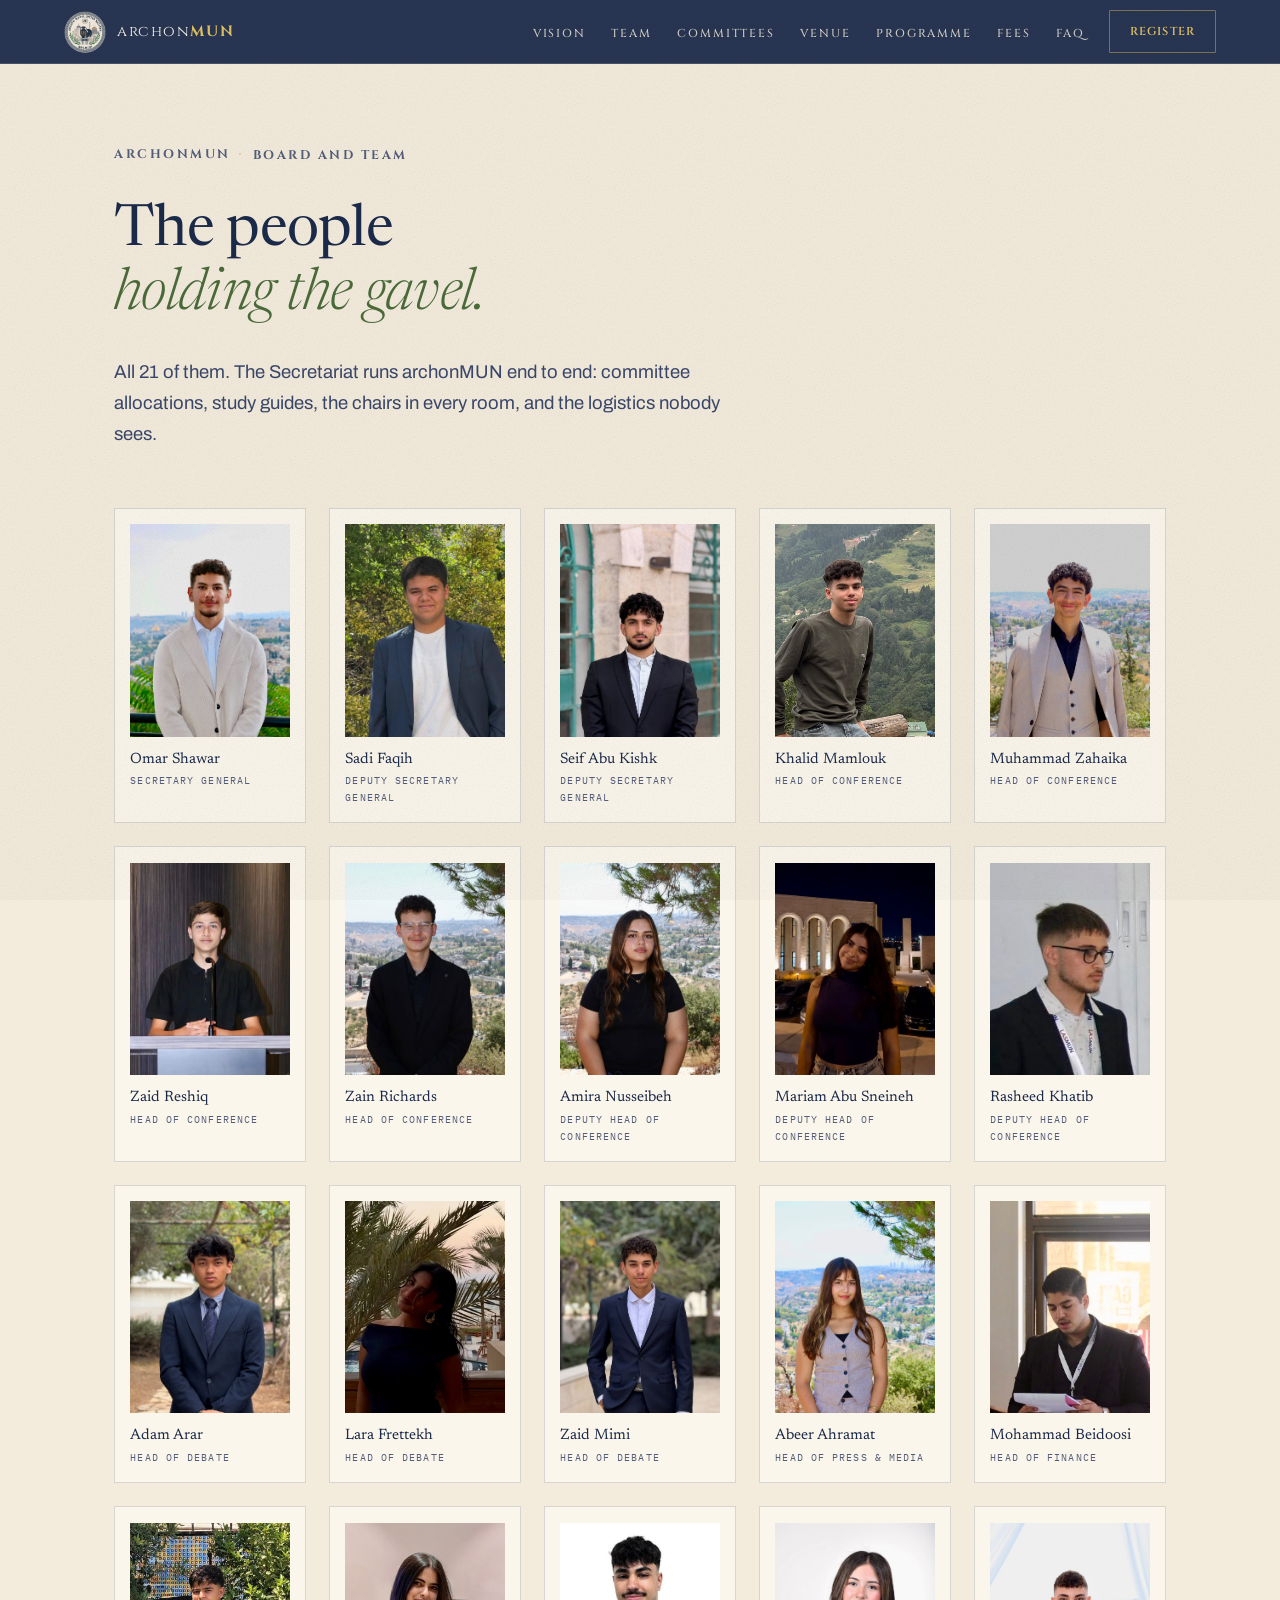
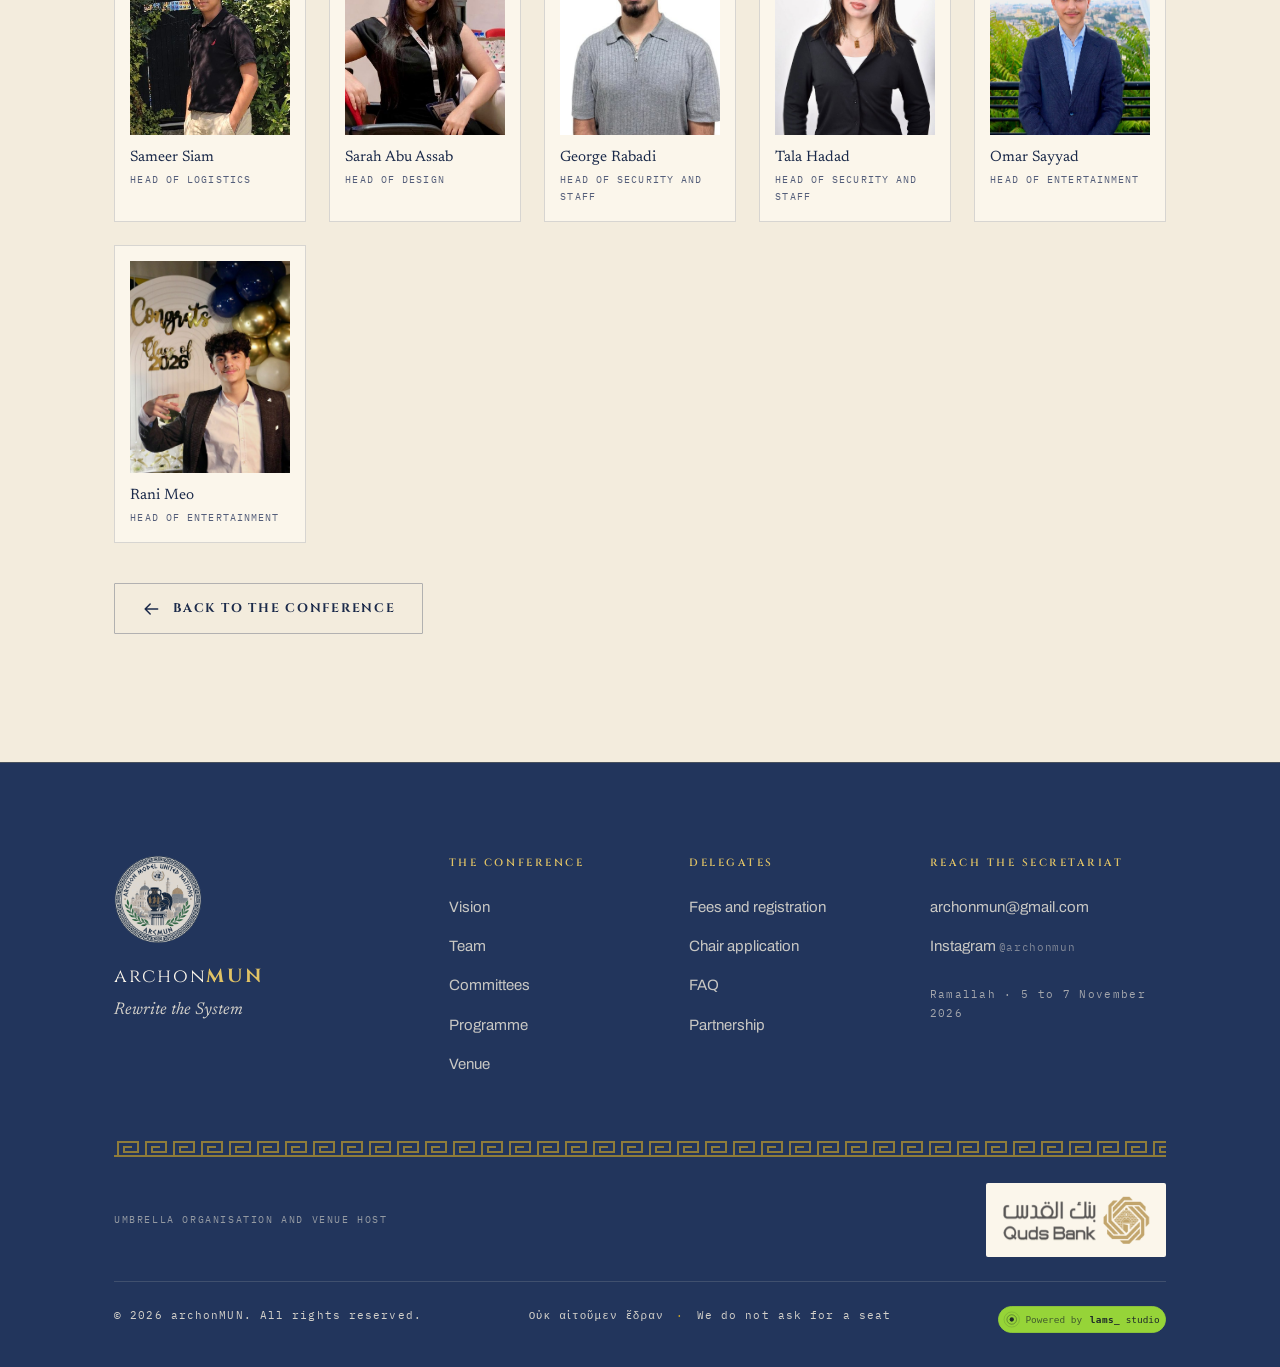
==== team.html @ ab3acf36 "Move the conference to 5 to 7 November and add the full running order Dates shift from 8 to 10 Octob" ====
<!DOCTYPE html>
<html lang="en">
<head>
<meta charset="UTF-8">
<meta name="viewport" content="width=device-width, initial-scale=1">
<title>The Team · archonMUN 2026</title>
<meta name="description" content="The full archonMUN Secretariat: every board and team member running the conference in Ramallah, 5 to 7 November 2026.">
<meta name="theme-color" content="#1B2A4A">
<link rel="icon" href="assets/favicon.png" type="image/png" sizes="180x180">
<link rel="apple-touch-icon" href="assets/favicon.png">

<link rel="preconnect" href="https://fonts.googleapis.com">
<link rel="preconnect" href="https://fonts.gstatic.com" crossorigin>
<link href="https://fonts.googleapis.com/css2?family=Archivo:wght@400;500;600;700&family=Cinzel:wght@400;500;600;700;800&family=IBM+Plex+Mono:wght@400;500;600&family=Newsreader:ital,opsz,wght@0,6..72,300;0,6..72,400;0,6..72,500;0,6..72,600;1,6..72,300;1,6..72,400;1,6..72,500&display=swap" rel="stylesheet">
<link rel="stylesheet" href="css/style.css?v=25">
</head>
<body>

<svg xmlns="http://www.w3.org/2000/svg" class="crest-sprite" aria-hidden="true" style="position:absolute;width:0;height:0;overflow:hidden">
<defs>
  <path id="arcTop" d="M 250 250 m -186 0 a 186 186 0 0 1 372 0" fill="none"/>
  <path id="arcBot" d="M 250 250 m -170 0 a 170 170 0 0 0 340 0" fill="none"/>
  <symbol id="crest" viewBox="0 0 500 500">
    <circle class="cr-ring" cx="250" cy="250" r="247"/>
    <circle class="cr-ring" cx="250" cy="250" r="240"/>
    <circle class="cr-ring" cx="250" cy="250" r="212"/>
    <circle class="cr-ring cr-hair" cx="250" cy="250" r="205"/>
    <g class="cr-key"><polyline points="250,35.2 283.99,37.91 287.54,15.79 260.52,13.03 259.82,28.7 275.33,29.93 276.35,21.03 269.14,20.32"/><polyline points="289.47,38.86 322.39,47.76 329.94,26.67 303.88,19 300.32,34.27 315.33,38.33 317.97,29.77 311.02,27.75"/><polyline points="327.59,49.7 358.32,64.51 369.61,45.17 345.41,32.83 339.1,47.19 353.11,53.94 357.28,46.01 350.82,42.74"/><polyline points="363.08,67.37 390.55,87.57 405.21,70.63 383.69,54.06 374.85,67.02 387.38,76.23 392.94,69.2 387.19,64.8"/><polyline points="394.71,91.26 418.01,116.16 435.53,102.21 417.42,81.96 406.35,93.07 416.97,104.43 423.73,98.54 418.88,93.16"/><polyline points="421.41,120.55 439.74,149.31 459.53,138.81 445.44,115.59 432.52,124.47 440.88,137.59 448.6,133.04 444.83,126.86"/><polyline points="442.28,154.26 455.01,185.89 476.39,179.21 466.81,153.79 452.48,160.15 458.28,174.58 466.71,171.53 464.14,164.76"/><polyline points="456.6,191.22 463.3,224.65 485.54,222.01 480.8,195.27 465.54,198.88 468.6,214.13 477.44,212.68 476.15,205.56"/><polyline points="463.88,230.18 464.32,264.28 486.68,265.77 486.93,238.61 471.26,239.36 471.47,254.91 480.42,255.11 480.47,247.87"/><polyline points="463.88,269.82 458.05,303.42 479.75,308.99 484.99,282.34 469.45,280.2 466.79,295.52 475.56,297.36 476.94,290.26"/><polyline points="456.6,308.78 444.69,340.74 465,350.2 475.04,324.96 460.17,320.01 454.74,334.58 463.02,338 465.68,331.27"/><polyline points="442.28,345.74 424.71,374.97 442.92,388 457.44,365.04 443.72,357.43 435.71,370.76 443.22,375.65 447.07,369.52"/><polyline points="421.41,379.45 398.77,404.94 414.28,421.1 432.77,401.2 420.68,391.2 410.36,402.83 416.84,409.01 421.75,403.69"/><polyline points="394.71,408.74 367.76,429.64 380.04,448.37 401.87,432.21 391.83,420.16 379.54,429.69 384.78,436.96 390.59,432.64"/><polyline points="363.08,432.63 332.75,448.22 341.38,468.89 365.81,457.01 358.15,443.33 344.32,450.44 348.13,458.54 354.64,455.36"/><polyline points="327.59,450.3 294.92,460.05 299.6,481.96 325.8,474.76 320.79,459.91 305.88,464.36 308.14,473.03 315.12,471.09"/><polyline points="289.47,461.14 255.56,464.73 256.14,487.12 283.2,484.86 281.01,469.34 265.54,470.97 266.17,479.91 273.39,479.29"/><polyline points="250,464.8 216.01,462.09 212.46,484.21 239.48,486.97 240.18,471.3 224.67,470.07 223.65,478.97 230.86,479.68"/><polyline points="210.53,461.14 177.61,452.24 170.06,473.33 196.12,481 199.68,465.73 184.67,461.67 182.03,470.23 188.98,472.25"/><polyline points="172.41,450.3 141.68,435.49 130.39,454.83 154.59,467.17 160.9,452.81 146.89,446.06 142.72,453.99 149.18,457.26"/><polyline points="136.92,432.63 109.45,412.43 94.79,429.37 116.31,445.94 125.15,432.98 112.62,423.77 107.06,430.8 112.81,435.2"/><polyline points="105.29,408.74 81.99,383.84 64.47,397.79 82.58,418.04 93.65,406.93 83.03,395.57 76.27,401.46 81.12,406.84"/><polyline points="78.59,379.45 60.26,350.69 40.47,361.19 54.56,384.41 67.48,375.53 59.12,362.41 51.4,366.96 55.17,373.14"/><polyline points="57.72,345.74 44.99,314.11 23.61,320.79 33.19,346.21 47.52,339.85 41.72,325.42 33.29,328.47 35.86,335.24"/><polyline points="43.4,308.78 36.7,275.35 14.46,277.99 19.2,304.73 34.46,301.12 31.4,285.87 22.56,287.32 23.85,294.44"/><polyline points="36.12,269.82 35.68,235.72 13.32,234.23 13.07,261.39 28.74,260.64 28.53,245.09 19.58,244.89 19.53,252.13"/><polyline points="36.12,230.18 41.95,196.58 20.25,191.01 15.01,217.66 30.55,219.8 33.21,204.48 24.44,202.64 23.06,209.74"/><polyline points="43.4,191.22 55.31,159.26 35,149.8 24.96,175.04 39.83,179.99 45.26,165.42 36.98,162 34.32,168.73"/><polyline points="57.72,154.26 75.29,125.03 57.08,112 42.56,134.96 56.28,142.57 64.29,129.24 56.78,124.35 52.93,130.48"/><polyline points="78.59,120.55 101.23,95.06 85.72,78.9 67.23,98.8 79.32,108.8 89.64,97.17 83.16,90.99 78.25,96.31"/><polyline points="105.29,91.26 132.24,70.36 119.96,51.63 98.13,67.79 108.17,79.84 120.46,70.31 115.22,63.04 109.41,67.36"/><polyline points="136.92,67.37 167.25,51.78 158.62,31.11 134.19,42.99 141.85,56.67 155.68,49.56 151.87,41.46 145.36,44.64"/><polyline points="172.41,49.7 205.08,39.95 200.4,18.04 174.2,25.24 179.21,40.09 194.12,35.64 191.86,26.97 184.88,28.91"/><polyline points="210.53,38.86 244.44,35.27 243.86,12.88 216.8,15.14 218.99,30.66 234.46,29.03 233.83,20.09 226.61,20.71"/></g>
    <g class="cr-laurel"><polyline class="cr-stem" points="146.55,392.39 141.24,388.37 136.09,384.16 131.1,379.76 126.28,375.17 121.63,370.41 117.17,365.47 112.9,360.36 108.83,355.1 104.95,349.69 101.29,344.13 97.84,338.44 94.6,332.63 91.59,326.69 88.8,320.65 86.25,314.5 83.92,308.27 81.84,301.95 80,295.55 78.4,289.09 77.04,282.58 75.93,276.01 75.07,269.42 74.47,262.79 74.11,256.14"/><path class="cr-leaf" transform="translate(136.09 384.16) rotate(-191.15)" d="M0 0 C 9.34 -7.58 17.65 -5.306 20.76 0 C 17.65 5.306 9.34 7.58 0 0 Z"/><path class="cr-leaf" transform="translate(136.09 384.16) rotate(-87.15)" d="M0 0 C 9.34 -7.58 17.65 -5.306 20.76 0 C 17.65 5.306 9.34 7.58 0 0 Z"/><path class="cr-leaf" transform="translate(126.28 375.17) rotate(-186.81)" d="M0 0 C 9.88 -8.02 18.66 -5.613999999999999 21.95 0 C 18.66 5.613999999999999 9.88 8.02 0 0 Z"/><path class="cr-leaf" transform="translate(126.28 375.17) rotate(-82.81)" d="M0 0 C 9.88 -8.02 18.66 -5.613999999999999 21.95 0 C 18.66 5.613999999999999 9.88 8.02 0 0 Z"/><path class="cr-leaf" transform="translate(117.17 365.47) rotate(-182.48)" d="M0 0 C 10.41 -8.46 19.67 -5.922000000000001 23.14 0 C 19.67 5.922000000000001 10.41 8.46 0 0 Z"/><path class="cr-leaf" transform="translate(117.17 365.47) rotate(-78.48)" d="M0 0 C 10.41 -8.46 19.67 -5.922000000000001 23.14 0 C 19.67 5.922000000000001 10.41 8.46 0 0 Z"/><path class="cr-leaf" transform="translate(108.83 355.1) rotate(-178.15)" d="M0 0 C 10.95 -8.89 20.68 -6.223 24.33 0 C 20.68 6.223 10.95 8.89 0 0 Z"/><path class="cr-leaf" transform="translate(108.83 355.1) rotate(-74.15)" d="M0 0 C 10.95 -8.89 20.68 -6.223 24.33 0 C 20.68 6.223 10.95 8.89 0 0 Z"/><path class="cr-leaf" transform="translate(101.29 344.13) rotate(-173.81)" d="M0 0 C 11.48 -9.33 21.69 -6.531 25.52 0 C 21.69 6.531 11.48 9.33 0 0 Z"/><path class="cr-leaf" transform="translate(101.29 344.13) rotate(-69.81)" d="M0 0 C 11.48 -9.33 21.69 -6.531 25.52 0 C 21.69 6.531 11.48 9.33 0 0 Z"/><path class="cr-leaf" transform="translate(94.6 332.63) rotate(-169.48)" d="M0 0 C 11.38 -9.24 21.5 -6.468 25.29 0 C 21.5 6.468 11.38 9.24 0 0 Z"/><path class="cr-leaf" transform="translate(94.6 332.63) rotate(-65.48)" d="M0 0 C 11.38 -9.24 21.5 -6.468 25.29 0 C 21.5 6.468 11.38 9.24 0 0 Z"/><path class="cr-leaf" transform="translate(88.8 320.65) rotate(-165.15)" d="M0 0 C 10.84 -8.8 20.48 -6.16 24.09 0 C 20.48 6.16 10.84 8.8 0 0 Z"/><path class="cr-leaf" transform="translate(88.8 320.65) rotate(-61.15)" d="M0 0 C 10.84 -8.8 20.48 -6.16 24.09 0 C 20.48 6.16 10.84 8.8 0 0 Z"/><path class="cr-leaf" transform="translate(83.92 308.27) rotate(-160.81)" d="M0 0 C 10.31 -8.37 19.47 -5.858999999999999 22.9 0 C 19.47 5.858999999999999 10.31 8.37 0 0 Z"/><path class="cr-leaf" transform="translate(83.92 308.27) rotate(-56.81)" d="M0 0 C 10.31 -8.37 19.47 -5.858999999999999 22.9 0 C 19.47 5.858999999999999 10.31 8.37 0 0 Z"/><path class="cr-leaf" transform="translate(80 295.55) rotate(-156.48)" d="M0 0 C 9.77 -7.93 18.45 -5.550999999999999 21.71 0 C 18.45 5.550999999999999 9.77 7.93 0 0 Z"/><path class="cr-leaf" transform="translate(80 295.55) rotate(-52.48)" d="M0 0 C 9.77 -7.93 18.45 -5.550999999999999 21.71 0 C 18.45 5.550999999999999 9.77 7.93 0 0 Z"/><path class="cr-leaf" transform="translate(77.04 282.58) rotate(-152.15)" d="M0 0 C 9.23 -7.5 17.44 -5.25 20.52 0 C 17.44 5.25 9.23 7.5 0 0 Z"/><path class="cr-leaf" transform="translate(77.04 282.58) rotate(-48.15)" d="M0 0 C 9.23 -7.5 17.44 -5.25 20.52 0 C 17.44 5.25 9.23 7.5 0 0 Z"/><path class="cr-leaf" transform="translate(75.07 269.42) rotate(-147.81)" d="M0 0 C 8.7 -7.06 16.43 -4.941999999999999 19.33 0 C 16.43 4.941999999999999 8.7 7.06 0 0 Z"/><path class="cr-leaf" transform="translate(75.07 269.42) rotate(-43.81)" d="M0 0 C 8.7 -7.06 16.43 -4.941999999999999 19.33 0 C 16.43 4.941999999999999 8.7 7.06 0 0 Z"/></g><g class="cr-laurel"><polyline class="cr-stem" points="353.45,392.39 358.76,388.37 363.91,384.16 368.9,379.76 373.72,375.17 378.37,370.41 382.83,365.47 387.1,360.36 391.17,355.1 395.05,349.69 398.71,344.13 402.16,338.44 405.4,332.63 408.41,326.69 411.2,320.65 413.75,314.5 416.08,308.27 418.16,301.95 420,295.55 421.6,289.09 422.96,282.58 424.07,276.01 424.93,269.42 425.53,262.79 425.89,256.14"/><path class="cr-leaf" transform="translate(363.91 384.16) rotate(-92.85)" d="M0 0 C 9.34 -7.58 17.65 -5.306 20.76 0 C 17.65 5.306 9.34 7.58 0 0 Z"/><path class="cr-leaf" transform="translate(363.91 384.16) rotate(11.15)" d="M0 0 C 9.34 -7.58 17.65 -5.306 20.76 0 C 17.65 5.306 9.34 7.58 0 0 Z"/><path class="cr-leaf" transform="translate(373.72 375.17) rotate(-97.19)" d="M0 0 C 9.88 -8.02 18.66 -5.613999999999999 21.95 0 C 18.66 5.613999999999999 9.88 8.02 0 0 Z"/><path class="cr-leaf" transform="translate(373.72 375.17) rotate(6.81)" d="M0 0 C 9.88 -8.02 18.66 -5.613999999999999 21.95 0 C 18.66 5.613999999999999 9.88 8.02 0 0 Z"/><path class="cr-leaf" transform="translate(382.83 365.47) rotate(-101.52)" d="M0 0 C 10.41 -8.46 19.67 -5.922000000000001 23.14 0 C 19.67 5.922000000000001 10.41 8.46 0 0 Z"/><path class="cr-leaf" transform="translate(382.83 365.47) rotate(2.48)" d="M0 0 C 10.41 -8.46 19.67 -5.922000000000001 23.14 0 C 19.67 5.922000000000001 10.41 8.46 0 0 Z"/><path class="cr-leaf" transform="translate(391.17 355.1) rotate(-105.85)" d="M0 0 C 10.95 -8.89 20.68 -6.223 24.33 0 C 20.68 6.223 10.95 8.89 0 0 Z"/><path class="cr-leaf" transform="translate(391.17 355.1) rotate(-1.85)" d="M0 0 C 10.95 -8.89 20.68 -6.223 24.33 0 C 20.68 6.223 10.95 8.89 0 0 Z"/><path class="cr-leaf" transform="translate(398.71 344.13) rotate(-110.19)" d="M0 0 C 11.48 -9.33 21.69 -6.531 25.52 0 C 21.69 6.531 11.48 9.33 0 0 Z"/><path class="cr-leaf" transform="translate(398.71 344.13) rotate(-6.19)" d="M0 0 C 11.48 -9.33 21.69 -6.531 25.52 0 C 21.69 6.531 11.48 9.33 0 0 Z"/><path class="cr-leaf" transform="translate(405.4 332.63) rotate(-114.52)" d="M0 0 C 11.38 -9.24 21.5 -6.468 25.29 0 C 21.5 6.468 11.38 9.24 0 0 Z"/><path class="cr-leaf" transform="translate(405.4 332.63) rotate(-10.52)" d="M0 0 C 11.38 -9.24 21.5 -6.468 25.29 0 C 21.5 6.468 11.38 9.24 0 0 Z"/><path class="cr-leaf" transform="translate(411.2 320.65) rotate(-118.85)" d="M0 0 C 10.84 -8.8 20.48 -6.16 24.09 0 C 20.48 6.16 10.84 8.8 0 0 Z"/><path class="cr-leaf" transform="translate(411.2 320.65) rotate(-14.85)" d="M0 0 C 10.84 -8.8 20.48 -6.16 24.09 0 C 20.48 6.16 10.84 8.8 0 0 Z"/><path class="cr-leaf" transform="translate(416.08 308.27) rotate(-123.19)" d="M0 0 C 10.31 -8.37 19.47 -5.858999999999999 22.9 0 C 19.47 5.858999999999999 10.31 8.37 0 0 Z"/><path class="cr-leaf" transform="translate(416.08 308.27) rotate(-19.19)" d="M0 0 C 10.31 -8.37 19.47 -5.858999999999999 22.9 0 C 19.47 5.858999999999999 10.31 8.37 0 0 Z"/><path class="cr-leaf" transform="translate(420 295.55) rotate(-127.52)" d="M0 0 C 9.77 -7.93 18.45 -5.550999999999999 21.71 0 C 18.45 5.550999999999999 9.77 7.93 0 0 Z"/><path class="cr-leaf" transform="translate(420 295.55) rotate(-23.52)" d="M0 0 C 9.77 -7.93 18.45 -5.550999999999999 21.71 0 C 18.45 5.550999999999999 9.77 7.93 0 0 Z"/><path class="cr-leaf" transform="translate(422.96 282.58) rotate(-131.85)" d="M0 0 C 9.23 -7.5 17.44 -5.25 20.52 0 C 17.44 5.25 9.23 7.5 0 0 Z"/><path class="cr-leaf" transform="translate(422.96 282.58) rotate(-27.85)" d="M0 0 C 9.23 -7.5 17.44 -5.25 20.52 0 C 17.44 5.25 9.23 7.5 0 0 Z"/><path class="cr-leaf" transform="translate(424.93 269.42) rotate(-136.19)" d="M0 0 C 8.7 -7.06 16.43 -4.941999999999999 19.33 0 C 16.43 4.941999999999999 8.7 7.06 0 0 Z"/><path class="cr-leaf" transform="translate(424.93 269.42) rotate(-32.19)" d="M0 0 C 8.7 -7.06 16.43 -4.941999999999999 19.33 0 C 16.43 4.941999999999999 8.7 7.06 0 0 Z"/></g>
    
<g class="cr-mark">
  <!-- amphora -->
  <path class="cr-fill" d="M250 150
    c -13 0 -22 7 -22 15 c 0 7 5 11 9 14
    c -14 9 -23 25 -23 44 c 0 26 16 45 36 45
    c 20 0 36 -19 36 -45 c 0 -19 -9 -35 -23 -44
    c 4 -3 9 -7 9 -14 c 0 -8 -9 -15 -22 -15 z"/>
  <path class="cr-handle" d="M228 172 c -16 2 -24 12 -22 26"/>
  <path class="cr-handle" d="M272 172 c 16 2 24 12 22 26"/>
  <path class="cr-band" d="M215 209 h70"/>
  <path class="cr-band" d="M219 241 h62"/>
  <!-- capital -->
  <path class="cr-line" d="M212 275 h76 v13 h-76 z"/>
  <path class="cr-line" d="M223 288 c -3 12 -3 20 0 30 M277 288 c 3 12 3 20 0 30"/>
  <!-- shaft flutes -->
  <path class="cr-line" d="M226 288 v76 M238 288 v76 M250 288 v76 M262 288 v76 M274 288 v76"/>
  <!-- base -->
  <path class="cr-line" d="M214 364 h72 v12 h-72 z"/>
  <path class="cr-line" d="M204 376 h92 v14 h-92 z"/>
</g>
    <text class="cr-type" font-size="25"><textPath href="#arcTop" startOffset="50%" text-anchor="middle">ARCHON MODEL UNITED NATIONS</textPath></text>
    <text class="cr-type" font-size="30"><textPath href="#arcBot" startOffset="50%" text-anchor="middle">ARCMUN</textPath></text>
    <circle class="cr-dot" cx="70" cy="298" r="4.5"/>
    <circle class="cr-dot" cx="430" cy="298" r="4.5"/>
  </symbol>
</defs>
</svg>

<a class="skip" href="#main">Skip to content</a>

<!-- ══ NAV ══════════════════════════════════════════════════════════ -->
<nav class="nav is-stuck" id="nav" aria-label="Main">
  <a class="nav-mark" href="index.html" aria-label="archonMUN, home">
    <svg class="nav-crest" viewBox="0 0 500 500" aria-hidden="true"><use href="#crest"/></svg>
    <img class="crest-img nav-crest" src="assets/logo.png" alt="" width="40" height="40">
    <span class="nav-word">archon<b>MUN</b></span>
  </a>
  <ul class="nav-links">
    <li><a href="index.html#vision">Vision</a></li>
    <li><a href="index.html#team">Team</a></li>
    <li><a href="index.html#committees">Committees</a></li>
    <li><a href="index.html#venue">Venue</a></li>
    <li><a href="index.html#programme">Programme</a></li>
    <li><a href="index.html#register">Fees</a></li>
    <li><a href="index.html#faq">FAQ</a></li>
  </ul>
  <a class="btn btn-sm" href="index.html#register" data-register-link>Register</a>
  <button class="nav-toggle" id="navToggle" aria-expanded="false" aria-controls="navLinks" aria-label="Open menu">
    <span></span><span></span><span></span>
  </button>
</nav>

<main id="main">
<section class="sec sec-parchment roster">
  <div class="wrap">
    <p class="kicker reveal">
      <a class="crumb" href="index.html">archonMUN</a><i>·</i>Board and Team
    </p>
    <h2 class="sec-title reveal">The people<br><em>holding the gavel.</em></h2>
    <p class="sec-lead reveal">All <span data-team-count>21</span> of them. The Secretariat runs
      archonMUN end to end: committee allocations, study guides, the chairs in every room, and
      the logistics nobody sees.</p>

    <div class="team team-full" id="teamAll"></div>

    <p class="team-more reveal">
      <a class="team-more-link" href="index.html#team">
        <svg class="tml-arrow tml-back" viewBox="0 0 24 24" aria-hidden="true">
          <path d="M20 12H5M11 6l-6 6 6 6"/>
        </svg>
        Back to the conference
      </a>
    </p>
  </div>
</section>
</main>

<!-- ══ FOOTER ═══════════════════════════════════════════════════════ -->
<footer class="foot" id="contact">
  <div class="wrap">
    <div class="foot-top">
      <div class="foot-brand">
        <svg class="foot-crest" viewBox="0 0 500 500" aria-hidden="true"><use href="#crest"/></svg>
        <img class="crest-img foot-crest" src="assets/logo.png" alt="" width="78" height="78">
        <p class="foot-word">archon<b>MUN</b></p>
        <p class="foot-tag">Rewrite the System</p>
      </div>
      <div class="foot-col">
        <p class="foot-h">The conference</p>
        <ul>
          <li><a href="index.html#vision">Vision</a></li>
    <li><a href="index.html#team">Team</a></li>
          <li><a href="index.html#committees">Committees</a></li>
          <li><a href="index.html#programme">Programme</a></li>
          <li><a href="index.html#venue">Venue</a></li>
        </ul>
      </div>
      <div class="foot-col">
        <p class="foot-h">Delegates</p>
        <ul>
          <li><a href="index.html#register" data-register-link>Fees and registration</a></li>
          <li><a href="#" data-chair-link>Chair application</a></li>
          <li><a href="index.html#faq">FAQ</a></li>
          <li><a href="index.html#partners">Partnership</a></li>
        </ul>
      </div>
      <div class="foot-col">
        <p class="foot-h">Reach the Secretariat</p>
        <ul>
          <li><a href="mailto:archonmun@gmail.com" data-contact-email>archonmun@gmail.com</a></li>
          <li><a href="#" data-social="instagram">Instagram <span class="handle">@archonmun</span></a></li>
        </ul>
        <p class="foot-loc" data-event-dates>Ramallah · 5 to 7 November 2026</p>
      </div>
    </div>
    <div class="rule-key light" aria-hidden="true"></div>
    <div class="foot-host">
      <p class="foot-host-lab">Umbrella organisation and venue host</p>
      <a class="foot-host-mark" href="https://www.qudsbank.ps" target="_blank" rel="noopener">
        <img src="assets/quds-bank.png" alt="Quds Bank" width="200" height="73">
      </a>
    </div>
    <div class="foot-bot">
      <p>© <span id="year">2026</span> archonMUN. All rights reserved.</p>
      <p class="foot-motto">Οὐκ αἰτοῦμεν ἕδραν <i>·</i> We do not ask for a seat</p>
      <p class="foot-built">
        <a class="lams-link" href="http://lams.studio" target="_blank" rel="noopener"
           aria-label="Powered by lams_studio, opens in a new tab">
          <img class="lams" src="assets/lams-studio.svg"
               alt="Powered by lams_studio" width="196" height="32" loading="lazy">
        </a>
      </p>
    </div>
  </div>
</footer>

<script src="js/team-data.js?v=4"></script>
<script src="js/main.js?v=19"></script>
</body>
</html>
---- css/style.css ----
/* ══════════════════════════════════════════════════════════════════════
   archonMUN 2026 · Rewrite the System
   Aesthetic: inscriptional / editorial antiquity, keyed to the crest.
   Cream ground, Aegean navy, oxidised gold, laurel green.
   ══════════════════════════════════════════════════════════════════ */

:root{
  /* palette lifted from the crest: Aegean navy, cream ground,
     oxidised gold, laurel green. No colour outside that set. */
  --navy:#1B2A4A;
  --navy-2:#22355C;
  --navy-3:#2D456F;
  --navy-line:rgba(243,236,221,.16);

  --parchment:#F3ECDD;
  --parchment-2:#E8DFC8;
  --cream:#FBF6EB;

  --gold:#C9A227;
  --gold-hi:#E0C265;
  --green:#4B6B3A;
  --green-hi:#6E8F58;

  --ink:#1B2A4A;
  --ink-2:#3B476A;
  --ink-3:#545E7A;

  --crest-ink:#1B2A4A;
  --crest-gold:#C9A227;
  --crest-leaf:#4B6B3A;

  /* Cinzel is Roman inscriptional capitals, used for the monumental
     moments and small labels. Newsreader carries every piece of reading
     serif. Archivo is the interface sans. Plex Mono is data. */
  --f-inscribe:'Cinzel',Georgia,serif;
  --f-display:'Newsreader',Georgia,serif;
  --f-body:'Archivo',-apple-system,'Segoe UI',sans-serif;
  --f-mono:'IBM Plex Mono',ui-monospace,monospace;

  --wrap:1180px;
  --pad:clamp(20px,5vw,64px);
  --ease:cubic-bezier(.22,.61,.36,1);
  --ease-soft:cubic-bezier(.16,.84,.44,1);
}

*,*::before,*::after{box-sizing:border-box}
html{scroll-behavior:smooth;scroll-padding-top:88px;-webkit-text-size-adjust:100%}
body{
  margin:0;
  background:var(--parchment);
  color:var(--ink);
  font-family:var(--f-body);
  font-size:clamp(16px,.4vw + 15.2px,17.5px);
  line-height:1.68;
  font-weight:400;
  overflow-x:hidden;
  -webkit-font-smoothing:antialiased;
}
/* paper grain over the whole document */
body::after{
  content:'';position:fixed;inset:0;z-index:9999;pointer-events:none;opacity:.5;
  background-image:url("data:image/svg+xml,%3Csvg xmlns='http://www.w3.org/2000/svg' width='200' height='200'%3E%3Cfilter id='n'%3E%3CfeTurbulence type='fractalNoise' baseFrequency='.85' numOctaves='3'/%3E%3CfeColorMatrix type='saturate' values='0'/%3E%3C/filter%3E%3Crect width='200' height='200' filter='url(%23n)' opacity='.32'/%3E%3C/svg%3E");
  mix-blend-mode:multiply;
}
img,svg{max-width:100%;display:block}
h1,h2,h3,h4{margin:0;font-weight:400;line-height:1.04}
p{margin:0 0 1em}
ul,ol,dl,dd{margin:0;padding:0;list-style:none}
a{color:inherit}
button{font:inherit;color:inherit;background:none;border:0;cursor:pointer}

.sr-only,.skip{
  position:absolute;width:1px;height:1px;padding:0;margin:-1px;
  overflow:hidden;clip:rect(0 0 0 0);white-space:nowrap;border:0;
}
.skip:focus{
  position:fixed;top:12px;left:12px;width:auto;height:auto;clip:auto;z-index:10000;
  background:var(--navy);color:var(--cream);padding:12px 18px;border-radius:2px;
  font-family:var(--f-inscribe);letter-spacing:.1em;text-transform:uppercase;font-size:12px;
}
:focus-visible{outline:2px solid var(--gold);outline-offset:3px}

.wrap{max-width:var(--wrap);margin-inline:auto;padding-inline:var(--pad);width:100%}
.wrap-narrow{max-width:820px}

/* ── shared type ─────────────────────────────────────────────────── */
.kicker{
  font-family:var(--f-inscribe);font-size:12.5px;font-weight:700;
  letter-spacing:.2em;text-transform:uppercase;color:var(--ink-3);
  margin:0 0 clamp(20px,3vw,34px);display:flex;align-items:center;gap:.7em;
}
.kicker i{font-style:normal;color:var(--gold);font-size:9px}
.sec-navy .kicker{color:rgba(243,236,221,.7)}

.sec-title{
  font-family:var(--f-display);font-weight:400;
  font-size:clamp(33px,4.9vw,58px);
  letter-spacing:-.012em;line-height:1.1;margin:0 0 .5em;
}
.sec-title em{font-style:italic;font-weight:300;color:var(--green)}
.sec-title.light em{color:var(--gold-hi)}
.sec-lead{
  max-width:58ch;font-size:clamp(16.5px,.4vw + 15.5px,18.5px);color:var(--ink-2);
  margin:0 0 clamp(34px,5vw,58px);
}
.sec-lead.light{color:rgba(243,236,221,.84)}

.lab{
  font-family:var(--f-mono);font-size:11.5px;letter-spacing:.1em;
  text-transform:uppercase;color:var(--ink-3);
}
.sec-navy .lab,.foot .lab{color:rgba(243,236,221,.8)}

/* Greek key rule used as a divider */
.rule-key{
  height:18px;
  background-image:url("data:image/svg+xml,%3Csvg xmlns='http://www.w3.org/2000/svg' width='28' height='18' viewBox='0 0 28 18'%3E%3Cg fill='none' stroke='%231B2A4A' stroke-width='2'%3E%3Cpath d='M0 17H28'/%3E%3Cpath d='M4 17V3H24V13H10V8H18'/%3E%3C/g%3E%3C/svg%3E");
  background-repeat:repeat-x;background-position:0 100%;
  background-size:auto 18px;opacity:.45;
}
.rule-key.light{
  background-image:url("data:image/svg+xml,%3Csvg xmlns='http://www.w3.org/2000/svg' width='28' height='18' viewBox='0 0 28 18'%3E%3Cg fill='none' stroke='%23C9A227' stroke-width='2'%3E%3Cpath d='M0 17H28'/%3E%3Cpath d='M4 17V3H24V13H10V8H18'/%3E%3C/g%3E%3C/svg%3E");
  opacity:.65;
}

/* ── buttons ─────────────────────────────────────────────────────── */
.btn{
  display:inline-flex;align-items:center;justify-content:center;gap:.6em;
  font-family:var(--f-inscribe);font-weight:600;font-size:12.5px;
  letter-spacing:.11em;text-transform:uppercase;text-decoration:none;
  padding:17px 30px;border:1.5px solid currentColor;border-radius:1px;
  position:relative;background-color:transparent;
  transition:color .32s var(--ease),background-color .32s var(--ease),
  border-color .32s var(--ease),letter-spacing .32s var(--ease);
}
.btn:hover{letter-spacing:.145em}
.btn-gold{background-color:var(--gold);border-color:var(--gold);color:var(--navy)}
.btn-gold:hover{background-color:var(--gold-hi);border-color:var(--gold-hi);color:var(--navy)}
.btn-ghost{color:var(--gold-hi);border-color:rgba(224,194,101,.5)}
.btn-ghost:hover{background-color:var(--gold-hi);border-color:var(--gold-hi);color:var(--navy)}
.sec-parchment .btn-ghost{color:var(--navy);border-color:rgba(27,42,74,.34)}
.sec-parchment .btn-ghost:hover{background-color:var(--navy);border-color:var(--navy);color:var(--cream)}
.btn.full{width:100%}
.btn-sm{padding:11px 20px;font-size:11.5px;letter-spacing:.1em}


/* ══ CREST ═════════════════════════════════════════════════════════
   One <symbol>, three sizes. Colours come from --crest-* so the mark
   can sit on parchment or on navy without a second asset.
   ══════════════════════════════════════════════════════════════════ */
.cr-ring{fill:none;stroke:var(--crest-ink);stroke-width:3}
.cr-hair{stroke-width:1.6}
.cr-key{fill:none;stroke:var(--crest-ink);stroke-width:3.4;
  stroke-linejoin:miter;stroke-linecap:square}
.cr-leaf{fill:var(--crest-leaf)}
.cr-stem{fill:none;stroke:var(--crest-leaf);stroke-width:2.6}
.cr-fill{fill:var(--crest-ink)}
.cr-line{fill:none;stroke:var(--crest-ink);stroke-width:3.2;stroke-linecap:round}
.cr-handle{fill:none;stroke:var(--crest-ink);stroke-width:5;stroke-linecap:round}
.cr-band{fill:none;stroke:var(--crest-gold);stroke-width:3}
.cr-dot{fill:var(--crest-gold)}
.cr-type{fill:var(--crest-ink);font-family:var(--f-inscribe);
  font-weight:600;letter-spacing:.14em}


/* on navy the mark inverts: cream line work, pale laurel, brighter gold */
.hero-crest,.nav-crest,.foot-crest{
  --crest-ink:#F3ECDD;--crest-leaf:#93A886;--crest-gold:#E0C265;
}
.nav-crest{width:38px;height:38px;flex:none}
.foot-crest{width:72px;height:72px;opacity:.9;margin-bottom:16px}

/* ══ NAV ═══════════════════════════════════════════════════════════ */
.nav{
  position:fixed;top:0;left:0;right:0;z-index:900;
  display:flex;align-items:center;gap:24px;
  padding:14px var(--pad);
  background:rgba(27,42,74,0);
  border-bottom:1px solid transparent;
  transition:background .4s var(--ease),border-color .4s var(--ease),padding .4s var(--ease);
}
.nav.is-stuck{
  background:rgba(27,42,74,.94);
  backdrop-filter:blur(14px);-webkit-backdrop-filter:blur(14px);
  border-bottom-color:var(--navy-line);padding-block:10px;
}
.nav-mark{display:flex;align-items:center;gap:11px;text-decoration:none;margin-right:auto}
.nav-word{
  font-family:var(--f-inscribe);font-size:15px;letter-spacing:.1em;
  color:var(--cream);text-transform:lowercase;
}
.nav-word b{font-weight:700;color:var(--gold-hi);text-transform:uppercase;letter-spacing:.12em}
.nav-links{display:flex;gap:clamp(14px,2vw,30px);align-items:center}
.nav-links a{
  font-family:var(--f-inscribe);font-size:11.5px;font-weight:500;letter-spacing:.16em;
  text-transform:uppercase;text-decoration:none;color:rgba(243,236,221,.85);
  padding:6px 0;position:relative;transition:color .28s var(--ease);
}
.nav-links a::after{
  content:'';position:absolute;left:0;right:100%;bottom:0;height:1px;
  background:var(--gold-hi);transition:right .35s var(--ease);
}
.nav-links a:hover{color:var(--cream)}
.nav-links a:hover::after,.nav-links a.is-current::after{right:0}
.nav-links a.is-current{color:var(--gold-hi)}
.nav .btn-sm{color:var(--gold-hi);border-color:rgba(224,194,101,.45)}
.nav .btn-sm:hover{background-color:var(--gold-hi);color:var(--navy);border-color:var(--gold-hi)}
.nav-toggle{display:none;width:44px;height:38px;flex-direction:column;justify-content:center;gap:5px;padding:0 8px}
.nav-toggle span{display:block;height:1.5px;background:var(--cream);transition:transform .3s var(--ease),opacity .3s}
.nav-toggle[aria-expanded="true"] span:nth-child(1){transform:translateY(6.5px) rotate(45deg)}
.nav-toggle[aria-expanded="true"] span:nth-child(2){opacity:0}
.nav-toggle[aria-expanded="true"] span:nth-child(3){transform:translateY(-6.5px) rotate(-45deg)}

/* ══ HERO ══════════════════════════════════════════════════════════
   A drawn Jerusalem sits low and half dissolved into the navy; the
   crest floats clear above the domes. No pattern, no boxes, no hard
   edges. Everything arrives on a slow settle rather than a snap.
   ══════════════════════════════════════════════════════════════════ */
.hero{
  position:relative;min-height:100svh;overflow:hidden;isolation:isolate;
  display:flex;align-items:center;justify-content:center;text-align:center;
  padding:clamp(112px,13vh,150px) var(--pad) clamp(56px,8vh,88px);
  color:var(--cream);
  background:
    linear-gradient(180deg,#223764 0%,#1B2A4A 46%,#141F38 100%);
}
/* two soft washes: cool light from above, warm light off the city */
.hero-glow{
  position:absolute;inset:0;z-index:0;pointer-events:none;
  background:
    radial-gradient(58% 42% at 50% 6%,rgba(78,106,170,.5) 0%,transparent 70%),
    radial-gradient(72% 46% at 50% 92%,rgba(201,162,39,.24) 0%,transparent 72%),
    radial-gradient(30% 26% at 50% 30%,rgba(224,194,101,.14) 0%,transparent 70%);
}

/* ── the city ─────────────────────────────────────────────────────── */
.hero-city{
  position:absolute;left:-7%;width:114%;bottom:0;z-index:0;
  height:auto;pointer-events:none;
  color:var(--gold-hi);opacity:.42;
  /* dissolve upward so the skyline never ends on a hard line */
  -webkit-mask-image:linear-gradient(to top,#000 0%,#000 34%,rgba(0,0,0,.5) 64%,transparent 97%);
  mask-image:linear-gradient(to top,#000 0%,#000 34%,rgba(0,0,0,.5) 64%,transparent 97%);
  animation:cityIn 2.4s var(--ease-soft) both;
}
.hero-city .city{width:100%;height:auto;display:block}
.city-far{fill:currentColor;stroke:none;opacity:.34}
.city-mid,.city-wall{
  fill:none;stroke:currentColor;stroke-width:2.1;
  stroke-linejoin:round;stroke-linecap:round;vector-effect:non-scaling-stroke;
}
.city-mid{opacity:.9}
.city-wall{opacity:.62}
@keyframes cityIn{
  from{opacity:0;transform:translateY(34px)}
  to{opacity:.42;transform:none}
}

/* scrim between the city and the copy, so text never fights the line art */
.hero::after{
  content:'';position:absolute;inset:0;z-index:1;pointer-events:none;
  background:linear-gradient(180deg,
    transparent 0%,transparent 44%,
    rgba(20,31,56,.38) 66%,rgba(20,31,56,.72) 86%,rgba(20,31,56,.86) 100%);
}

/* ── content ──────────────────────────────────────────────────────── */
.hero-inner{
  position:relative;z-index:2;width:100%;
  max-width:940px;margin-inline:auto;
  display:flex;flex-direction:column;align-items:center;
}

/* the crest, floating clear of the skyline */
.hero-mark{position:relative;margin-bottom:clamp(18px,2.4vw,30px);
  animation:rise 1.5s .05s var(--ease-soft) both}
.hero-mark::before{                       /* soft warm light, not a dark disc */
  content:'';position:absolute;left:50%;top:50%;translate:-50% -50%;
  width:250%;height:250%;border-radius:50%;pointer-events:none;
  background:radial-gradient(circle,rgba(224,194,101,.15) 0%,rgba(224,194,101,.05) 42%,transparent 68%);
}
.hero-mark .hero-crest{
  position:relative;
  width:clamp(132px,15.5vw,206px);height:auto;aspect-ratio:1;
}
.hero-mark img.hero-crest{
  border-radius:50%;
  box-shadow:0 22px 60px rgba(6,12,30,.6),0 0 0 1px rgba(224,194,101,.28);
}

.eyebrow{
  display:flex;flex-wrap:wrap;justify-content:center;align-items:center;gap:.9em;
  font-family:var(--f-inscribe);font-size:clamp(10.5px,.82vw,12px);font-weight:600;
  letter-spacing:.24em;text-transform:uppercase;color:var(--gold-hi);
  margin:0 0 clamp(16px,2vw,24px);
  animation:rise 1.5s .28s var(--ease-soft) both;
}
.eyebrow i{font-style:normal;font-size:6px;opacity:.65;transform:translateY(-2px)}

.hero-title{
  font-family:var(--f-inscribe);font-weight:700;
  font-size:clamp(40px,6.4vw,94px);
  line-height:1.06;letter-spacing:.012em;text-transform:uppercase;
  margin:0 0 clamp(20px,2.4vw,28px);
  text-shadow:0 16px 50px rgba(6,12,30,.5);
}
.hero-title .hl{display:block}
.hero-title .hl:nth-child(1){animation:rise 1.6s .42s var(--ease-soft) both}
.hero-title .hl:nth-child(2){animation:rise 1.6s .56s var(--ease-soft) both}

/* the rewrite motif: the last word is struck through and replaced */
.swap{position:relative;display:inline-block;vertical-align:baseline;
  color:var(--gold-hi);transition:width .95s var(--ease-soft)}
.swap-sizer{visibility:hidden;white-space:nowrap}
.swap-word{
  position:absolute;left:0;top:0;white-space:nowrap;
  transition:opacity .9s var(--ease-soft),transform .9s var(--ease-soft),
             filter .9s var(--ease-soft);
}
.swap-word::after{
  content:'';position:absolute;left:-.05em;right:-.05em;top:.5em;height:.045em;
  background:var(--cream);border-radius:2px;opacity:.92;
  transform:scaleX(0);transform-origin:left;
  box-shadow:0 0 14px rgba(252,248,240,.5);
}
/* the line is drawn right to left across the word over a slow beat, and
   only once it has landed does the word give way */
.swap-word.is-out::after{
  transform:scaleX(1);
  transition:transform 1.5s cubic-bezier(.33,.02,.28,1);
}
.swap-word.is-out{
  opacity:0;transform:translateY(-.05em);filter:blur(7px);
  transition:opacity .75s 1.35s var(--ease-soft),transform 1s 1.3s var(--ease-soft),
             filter .75s 1.35s var(--ease-soft);
}
.swap-word.is-in{opacity:0;transform:translateY(.16em);filter:blur(8px)}
.swap-word.is-on{opacity:1;transform:none;filter:blur(0)}

.hero-lead{
  max-width:50ch;margin:0 0 clamp(24px,3vw,34px);
  color:rgba(243,236,221,.85);
  font-family:var(--f-display);font-weight:300;
  font-size:clamp(17px,1.35vw,21px);line-height:1.62;
  animation:rise 1.5s .74s var(--ease-soft) both;
}
.hero-cta{
  display:flex;flex-wrap:wrap;gap:14px;justify-content:center;
  animation:rise 1.5s .88s var(--ease-soft) both;
}

/* ── the details, as a light ribbon rather than a panel ───────────── */
.hero-facts{
  display:flex;flex-wrap:wrap;justify-content:center;align-items:center;
  gap:clamp(20px,3.4vw,50px);
  margin:clamp(34px,4.4vw,56px) 0 0;
  animation:rise 1.5s 1.02s var(--ease-soft) both;
}
.hero-facts li{position:relative;display:flex;flex-direction:column;gap:5px}
.hero-facts li + li::before{
  content:'';position:absolute;left:clamp(-10px,-1.7vw,-25px);top:12%;bottom:12%;
  width:1px;background:linear-gradient(transparent,rgba(224,194,101,.45),transparent);
}
.hero-facts span{
  font-family:var(--f-mono);font-size:10px;letter-spacing:.18em;
  text-transform:uppercase;color:rgba(224,194,101,.78);
}
.hero-facts b{
  font-family:var(--f-display);font-weight:400;
  font-size:clamp(15px,1.15vw,17.5px);color:var(--cream);white-space:nowrap;
}

.hero-count{
  display:flex;flex-wrap:wrap;justify-content:center;align-items:baseline;
  gap:clamp(14px,1.7vw,26px);margin:clamp(22px,2.8vw,34px) 0 0;
  animation:rise 1.5s 1.16s var(--ease-soft) both;
}
.hc-lab{
  width:100%;font-family:var(--f-mono);font-size:10.5px;letter-spacing:.2em;
  text-transform:uppercase;color:rgba(243,236,221,.6);margin:0 0 4px;
}
.hc-t{
  font-family:var(--f-mono);font-size:12px;letter-spacing:.08em;
  color:rgba(224,194,101,.72);
}
.hc-t b{
  font-family:var(--f-inscribe);font-weight:600;
  font-size:clamp(30px,3.2vw,46px);line-height:1;
  color:var(--cream);margin-right:.1em;font-variant-numeric:tabular-nums;
  text-shadow:0 8px 26px rgba(6,12,30,.5);
}
.countdown-live{
  font-family:var(--f-display);font-style:italic;font-size:clamp(19px,1.8vw,24px);
  color:var(--gold-hi);margin:0;
}

@keyframes rise{
  from{opacity:0;transform:translateY(26px);filter:blur(7px)}
  to{opacity:1;transform:none;filter:blur(0)}
}

@media (max-height:780px) and (min-width:900px){
  .hero{padding-top:96px;padding-bottom:44px}
  .hero-mark{margin-bottom:18px}
  .hero-mark .hero-crest{width:clamp(96px,9.6vw,126px)}
  .hero-title{font-size:clamp(34px,4.6vw,62px);margin-bottom:20px}
  .hero-lead{font-size:clamp(15.5px,1.1vw,17px);margin-bottom:20px}
  .hero-facts{margin-top:26px;gap:clamp(16px,2.4vw,34px)}
  .hero-count{margin-top:16px}
  .hc-t b{font-size:clamp(24px,2.4vw,32px)}
  .eyebrow{margin-bottom:14px}
}
@media (max-height:900px) and (min-width:900px){
  .hero-mark .hero-crest{width:clamp(112px,12vw,158px)}
  .hero-title{font-size:clamp(38px,5.4vw,76px)}
  .hero-lead{font-size:clamp(16px,1.2vw,18.5px);margin-bottom:24px}
  .hero-facts{margin-top:32px;gap:clamp(18px,2.8vw,40px)}
  .hero-count{margin-top:22px}
  .hc-t b{font-size:clamp(26px,2.7vw,38px)}
}
@media (max-width:720px){
  /* zoom the panorama in so the domes still read at phone width */
  .hero-city{left:-32%;width:164%;opacity:.36}
  .hero-facts{gap:18px 26px}
  .hero-facts li + li::before{display:none}
  .hero-facts li{
    flex-direction:row;align-items:baseline;gap:9px;
    width:100%;justify-content:center;
  }
}
@media (max-width:560px){
  .hero-title{font-size:clamp(36px,10.5vw,56px)}
  .hero-cta{flex-direction:column;align-items:stretch;width:100%}
  .hero-cta .btn{width:100%}
}

/* ══ SECTIONS ══════════════════════════════════════════════════════ */
.sec{padding:clamp(72px,10vw,132px) 0;position:relative}
.sec.tight{padding-block:clamp(56px,7vw,84px)}
.pad-top-0{padding-top:0}
.sec-parchment{background:var(--parchment);color:var(--ink)}
.sec-navy{background:var(--navy);color:var(--cream)}
.sec-navy::before{
  content:'';position:absolute;inset:0;pointer-events:none;opacity:.018;
  background-image:url("data:image/svg+xml,%3Csvg xmlns='http://www.w3.org/2000/svg' width='90' height='90'%3E%3Cpath d='M8 82h74V8H24v58h50V24H40v34h18V40' fill='none' stroke='%23F3ECDD' stroke-width='3'/%3E%3C/svg%3E");
  background-size:150px 150px;
}
.sec-navy > .wrap{position:relative;z-index:1}

/* reveal on scroll */
/* content is visible by default; only the JS path opts into the animation,
   so a script failure can never hide the page */
.js .reveal{opacity:0;transform:translateY(26px);
  transition:opacity .8s var(--ease),transform .8s var(--ease)}
.js .reveal.is-in{opacity:1;transform:none}

/* ══ VISION ════════════════════════════════════════════════════════ */
.vision-grid{display:grid;grid-template-columns:1.55fr .95fr;gap:clamp(32px,6vw,84px);align-items:start}
.vision-quote{margin:0;font-family:var(--f-display);font-size:clamp(21px,2.3vw,31px);
  line-height:1.42;letter-spacing:-.012em}
.vision-quote p{margin-bottom:.85em}
.vision-quote strong{font-weight:700;font-style:italic}
.vision-quote::first-letter{
  float:left;font-size:3.05em;line-height:.78;padding:.06em .12em 0 0;
  color:var(--green);font-weight:700;
}
.vision-kick{
  font-style:italic;color:var(--green);font-size:1.08em;
  border-left:2px solid var(--gold);padding-left:.7em;margin-top:1.1em!important;
}
.vision-side{padding-top:8px}
.vision-side .rule-key{margin-bottom:24px}
.vision-note{font-size:15.5px;color:var(--ink-2);max-width:38ch}
.vision-sign{
  font-family:var(--f-inscribe);font-size:11px;letter-spacing:.24em;text-transform:uppercase;
  color:var(--ink-3);margin-top:26px;
}

/* ══ AT A GLANCE ═══════════════════════════════════════════════════ */
.glance{
  display:grid;grid-template-columns:repeat(4,1fr);
  gap:1px;background:var(--navy-line);border:1px solid var(--navy-line);
}
.glance li{background:var(--navy);padding:clamp(22px,3vw,34px)}
.g-num{
  display:block;font-family:var(--f-display);font-size:clamp(40px,5vw,62px);
  line-height:1;color:var(--gold-hi);margin-bottom:12px;
}
.g-lab{display:block;font-family:var(--f-inscribe);font-size:12.5px;letter-spacing:.16em;
  text-transform:uppercase;color:var(--cream);margin-bottom:5px}
.g-sub{display:block;font-size:14px;color:rgba(243,236,221,.8)}

.glance-strip{
  display:grid;grid-template-columns:repeat(4,1fr);gap:24px;
  margin-top:clamp(24px,3vw,34px);padding-top:clamp(24px,3vw,32px);
  border-top:1px solid var(--navy-line);
}
.glance-strip .lab{display:block;margin-bottom:6px}
.glance-strip .val{font-family:var(--f-display);font-size:clamp(17px,1.5vw,21px);color:var(--cream)}

/* ══ COMMITTEES ════════════════════════════════════════════════════ */
.filters{display:flex;flex-wrap:wrap;gap:9px;margin-bottom:clamp(28px,4vw,40px)}
.chip{
  font-family:var(--f-inscribe);font-size:11px;font-weight:600;letter-spacing:.15em;
  text-transform:uppercase;padding:9px 18px;border:1px solid rgba(27,42,74,.26);
  border-radius:100px;color:var(--ink-2);transition:all .3s var(--ease);
}
.chip:hover{border-color:var(--navy);color:var(--navy)}
.chip.is-on{background:var(--navy);border-color:var(--navy);color:var(--cream)}

.committees{border-top:1px solid rgba(27,42,74,.2)}
.cm{border-bottom:1px solid rgba(27,42,74,.2);transition:opacity .4s var(--ease)}
.cm[hidden]{display:none}
.cm-head{
  display:grid;grid-template-columns:auto 1fr auto auto;align-items:center;
  gap:clamp(14px,2.4vw,30px);width:100%;text-align:left;
  padding:clamp(22px,3vw,32px) 4px;position:relative;
}
.cm-head::before{
  content:'';position:absolute;inset:0 -14px;background:rgba(27,42,74,.045);
  opacity:0;transition:opacity .32s var(--ease);
}
.cm-head:hover::before{opacity:1}
.cm-head > *{position:relative}
.cm-num{
  font-family:var(--f-display);font-size:clamp(15px,1.3vw,18px);color:var(--gold);
  width:2.2em;letter-spacing:.02em;
}
.cm-name{display:flex;flex-direction:column;gap:4px}
.cm-abbr{font-family:var(--f-display);font-size:clamp(24px,3.4vw,40px);line-height:1.02;
  letter-spacing:-.02em;transition:color .3s var(--ease)}
.cm-head:hover .cm-abbr{color:var(--green)}
.cm-full{font-family:var(--f-mono);font-size:11px;letter-spacing:.13em;
  text-transform:uppercase;color:var(--ink-3)}
.cm-level{
  font-family:var(--f-inscribe);font-size:10px;font-weight:600;letter-spacing:.16em;
  text-transform:uppercase;padding:6px 13px;border-radius:100px;white-space:nowrap;
  border:1px solid;
}
.cm-level[data-lv="beginner"]{color:var(--green);border-color:rgba(75,107,58,.45);background:rgba(75,107,58,.08)}
.cm-level[data-lv="intermediate"]{color:#8A6A1F;border-color:rgba(201,162,39,.5);background:rgba(201,162,39,.1)}
.cm-level[data-lv="advanced"]{color:var(--navy);border-color:rgba(27,42,74,.4);background:rgba(27,42,74,.06)}
.cm-plus{
  width:34px;height:34px;border:1px solid rgba(27,42,74,.3);border-radius:50%;
  display:grid;place-items:center;flex:none;transition:all .35s var(--ease);
}
.cm-plus::before,.cm-plus::after{
  content:'';position:absolute;background:currentColor;transition:transform .35s var(--ease);
}
.cm-plus::before{width:11px;height:1.4px}
.cm-plus::after{width:1.4px;height:11px}
.cm-head[aria-expanded="true"] .cm-plus{background:var(--navy);border-color:var(--navy);color:var(--cream);transform:rotate(135deg)}
.cm-head[aria-expanded="true"] .cm-plus::after{transform:scaleY(0)}

.cm-panel{display:grid;grid-template-rows:0fr;transition:grid-template-rows .5s var(--ease)}
.cm-panel.is-open{grid-template-rows:1fr}
.cm-panel > div{overflow:hidden}
.cm-body{padding:2px 0 clamp(30px,4vw,44px);padding-left:clamp(0px,3.6vw,52px)}
.cm-blurb{max-width:62ch;color:var(--ink-2);margin-bottom:26px;font-size:16px}
.topics{display:grid;gap:18px}
.topic{
  background:var(--cream);border:1px solid rgba(27,42,74,.14);
  border-left:3px solid var(--gold);padding:clamp(20px,2.6vw,28px);
  position:relative;transition:transform .4s var(--ease),box-shadow .4s var(--ease);
}
.topic:hover{transform:translateX(4px);box-shadow:-4px 8px 28px rgba(27,42,74,.08)}
.topic-i{
  font-family:var(--f-mono);font-size:10px;letter-spacing:.2em;text-transform:uppercase;
  color:var(--gold);display:block;margin-bottom:10px;
}
.topic h4{
  font-family:var(--f-display);font-size:clamp(19px,2vw,25px);line-height:1.2;
  letter-spacing:-.014em;margin-bottom:.5em;
}
.topic p{margin:0;font-size:15.5px;color:var(--ink-2)}
.topic .event{
  display:block;margin-top:14px;padding-top:14px;font-size:14.5px;
  border-top:1px dashed rgba(27,42,74,.2);color:var(--ink-2);
}
.topic .event b{
  font-family:var(--f-inscribe);font-size:10px;letter-spacing:.18em;text-transform:uppercase;
  color:var(--green);display:block;margin-bottom:5px;font-weight:600;
}

/* ══ VENUE ═════════════════════════════════════════════════════════ */
.venue-grid{display:grid;grid-template-columns:1.15fr .85fr;gap:clamp(36px,6vw,80px);align-items:center}
.venue-copy p{color:rgba(243,236,221,.84);max-width:54ch}
.venue-facts{margin:clamp(28px,4vw,38px) 0;border-top:1px solid var(--navy-line)}
.venue-facts li{
  display:grid;grid-template-columns:minmax(140px,.42fr) 1fr;gap:18px;
  padding:15px 0;border-bottom:1px solid var(--navy-line);align-items:baseline;
}
.venue-facts .val{color:var(--cream);font-size:15.5px}
.venue-note{font-size:14.5px!important;color:rgba(243,236,221,.8)!important;
  border-left:2px solid var(--gold);padding-left:14px}
.venue-art{text-align:center}
.skyline{color:var(--gold-hi);opacity:.85;margin-bottom:18px}
.venue-art .rule-key{margin-bottom:14px}
.skyline-cap{font-family:var(--f-mono);font-size:11px;letter-spacing:.2em;
  color:rgba(243,236,221,.64);margin:0}

/* ══ PROGRAMME ═════════════════════════════════════════════════════
   A running order, so it reads as a timetable: a fixed time column on
   the left, the item on the right, and a marker whose colour says what
   kind of block it is.
   ══════════════════════════════════════════════════════════════════ */
.sc-key{
  display:flex;flex-wrap:wrap;gap:8px 18px;
  margin:0 0 clamp(22px,2.8vw,32px);
}
.sc-key span{
  display:inline-flex;align-items:center;gap:8px;
  font-family:var(--f-mono);font-size:10.5px;letter-spacing:.12em;
  text-transform:uppercase;color:var(--ink-3);
}
.sc-key span::before{
  content:'';width:9px;height:9px;flex:none;transform:rotate(45deg);
  background:var(--ink-3);
}
.schedule{display:grid;gap:1px;background:rgba(27,42,74,.18);
  border:1px solid rgba(27,42,74,.18)}
.schedule > li{
  background:var(--parchment);padding:clamp(22px,3vw,34px);
  display:grid;grid-template-columns:minmax(190px,.32fr) 1fr;
  gap:clamp(18px,3vw,40px);
}
.sc-head{align-self:start;position:sticky;top:96px}
.p-day{
  font-family:var(--f-display);font-size:clamp(28px,3.6vw,44px);line-height:1;
  color:var(--green);display:block;
}
.p-date{
  font-family:var(--f-mono);font-size:11px;letter-spacing:.14em;
  text-transform:uppercase;color:var(--ink-3);display:block;margin-top:10px;
}

.sc-rows{display:grid;gap:0}
.sc-row{
  display:grid;grid-template-columns:minmax(104px,auto) 1fr;
  gap:clamp(14px,2vw,26px);align-items:baseline;
  padding:11px 0 11px 20px;position:relative;
  border-bottom:1px dotted rgba(27,42,74,.2);
}
.sc-row:last-child{border-bottom:0}
.sc-row::before{                       /* the kind marker */
  content:'';position:absolute;left:0;top:1.05em;
  width:9px;height:9px;transform:rotate(45deg);
  background:transparent;border:1.5px solid rgba(27,42,74,.3);
}
.sc-t{
  font-family:var(--f-mono);font-size:12.5px;letter-spacing:.04em;
  color:var(--ink-2);font-variant-numeric:tabular-nums;white-space:nowrap;
}
.sc-w{font-size:15.5px;color:var(--ink-2)}

/* the blocks that carry weight get a filled marker and darker type */
.sc-row.is-session::before,.sc-key .is-session::before{background:var(--navy);border-color:var(--navy)}
.sc-row.is-ceremony::before,.sc-key .is-ceremony::before{background:var(--gold);border-color:var(--gold)}
.sc-row.is-social::before,.sc-key .is-social::before{background:var(--green);border-color:var(--green)}
.sc-row.is-travel::before,.sc-key .is-travel::before{
  background:transparent;border-color:var(--ink-3);border-radius:50%;transform:none}
.sc-row.is-break::before,.sc-key .is-break::before{background:transparent;border-color:rgba(27,42,74,.28)}

.sc-row.is-session .sc-w,.sc-row.is-ceremony .sc-w{
  font-family:var(--f-display);font-size:clamp(17px,1.5vw,21px);color:var(--ink);
}
.sc-row.is-social .sc-w{font-family:var(--f-display);font-size:clamp(16px,1.4vw,19px);color:var(--green)}
.sc-row.is-break .sc-w,.sc-row.is-travel .sc-w{color:var(--ink-3);font-size:14.5px}
.sc-row.is-travel .sc-t{color:var(--ink-3)}

@media (max-width:900px){
  .schedule > li{grid-template-columns:1fr;row-gap:20px}
  .sc-head{position:static}
}
@media (max-width:560px){
  .sc-row{grid-template-columns:1fr;gap:2px;padding-left:18px}
  .sc-row::before{top:.55em}
}

/* ══ FEES ══════════════════════════════════════════════════════════ */
.fees{display:grid;grid-template-columns:1fr 1fr;gap:clamp(18px,2.6vw,30px)}
.fee{
  border:1px solid var(--navy-line);padding:clamp(28px,3.6vw,44px);
  background:linear-gradient(180deg,rgba(243,236,221,.045),rgba(243,236,221,0));
  display:flex;flex-direction:column;position:relative;
}
.fee-feature{
  border-color:rgba(224,194,101,.5);
  background:linear-gradient(180deg,rgba(201,162,39,.13),rgba(201,162,39,.02));
}
.fee-feature::before{
  content:'';position:absolute;inset:-1px;border:1px solid rgba(224,194,101,.22);
  transform:translate(8px,8px);pointer-events:none;
}
.fee-tag{
  font-family:var(--f-inscribe);font-size:10.5px;font-weight:600;letter-spacing:.24em;
  text-transform:uppercase;color:var(--gold-hi);margin-bottom:14px;
  display:flex;flex-wrap:wrap;align-items:center;gap:10px;
}
.fee-tag i{
  font-style:normal;font-family:var(--f-mono);font-size:9.5px;letter-spacing:.14em;
  padding:4px 10px;background:var(--gold);color:var(--navy);border-radius:100px;
}
.fee h3{font-family:var(--f-display);font-size:clamp(22px,2.4vw,30px);letter-spacing:-.015em}
.fee-price{
  font-family:var(--f-display);font-size:clamp(52px,6.6vw,80px);line-height:1;
  color:var(--cream);margin:18px 0 26px;display:flex;align-items:flex-start;gap:10px;
}
.fee-price .cur{
  font-family:var(--f-mono);font-size:13px;letter-spacing:.14em;
  color:var(--gold-hi);padding-top:.9em;
}
.fee-list{display:grid;gap:11px;margin-bottom:24px;padding-top:22px;
  border-top:1px solid var(--navy-line)}
.fee-list li{
  position:relative;padding-left:26px;font-size:15.5px;color:rgba(243,236,221,.87);
}
.fee-list li::before{
  content:'';position:absolute;left:2px;top:.52em;width:11px;height:6px;
  border-left:1.6px solid var(--gold-hi);border-bottom:1.6px solid var(--gold-hi);
  transform:rotate(-45deg);
}
.fee-fine{font-size:14px;color:rgba(243,236,221,.8);margin-top:auto;margin-bottom:22px}

.fee-steps{margin-top:clamp(34px,4.5vw,52px);padding-top:clamp(28px,4vw,40px);
  border-top:1px solid var(--navy-line)}
.fee-steps-h{
  font-family:var(--f-inscribe);font-size:11px;font-weight:600;letter-spacing:.26em;
  text-transform:uppercase;color:var(--gold-hi);margin-bottom:22px;
}
.fee-steps ol{display:grid;grid-template-columns:repeat(3,1fr);gap:clamp(20px,3vw,40px)}
.fee-steps li{display:flex;gap:14px;font-size:15.5px;color:rgba(243,236,221,.85);align-items:flex-start}
.fee-steps li span{
  flex:none;width:30px;height:30px;border:1px solid rgba(224,194,101,.45);border-radius:50%;
  display:grid;place-items:center;font-family:var(--f-display);font-size:14px;color:var(--gold-hi);
}

/* ══ PARTNERS ══════════════════════════════════════════════════════ */
.tier{margin-bottom:clamp(28px,4vw,44px)}
.tier-head{display:flex;flex-wrap:wrap;align-items:baseline;gap:8px 22px;margin-bottom:20px}
.tier-head h3{
  font-family:var(--f-display);font-size:clamp(21px,2.2vw,28px);
  display:flex;align-items:center;gap:12px;letter-spacing:-.015em;
}
.tier-head p{margin:0;font-size:14.5px;color:var(--ink-3);max-width:52ch}
.tier-dot{width:11px;height:11px;transform:rotate(45deg);flex:none}
.tier[data-tier="gold"] .tier-dot{background:var(--gold);box-shadow:0 0 0 4px rgba(201,162,39,.18)}
.tier[data-tier="silver"] .tier-dot{background:#9BA3AE;box-shadow:0 0 0 4px rgba(155,163,174,.18)}
.tier-slots{display:grid;gap:14px}
.tier[data-tier="gold"] .tier-slots{grid-template-columns:repeat(3,1fr)}
.tier[data-tier="silver"] .tier-slots{grid-template-columns:repeat(4,1fr)}
.slot{
  aspect-ratio:16/8;display:grid;place-items:center;
  border:1px dashed rgba(27,42,74,.28);background:rgba(252,248,240,.5);
  transition:border-color .35s var(--ease),background .35s var(--ease);
}
.slot:hover{border-color:var(--gold);background:var(--cream)}
.slot span{
  font-family:var(--f-inscribe);font-size:10.5px;font-weight:600;letter-spacing:.24em;
  text-transform:uppercase;color:var(--ink-3);
}
.tier[data-tier="gold"] .slot{aspect-ratio:16/7}
.tier-cta{
  font-family:var(--f-display);font-size:clamp(18px,2vw,23px);margin-top:8px;
  padding-top:clamp(22px,3vw,30px);border-top:1px solid rgba(27,42,74,.2);
}
.tier-cta a{color:var(--green);text-decoration:none;
  background-image:linear-gradient(currentColor,currentColor);
  background-size:100% 1px;background-repeat:no-repeat;background-position:0 92%;
  transition:background-size .35s var(--ease)}
.tier-cta a:hover{background-size:0 1px}

/* ══ FAQ ═══════════════════════════════════════════════════════════ */
.faq{border-top:1px solid rgba(27,42,74,.2)}
.fq{border-bottom:1px solid rgba(27,42,74,.2)}
.fq-head{
  display:flex;align-items:center;justify-content:space-between;gap:22px;width:100%;
  text-align:left;padding:22px 2px;font-family:var(--f-display);
  font-size:clamp(17px,1.8vw,21px);letter-spacing:-.01em;transition:color .3s var(--ease);
}
.fq-head:hover{color:var(--green)}
.fq-sign{flex:none;width:15px;height:15px;position:relative}
.fq-sign::before,.fq-sign::after{
  content:'';position:absolute;left:0;top:7px;width:15px;height:1.5px;background:currentColor;
  transition:transform .35s var(--ease);
}
.fq-sign::after{transform:rotate(90deg)}
.fq-head[aria-expanded="true"] .fq-sign::after{transform:rotate(0)}
.fq-panel{display:grid;grid-template-rows:0fr;transition:grid-template-rows .45s var(--ease)}
.fq-panel.is-open{grid-template-rows:1fr}
.fq-panel > div{overflow:hidden}
.fq-panel p{padding:0 0 24px;max-width:64ch;color:var(--ink-2);margin:0}

/* ══ FOOTER ════════════════════════════════════════════════════════ */
.foot{background:var(--navy-2);color:var(--cream);padding:clamp(60px,8vw,92px) 0 34px;
  border-top:1px solid rgba(224,194,101,.2)}
.foot-top{
  display:grid;grid-template-columns:1.5fr 1fr 1fr 1.25fr;
  gap:clamp(28px,4vw,52px);margin-bottom:clamp(38px,5vw,56px);
}
.foot-word{font-family:var(--f-inscribe);font-size:19px;letter-spacing:.1em;margin:0 0 4px}
.foot-word b{color:var(--gold-hi);letter-spacing:.12em}
.foot-tag{font-family:var(--f-display);font-style:italic;font-size:17px;
  color:rgba(243,236,221,.85);margin:0}
.foot-h{
  font-family:var(--f-inscribe);font-size:10.5px;font-weight:600;letter-spacing:.24em;
  text-transform:uppercase;color:var(--gold-hi);margin-bottom:16px;
}
.foot-col ul{display:grid;gap:2px}
.foot-col a{
  text-decoration:none;font-size:15px;color:rgba(243,236,221,.8);
  display:inline-block;padding:6px 0;transition:color .28s var(--ease);
}
.foot-col a:hover{color:var(--gold-hi)}
.foot-loc{font-family:var(--f-mono);font-size:11px;letter-spacing:.12em;
  color:rgba(243,236,221,.62);margin:20px 0 0}
.foot .rule-key{margin-bottom:26px}
.foot-bot{
  display:flex;flex-wrap:wrap;gap:12px 26px;justify-content:space-between;
  font-family:var(--f-mono);font-size:11px;letter-spacing:.1em;
  color:rgba(243,236,221,.85);
}
.foot-bot p{margin:0}
.foot-motto i{font-style:normal;color:var(--gold);padding-inline:.4em}

/* ══ RESPONSIVE ════════════════════════════════════════════════════ */
@media (max-width:1080px){
  .vision-grid,.venue-grid{grid-template-columns:1fr}
  .venue-art{order:-1;max-width:420px;margin-inline:auto}
  .glance{grid-template-columns:repeat(2,1fr)}
  .foot-top{grid-template-columns:1fr 1fr}
  .foot-brand{grid-column:1 / -1}
}
@media (max-width:900px){
  .nav-links{
    position:fixed;inset:0 0 auto;top:0;padding:96px var(--pad) 40px;
    background:rgba(27,42,74,.985);backdrop-filter:blur(18px);
    flex-direction:column;align-items:flex-start;gap:4px;
    transform:translateY(-100%);transition:transform .5s var(--ease);
    border-bottom:1px solid var(--navy-line);
  }
  .nav-links.is-open{transform:none}
  .nav-links li{width:100%;border-bottom:1px solid var(--navy-line)}
  .nav-links a{display:block;padding:17px 0;font-size:14px;letter-spacing:.2em}
  .nav-links a::after{display:none}
  .nav-toggle{display:flex}
  .nav .btn-sm{margin-left:auto}
  .fees{grid-template-columns:1fr}
  .fee-feature::before{display:none}
  .fee-steps ol{grid-template-columns:1fr}
  .programme > li{grid-template-columns:1fr}
  .cm-head{grid-template-columns:auto 1fr auto;row-gap:10px}
  .cm-level{grid-column:2;justify-self:start}
  .cm-plus{grid-row:1;grid-column:3}
  .tier[data-tier="gold"] .tier-slots,.tier[data-tier="silver"] .tier-slots{grid-template-columns:repeat(2,1fr)}
  .glance-strip{grid-template-columns:repeat(2,1fr);gap:20px}
}
@media (max-width:620px){
  .nav .btn-sm{display:none}
  .glance{grid-template-columns:1fr}
  .hero-title{font-size:clamp(46px,14.5vw,80px)}
  .countdown{gap:14px}
  .countdown div + div::before{display:none}
  .foot-top{grid-template-columns:1fr}
  .venue-facts li{grid-template-columns:1fr;gap:4px}
  .cm-body{padding-left:0}
  .vision-quote::first-letter{font-size:2.6em}
}

@media (prefers-reduced-motion:reduce){
  html{scroll-behavior:auto}
  *,*::before,*::after{animation-duration:.001ms!important;animation-iteration-count:1!important;
    transition-duration:.001ms!important}
  .js .reveal{opacity:1;transform:none}
}
@media print{
  .nav,.hero-spine,body::after{display:none!important}
  .reveal{opacity:1;transform:none}
  .cm-panel,.fq-panel{grid-template-rows:1fr!important}
  .sec-navy,.hero,.foot{background:#fff!important;color:#000!important}
}

.countdown-live{
  font-family:var(--f-display);font-style:italic;font-size:clamp(24px,3vw,36px);
  color:var(--gold-hi);margin:0;
}

/* ══ REAL LOGO ═════════════════════════════════════════════════════
   Drop the artwork in at assets/logo.png and main.js adds .has-logo
   to <html>, which swaps the drawn crest for the real mark everywhere.
   ══════════════════════════════════════════════════════════════════ */
.crest-img{display:none}
.has-logo .crest-img{display:block}
/* hide only the drawn crest, never the <img> that shares its size class */
.has-logo svg.nav-crest,
.has-logo svg.hero-crest,
.has-logo svg.foot-crest{display:none}
img.hero-crest,img.nav-crest,img.foot-crest{object-fit:contain}
img.hero-crest{
  width:clamp(124px,14vw,196px);height:auto;aspect-ratio:1;
  margin:0 auto clamp(16px,2vw,24px);
  filter:drop-shadow(0 12px 40px rgba(8,16,38,.55));
  border-radius:50%;
  animation:crestIn 1.3s var(--ease) both;
}
img.nav-crest{width:42px;height:42px;flex:none;border-radius:50%}
img.foot-crest{width:88px;height:88px;border-radius:50%;margin-bottom:18px}

/* ══ BOARD AND TEAM ════════════════════════════════════════════════
   Flat cards: portrait, name, role. No flip, since members carry no
   quote. The home page shows the first eight and links to the rest.
   ══════════════════════════════════════════════════════════════════ */
.team{
  display:grid;grid-template-columns:repeat(4,1fr);
  gap:clamp(14px,1.8vw,26px);
}
.tm{
  display:flex;flex-direction:column;
  border:1px solid rgba(27,42,74,.16);background:var(--cream);
  padding:clamp(12px,1.2vw,16px);
  transition:border-color .4s var(--ease),transform .4s var(--ease-soft),
             box-shadow .4s var(--ease);
}
.tm:hover{
  border-color:rgba(201,162,39,.65);transform:translateY(-3px);
  box-shadow:0 14px 34px rgba(27,42,74,.1);
}
.tm-photo{
  display:block;position:relative;overflow:hidden;
  aspect-ratio:3/4;margin-bottom:14px;background:var(--parchment-2);
}
.tm-photo img{
  width:100%;height:100%;display:block;
  object-fit:cover;object-position:center 24%;   /* faces sit high in portraits */
  transition:transform .6s var(--ease-soft);
}
.tm:hover .tm-photo img{transform:scale(1.035)}
.tm-mono{
  position:absolute;inset:0;display:grid;place-items:center;
  font-family:var(--f-inscribe);font-weight:700;
  font-size:clamp(26px,3vw,40px);letter-spacing:.06em;
  color:rgba(27,42,74,.28);
}
.tm-name{
  font-family:var(--f-display);font-size:clamp(15px,1.15vw,18px);
  line-height:1.25;margin:0 0 4px;
}
.tm-role{
  margin:0;font-family:var(--f-mono);font-size:10px;letter-spacing:.11em;
  text-transform:uppercase;color:var(--ink-3);
}

/* ── through to the full roster ───────────────────────────────────── */
.team-more{margin:clamp(26px,3.2vw,40px) 0 0;display:flex}
.team-more[hidden]{display:none}
.team-more-link{
  display:inline-flex;align-items:center;gap:12px;text-decoration:none;
  font-family:var(--f-inscribe);font-size:12.5px;font-weight:700;
  letter-spacing:.14em;text-transform:uppercase;color:var(--navy);
  padding:14px 26px;border:1.5px solid rgba(27,42,74,.3);border-radius:1px;
  transition:color .32s var(--ease),background-color .32s var(--ease),
             border-color .32s var(--ease);
}
.team-more-link:hover{
  background-color:var(--navy);border-color:var(--navy);color:var(--cream);
}
.tml-count{
  font-family:var(--f-mono);font-size:10.5px;font-weight:400;
  letter-spacing:.08em;text-transform:none;color:var(--ink-3);
  padding-left:12px;border-left:1px solid rgba(27,42,74,.24);
  transition:color .32s var(--ease),border-color .32s var(--ease);
}
.team-more-link:hover .tml-count{
  color:rgba(243,236,221,.72);border-left-color:rgba(243,236,221,.3);
}
.tml-arrow{
  width:20px;height:20px;flex:none;fill:none;stroke:currentColor;
  stroke-width:1.8;stroke-linecap:round;stroke-linejoin:round;
  transition:transform .35s var(--ease-soft);
}
.team-more-link:hover .tml-arrow{transform:translateX(4px)}
.team-more-link:hover .tml-back{transform:translateX(-4px)}

/* ── the roster page ──────────────────────────────────────────────── */
.roster{padding-top:clamp(128px,16vh,168px)}
.crumb{
  color:var(--ink-3);text-decoration:none;
  border-bottom:1px solid transparent;transition:border-color .3s var(--ease);
}
.crumb:hover{border-bottom-color:var(--gold)}
.team-full{grid-template-columns:repeat(5,1fr)}

@media (max-width:1180px){.team-full{grid-template-columns:repeat(4,1fr)}}
@media (max-width:1080px){
  .team{grid-template-columns:repeat(3,1fr)}
}
@media (max-width:900px){
  .team-full{grid-template-columns:repeat(3,1fr)}
}
@media (max-width:640px){
  .team,.team-full{grid-template-columns:repeat(2,1fr)}
  .team-more-link{width:100%;justify-content:center}
}
@media (max-width:380px){
  .tml-count{display:none}
}

/* ══ VENUE: THE FOUR PLACES ════════════════════════════════════════ */
.places{display:grid;gap:1px;background:var(--navy-line);
  border:1px solid var(--navy-line);margin-bottom:clamp(30px,4vw,48px)}
.places > li{
  background:var(--navy);padding:clamp(22px,2.6vw,32px);
  display:grid;grid-template-columns:auto 1fr minmax(150px,.3fr);
  gap:clamp(16px,2.4vw,34px);align-items:center;
  transition:background .4s var(--ease);
}
.places > li:hover{background:var(--navy-2)}
.pl-n{
  font-family:var(--f-inscribe);font-weight:700;font-size:clamp(15px,1.3vw,19px);
  color:var(--gold);align-self:start;padding-top:.35em;
}
.pl-what{
  font-family:var(--f-mono);font-size:10.5px;letter-spacing:.16em;
  text-transform:uppercase;color:rgba(224,194,101,.85);margin:0 0 6px;
}
.pl-body h3{
  font-family:var(--f-display);font-size:clamp(21px,2.2vw,29px);
  letter-spacing:-.012em;margin-bottom:.35em;color:var(--cream);
}
.pl-note{margin:0;font-size:15px;color:rgba(243,236,221,.78);max-width:52ch}
.pl-meta{display:flex;gap:10px;align-items:baseline;margin:12px 0 0;font-size:14px;
  color:rgba(243,236,221,.62)}
.pl-shot{
  aspect-ratio:4/3;display:grid;place-items:center;text-align:center;
  border:1px dashed rgba(224,194,101,.32);background:rgba(243,236,221,.04);
  padding:10px;
}
.pl-shot span{
  font-family:var(--f-mono);font-size:10px;letter-spacing:.12em;
  text-transform:uppercase;color:rgba(243,236,221,.5);
}

.transit{
  display:grid;grid-template-columns:1.05fr .95fr;gap:clamp(26px,4vw,56px);
  padding-top:clamp(26px,3.4vw,40px);border-top:1px solid var(--navy-line);
}
.transit-copy p{color:rgba(243,236,221,.8);max-width:48ch}
.transit-pts{display:grid;gap:10px;margin:16px 0 18px}
.transit-pts li{
  display:flex;align-items:center;gap:12px;
  font-family:var(--f-display);font-size:clamp(17px,1.5vw,21px);color:var(--cream);
}
.tp-dot{width:9px;height:9px;flex:none;transform:rotate(45deg);
  background:var(--gold);box-shadow:0 0 0 4px rgba(201,162,39,.16)}
.transit-facts{display:grid;gap:0;align-content:start}
.transit-facts > div{
  display:flex;justify-content:space-between;align-items:baseline;gap:18px;
  padding:13px 0;border-bottom:1px dotted rgba(243,236,221,.2);
}
.transit-facts .val{color:var(--cream);font-family:var(--f-display);
  font-size:clamp(14.5px,1.1vw,16.5px);text-align:right}

/* ══ FEES: THREE TIERS ═════════════════════════════════════════════ */
.fee-deadline{
  display:flex;flex-wrap:wrap;align-items:baseline;justify-content:center;gap:12px;
  margin:clamp(26px,3.2vw,38px) 0 0;padding:16px;
  border:1px solid rgba(224,194,101,.34);background:rgba(201,162,39,.08);
}
.fee-deadline b{
  font-family:var(--f-display);font-size:clamp(18px,1.7vw,23px);
  color:var(--gold-hi);font-weight:400;
}

/* ══ BANK AL QUDS: HOST, NOT A SPONSOR TILE ════════════════════════ */
.umbrella{
  display:grid;grid-template-columns:minmax(180px,.34fr) 1fr;
  gap:clamp(22px,3.4vw,46px);align-items:center;
  margin-top:clamp(30px,4vw,46px);padding:clamp(24px,3vw,36px);
  border:1px solid rgba(201,162,39,.4);
  background:linear-gradient(140deg,rgba(201,162,39,.1),rgba(201,162,39,.02));
}
/* the bank's wordmark is dark grey, so it gets its own light ground
   rather than being recoloured */
.umbrella-mark,.foot-host-mark{
  display:grid;place-items:center;background:var(--cream);
  padding:clamp(14px,1.6vw,20px);border-radius:2px;
}
.umbrella-mark img{width:100%;max-width:190px;height:auto}
.umbrella-copy h3{
  font-family:var(--f-display);font-size:clamp(22px,2.3vw,30px);
  letter-spacing:-.012em;margin-bottom:.4em;
}
.umbrella-copy p{margin:0;color:var(--ink-2);max-width:60ch}
.umbrella .panel-h{color:var(--ink-3);border-bottom-color:rgba(27,42,74,.2)}

.foot-host{
  display:flex;flex-wrap:wrap;align-items:center;gap:14px 22px;
  padding-bottom:24px;margin-bottom:24px;
  border-bottom:1px solid rgba(243,236,221,.14);
}
.foot-host-lab{
  margin:0;font-family:var(--f-mono);font-size:10px;letter-spacing:.16em;
  text-transform:uppercase;color:rgba(243,236,221,.55);
}
.foot-host-mark{padding:10px 16px;margin-left:auto}
.foot-host-mark img{width:148px;height:auto;display:block}

@media (max-width:1080px){
  .team{grid-template-columns:repeat(3,1fr)}
  .transit{grid-template-columns:1fr}
}
@media (max-width:900px){
  .fees{grid-template-columns:1fr}
  .places > li{grid-template-columns:auto 1fr;row-gap:18px}
  .pl-shot{grid-column:1 / -1;aspect-ratio:16/7}
  .umbrella{grid-template-columns:1fr}
  .umbrella-mark{max-width:260px}
  .foot-host-mark{margin-left:0}
}
@media (max-width:640px){
  .team{grid-template-columns:repeat(2,1fr)}
  .transit-facts > div{flex-direction:column;gap:3px}
  .transit-facts .val{text-align:left}
}


/* ══ TOPIC MOTIFS ══════════════════════════════════════════════════
   One drawn accent per debate topic, per the conference guide. The card
   and border stay identical across committees; only this changes.
   ══════════════════════════════════════════════════════════════════ */
.topic-head{display:flex;align-items:center;gap:12px;margin-bottom:12px}
.topic-head .topic-i{margin:0}
.topic-motif{
  width:38px;height:38px;flex:none;
  fill:none;stroke:var(--gold);stroke-width:2;
  stroke-linecap:round;stroke-linejoin:round;
  transition:stroke .35s var(--ease),transform .5s var(--ease-soft);
}
.topic:hover .topic-motif{stroke:var(--green);transform:scale(1.08) rotate(-3deg)}

/* ══ BUILD CREDIT ══════════════════════════════════════════════════
   lams_studio badge. Referenced as an <img> on purpose: the file
   carries its own <style> block, and inlining it would leak a
   `text{font-family:...}` rule onto the crest's own <text> elements.
   ══════════════════════════════════════════════════════════════════ */
.foot-built{margin:0;display:flex}
.lams{
  width:168px;height:auto;display:block;
  opacity:.9;transition:opacity .3s var(--ease),transform .3s var(--ease);
}
.lams:hover{opacity:1;transform:translateY(-1px)}
@media (max-width:640px){
  .foot-bot{flex-direction:column;align-items:flex-start;gap:16px}
  .lams{width:156px}
}
.lams-link{display:block;border-radius:16px}
.lams-link:focus-visible{outline:2px solid var(--gold);outline-offset:3px}

/* ══ VENUE PHOTOGRAPHY ═════════════════════════════════════════════ */
figure.pl-shot{
  margin:0;padding:0;border:1px solid rgba(224,194,101,.28);
  background:rgba(243,236,221,.04);overflow:hidden;aspect-ratio:4/3;
}
figure.pl-shot img{
  width:100%;height:100%;object-fit:cover;display:block;
  transition:transform .6s var(--ease-soft);
}
.places > li:hover figure.pl-shot img{transform:scale(1.04)}
/* the unannounced venue carries no frame, so its text spans the row */
.places > li:not(:has(.pl-shot)) .pl-body{grid-column:2 / -1}

/* ── transport: two tiers of pickup ───────────────────────────────── */
.transit-pts li{align-items:flex-start;gap:14px}
.tp-body{display:flex;flex-direction:column;gap:3px}
.tp-body b{
  font-family:var(--f-inscribe);font-size:11px;font-weight:700;
  letter-spacing:.16em;text-transform:uppercase;color:var(--gold-hi);
}
.tp-where{font-family:var(--f-display);font-size:clamp(16px,1.4vw,20px);color:var(--cream)}
.tp-where i{font-style:italic;color:rgba(243,236,221,.6);padding-inline:.15em}
.tp-when{font-size:13.5px;color:rgba(243,236,221,.6)}
.transit-pts .tp-dot{margin-top:7px}

/* ── chairs apply separately ──────────────────────────────────────── */
.chair-cta{
  margin:clamp(22px,2.6vw,30px) 0 0;padding-top:clamp(20px,2.4vw,26px);
  border-top:1px solid var(--navy-line);
  font-family:var(--f-display);font-size:clamp(16px,1.35vw,19px);
  color:rgba(243,236,221,.78);
}
.chair-cta a{
  color:var(--gold-hi);text-decoration:none;
  background-image:linear-gradient(currentColor,currentColor);
  background-size:100% 1px;background-repeat:no-repeat;background-position:0 100%;
  transition:background-size .35s var(--ease);
}
.chair-cta a:hover{background-size:0 1px}
.handle{
  font-family:var(--f-mono);font-size:11px;letter-spacing:.06em;
  color:rgba(243,236,221,.45);
}
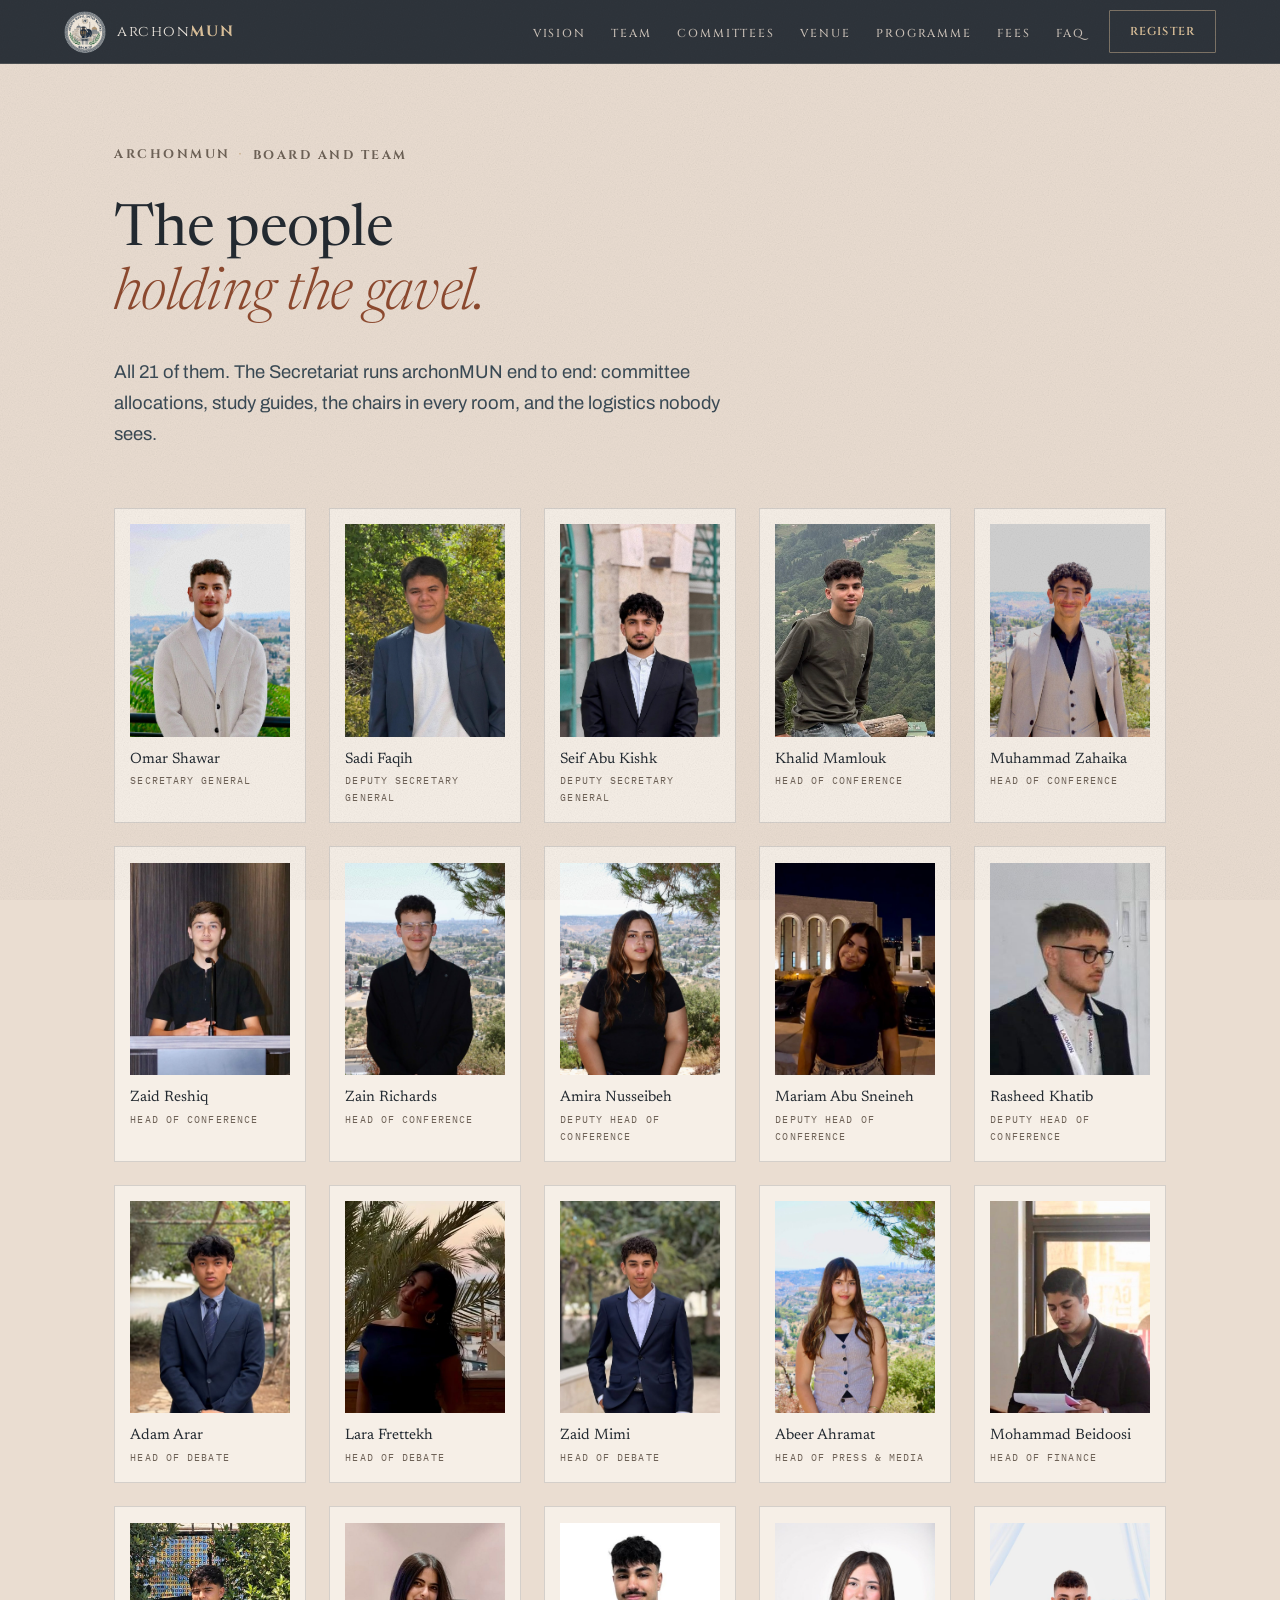
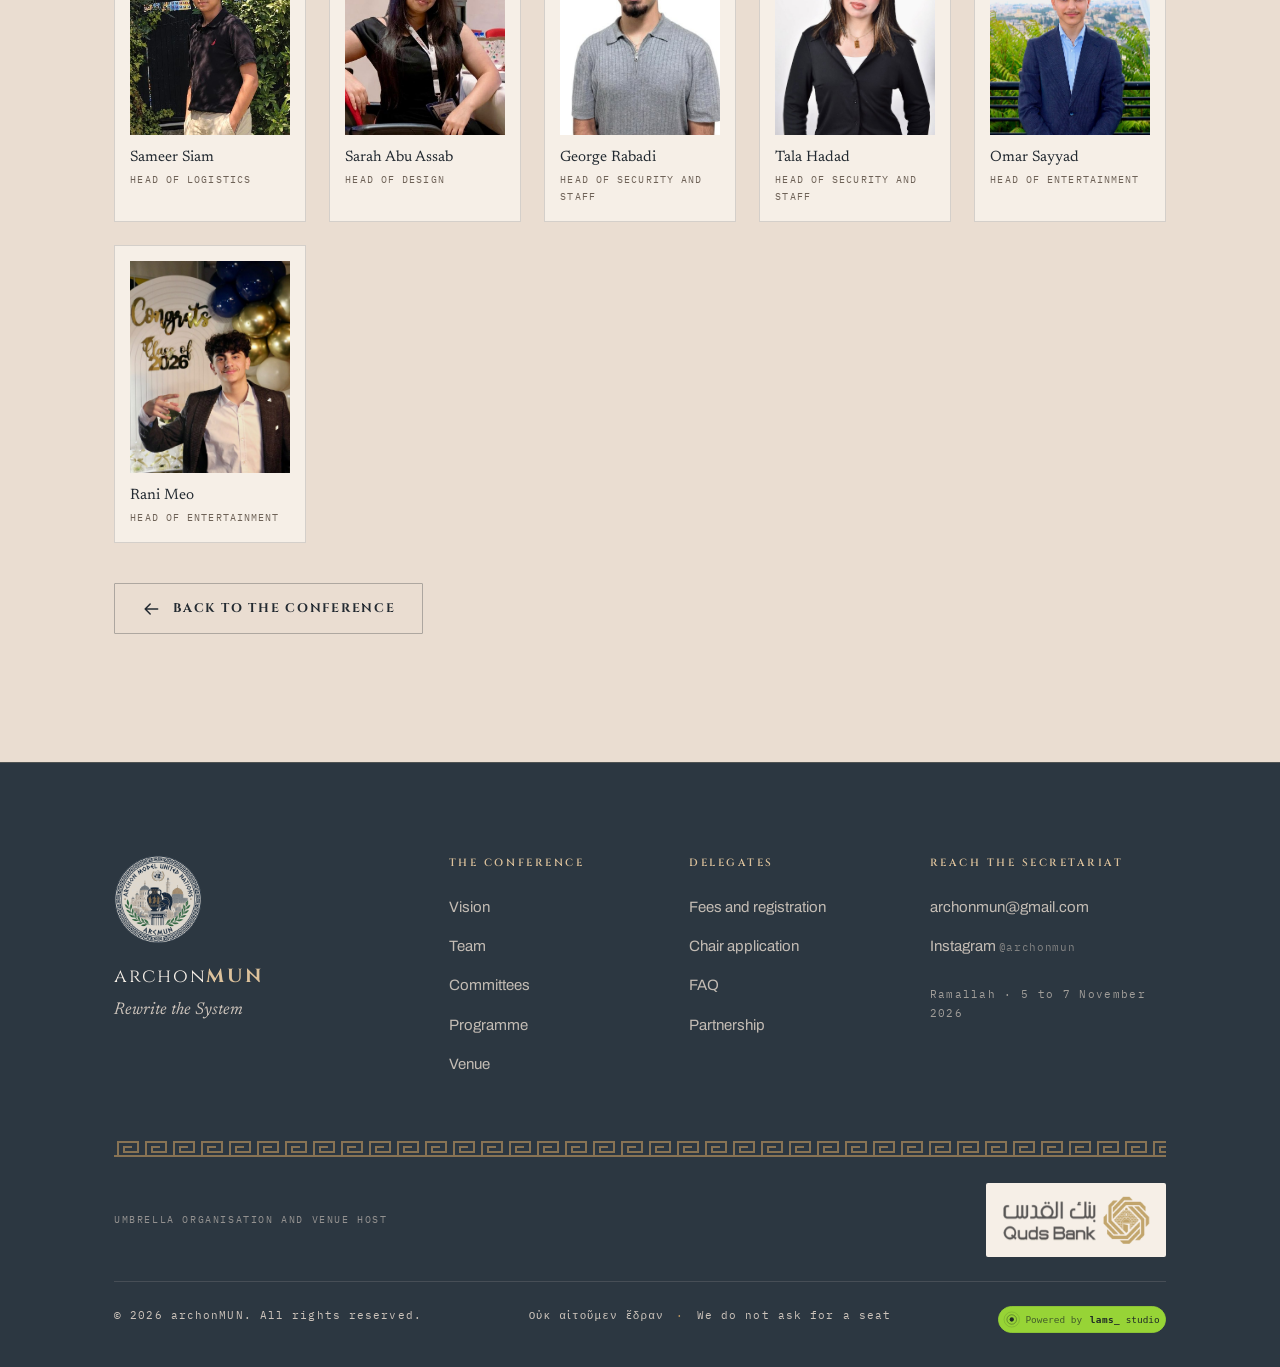
==== commit c30bfde5: "Repaint from the fan photograph and add two three.js scenes Palette is sampled, not eyeballed: each " ====
--- a/team.html
+++ b/team.html
@@ -12,7 +12,7 @@
 <link rel="preconnect" href="https://fonts.googleapis.com">
 <link rel="preconnect" href="https://fonts.gstatic.com" crossorigin>
 <link href="https://fonts.googleapis.com/css2?family=Archivo:wght@400;500;600;700&family=Cinzel:wght@400;500;600;700;800&family=IBM+Plex+Mono:wght@400;500;600&family=Newsreader:ital,opsz,wght@0,6..72,300;0,6..72,400;0,6..72,500;0,6..72,600;1,6..72,300;1,6..72,400;1,6..72,500&display=swap" rel="stylesheet">
-<link rel="stylesheet" href="css/style.css?v=25">
+<link rel="stylesheet" href="css/style.css?v=29">
 </head>
 <body>
 
@@ -165,6 +165,6 @@
 </footer>
 
 <script src="js/team-data.js?v=4"></script>
-<script src="js/main.js?v=19"></script>
+<script src="js/main.js?v=21"></script>
 </body>
 </html>
--- a/css/style.css
+++ b/css/style.css
@@ -5,33 +5,37 @@
    ══════════════════════════════════════════════════════════════════ */
 
 :root{
-  /* palette lifted from the crest: Aegean navy, cream ground,
-     oxidised gold, laurel green. No colour outside that set. */
-  --navy:#1B2A4A;
-  --navy-2:#22355C;
-  --navy-3:#2D456F;
-  --navy-line:rgba(243,236,221,.16);
-
-  --parchment:#F3ECDD;
-  --parchment-2:#E8DFC8;
-  --cream:#FBF6EB;
-
-  --gold:#C9A227;
-  --gold-hi:#E0C265;
-  --green:#4B6B3A;
-  --green-hi:#6E8F58;
-
-  --ink:#1B2A4A;
-  --ink-2:#3B476A;
-  --ink-3:#545E7A;
-
-  --crest-ink:#1B2A4A;
-  --crest-gold:#C9A227;
-  --crest-leaf:#4B6B3A;
-
-  /* Cinzel is Roman inscriptional capitals, used for the monumental
-     moments and small labels. Newsreader carries every piece of reading
-     serif. Archivo is the interface sans. Plex Mono is data. */
+  /* Palette sampled from the two fans: Radial Meander and Terracotta
+     Medallion. Deep blue-black and slate from the first, terracotta and
+     rust from the second, tan gold from the meander bands on both, on
+     their warm paper ground. */
+  --navy:#232A31;              /* deep blue-black, the dark ground */
+  --navy-2:#2C3741;
+  --navy-3:#3A4A55;            /* slate blue */
+  --navy-line:rgba(234,221,209,.16);
+
+  --parchment:#EADDD1;         /* the paper the fans sit on */
+  --parchment-2:#DBC9B8;
+  --cream:#F6EFE7;
+
+  --gold:#B9935F;              /* the meander bands */
+  --gold-hi:#DCC19B;
+
+  --accent:#8E4A2F;            /* terracotta, the warm editorial accent */
+  --accent-hi:#B0603C;
+  --olive:#5E4D30;             /* bronze olive from the first fan */
+  --slate:#3A4A55;
+  --rust:#653621;
+  --wood:#4D3721;
+
+  --ink:#232A31;
+  --ink-2:#3A4A55;
+  --ink-3:#6E6257;
+
+  --crest-ink:#232A31;
+  --crest-gold:#B9935F;
+  --crest-leaf:#5E4D30;
+
   --f-inscribe:'Cinzel',Georgia,serif;
   --f-display:'Newsreader',Georgia,serif;
   --f-body:'Archivo',-apple-system,'Segoe UI',sans-serif;
@@ -90,36 +94,36 @@
   margin:0 0 clamp(20px,3vw,34px);display:flex;align-items:center;gap:.7em;
 }
 .kicker i{font-style:normal;color:var(--gold);font-size:9px}
-.sec-navy .kicker{color:rgba(243,236,221,.7)}
+.sec-navy .kicker{color:rgba(234,221,209,.7)}
 
 .sec-title{
   font-family:var(--f-display);font-weight:400;
   font-size:clamp(33px,4.9vw,58px);
   letter-spacing:-.012em;line-height:1.1;margin:0 0 .5em;
 }
-.sec-title em{font-style:italic;font-weight:300;color:var(--green)}
+.sec-title em{font-style:italic;font-weight:300;color:var(--accent)}
 .sec-title.light em{color:var(--gold-hi)}
 .sec-lead{
   max-width:58ch;font-size:clamp(16.5px,.4vw + 15.5px,18.5px);color:var(--ink-2);
   margin:0 0 clamp(34px,5vw,58px);
 }
-.sec-lead.light{color:rgba(243,236,221,.84)}
+.sec-lead.light{color:rgba(234,221,209,.84)}
 
 .lab{
   font-family:var(--f-mono);font-size:11.5px;letter-spacing:.1em;
   text-transform:uppercase;color:var(--ink-3);
 }
-.sec-navy .lab,.foot .lab{color:rgba(243,236,221,.8)}
+.sec-navy .lab,.foot .lab{color:rgba(234,221,209,.8)}
 
 /* Greek key rule used as a divider */
 .rule-key{
   height:18px;
-  background-image:url("data:image/svg+xml,%3Csvg xmlns='http://www.w3.org/2000/svg' width='28' height='18' viewBox='0 0 28 18'%3E%3Cg fill='none' stroke='%231B2A4A' stroke-width='2'%3E%3Cpath d='M0 17H28'/%3E%3Cpath d='M4 17V3H24V13H10V8H18'/%3E%3C/g%3E%3C/svg%3E");
+  background-image:url("data:image/svg+xml,%3Csvg xmlns='http://www.w3.org/2000/svg' width='28' height='18' viewBox='0 0 28 18'%3E%3Cg fill='none' stroke='%23232A31' stroke-width='2'%3E%3Cpath d='M0 17H28'/%3E%3Cpath d='M4 17V3H24V13H10V8H18'/%3E%3C/g%3E%3C/svg%3E");
   background-repeat:repeat-x;background-position:0 100%;
   background-size:auto 18px;opacity:.45;
 }
 .rule-key.light{
-  background-image:url("data:image/svg+xml,%3Csvg xmlns='http://www.w3.org/2000/svg' width='28' height='18' viewBox='0 0 28 18'%3E%3Cg fill='none' stroke='%23C9A227' stroke-width='2'%3E%3Cpath d='M0 17H28'/%3E%3Cpath d='M4 17V3H24V13H10V8H18'/%3E%3C/g%3E%3C/svg%3E");
+  background-image:url("data:image/svg+xml,%3Csvg xmlns='http://www.w3.org/2000/svg' width='28' height='18' viewBox='0 0 28 18'%3E%3Cg fill='none' stroke='%23B9935F' stroke-width='2'%3E%3Cpath d='M0 17H28'/%3E%3Cpath d='M4 17V3H24V13H10V8H18'/%3E%3C/g%3E%3C/svg%3E");
   opacity:.65;
 }
 
@@ -136,13 +140,12 @@
 .btn:hover{letter-spacing:.145em}
 .btn-gold{background-color:var(--gold);border-color:var(--gold);color:var(--navy)}
 .btn-gold:hover{background-color:var(--gold-hi);border-color:var(--gold-hi);color:var(--navy)}
-.btn-ghost{color:var(--gold-hi);border-color:rgba(224,194,101,.5)}
+.btn-ghost{color:var(--gold-hi);border-color:rgba(220,193,155,.5)}
 .btn-ghost:hover{background-color:var(--gold-hi);border-color:var(--gold-hi);color:var(--navy)}
-.sec-parchment .btn-ghost{color:var(--navy);border-color:rgba(27,42,74,.34)}
+.sec-parchment .btn-ghost{color:var(--navy);border-color:rgba(35,42,49,.34)}
 .sec-parchment .btn-ghost:hover{background-color:var(--navy);border-color:var(--navy);color:var(--cream)}
 .btn.full{width:100%}
 .btn-sm{padding:11px 20px;font-size:11.5px;letter-spacing:.1em}
-
 
 /* ══ CREST ═════════════════════════════════════════════════════════
    One <symbol>, three sizes. Colours come from --crest-* so the mark
@@ -162,10 +165,9 @@
 .cr-type{fill:var(--crest-ink);font-family:var(--f-inscribe);
   font-weight:600;letter-spacing:.14em}
 
-
 /* on navy the mark inverts: cream line work, pale laurel, brighter gold */
 .hero-crest,.nav-crest,.foot-crest{
-  --crest-ink:#F3ECDD;--crest-leaf:#93A886;--crest-gold:#E0C265;
+  --crest-ink:#EADDD1;--crest-leaf:#9A8E6E;--crest-gold:#DCC19B;
 }
 .nav-crest{width:38px;height:38px;flex:none}
 .foot-crest{width:72px;height:72px;opacity:.9;margin-bottom:16px}
@@ -175,12 +177,12 @@
   position:fixed;top:0;left:0;right:0;z-index:900;
   display:flex;align-items:center;gap:24px;
   padding:14px var(--pad);
-  background:rgba(27,42,74,0);
+  background:rgba(35,42,49,0);
   border-bottom:1px solid transparent;
   transition:background .4s var(--ease),border-color .4s var(--ease),padding .4s var(--ease);
 }
 .nav.is-stuck{
-  background:rgba(27,42,74,.94);
+  background:rgba(35,42,49,.94);
   backdrop-filter:blur(14px);-webkit-backdrop-filter:blur(14px);
   border-bottom-color:var(--navy-line);padding-block:10px;
 }
@@ -193,7 +195,7 @@
 .nav-links{display:flex;gap:clamp(14px,2vw,30px);align-items:center}
 .nav-links a{
   font-family:var(--f-inscribe);font-size:11.5px;font-weight:500;letter-spacing:.16em;
-  text-transform:uppercase;text-decoration:none;color:rgba(243,236,221,.85);
+  text-transform:uppercase;text-decoration:none;color:rgba(234,221,209,.85);
   padding:6px 0;position:relative;transition:color .28s var(--ease);
 }
 .nav-links a::after{
@@ -203,7 +205,7 @@
 .nav-links a:hover{color:var(--cream)}
 .nav-links a:hover::after,.nav-links a.is-current::after{right:0}
 .nav-links a.is-current{color:var(--gold-hi)}
-.nav .btn-sm{color:var(--gold-hi);border-color:rgba(224,194,101,.45)}
+.nav .btn-sm{color:var(--gold-hi);border-color:rgba(220,193,155,.45)}
 .nav .btn-sm:hover{background-color:var(--gold-hi);color:var(--navy);border-color:var(--gold-hi)}
 .nav-toggle{display:none;width:44px;height:38px;flex-direction:column;justify-content:center;gap:5px;padding:0 8px}
 .nav-toggle span{display:block;height:1.5px;background:var(--cream);transition:transform .3s var(--ease),opacity .3s}
@@ -222,15 +224,15 @@
   padding:clamp(112px,13vh,150px) var(--pad) clamp(56px,8vh,88px);
   color:var(--cream);
   background:
-    linear-gradient(180deg,#223764 0%,#1B2A4A 46%,#141F38 100%);
+    linear-gradient(180deg,#2E3B47 0%,#232A31 48%,#171C22 100%);
 }
 /* two soft washes: cool light from above, warm light off the city */
 .hero-glow{
   position:absolute;inset:0;z-index:0;pointer-events:none;
   background:
-    radial-gradient(58% 42% at 50% 6%,rgba(78,106,170,.5) 0%,transparent 70%),
-    radial-gradient(72% 46% at 50% 92%,rgba(201,162,39,.24) 0%,transparent 72%),
-    radial-gradient(30% 26% at 50% 30%,rgba(224,194,101,.14) 0%,transparent 70%);
+    radial-gradient(58% 42% at 50% 6%,rgba(74,97,120,.5) 0%,transparent 70%),
+    radial-gradient(72% 46% at 50% 92%,rgba(185,147,95,.24) 0%,transparent 72%),
+    radial-gradient(30% 26% at 50% 30%,rgba(220,193,155,.14) 0%,transparent 70%);
 }
 
 /* ── the city ─────────────────────────────────────────────────────── */
@@ -261,7 +263,7 @@
   content:'';position:absolute;inset:0;z-index:1;pointer-events:none;
   background:linear-gradient(180deg,
     transparent 0%,transparent 44%,
-    rgba(20,31,56,.38) 66%,rgba(20,31,56,.72) 86%,rgba(20,31,56,.86) 100%);
+    rgba(18,23,28,.38) 66%,rgba(18,23,28,.72) 86%,rgba(18,23,28,.86) 100%);
 }
 
 /* ── content ──────────────────────────────────────────────────────── */
@@ -277,7 +279,7 @@
 .hero-mark::before{                       /* soft warm light, not a dark disc */
   content:'';position:absolute;left:50%;top:50%;translate:-50% -50%;
   width:250%;height:250%;border-radius:50%;pointer-events:none;
-  background:radial-gradient(circle,rgba(224,194,101,.15) 0%,rgba(224,194,101,.05) 42%,transparent 68%);
+  background:radial-gradient(circle,rgba(220,193,155,.15) 0%,rgba(220,193,155,.05) 42%,transparent 68%);
 }
 .hero-mark .hero-crest{
   position:relative;
@@ -285,7 +287,7 @@
 }
 .hero-mark img.hero-crest{
   border-radius:50%;
-  box-shadow:0 22px 60px rgba(6,12,30,.6),0 0 0 1px rgba(224,194,101,.28);
+  box-shadow:0 22px 60px rgba(6,12,30,.6),0 0 0 1px rgba(220,193,155,.28);
 }
 
 .eyebrow{
@@ -339,7 +341,7 @@
 
 .hero-lead{
   max-width:50ch;margin:0 0 clamp(24px,3vw,34px);
-  color:rgba(243,236,221,.85);
+  color:rgba(234,221,209,.85);
   font-family:var(--f-display);font-weight:300;
   font-size:clamp(17px,1.35vw,21px);line-height:1.62;
   animation:rise 1.5s .74s var(--ease-soft) both;
@@ -359,11 +361,11 @@
 .hero-facts li{position:relative;display:flex;flex-direction:column;gap:5px}
 .hero-facts li + li::before{
   content:'';position:absolute;left:clamp(-10px,-1.7vw,-25px);top:12%;bottom:12%;
-  width:1px;background:linear-gradient(transparent,rgba(224,194,101,.45),transparent);
+  width:1px;background:linear-gradient(transparent,rgba(220,193,155,.45),transparent);
 }
 .hero-facts span{
   font-family:var(--f-mono);font-size:10px;letter-spacing:.18em;
-  text-transform:uppercase;color:rgba(224,194,101,.78);
+  text-transform:uppercase;color:rgba(220,193,155,.78);
 }
 .hero-facts b{
   font-family:var(--f-display);font-weight:400;
@@ -377,11 +379,11 @@
 }
 .hc-lab{
   width:100%;font-family:var(--f-mono);font-size:10.5px;letter-spacing:.2em;
-  text-transform:uppercase;color:rgba(243,236,221,.6);margin:0 0 4px;
+  text-transform:uppercase;color:rgba(234,221,209,.6);margin:0 0 4px;
 }
 .hc-t{
   font-family:var(--f-mono);font-size:12px;letter-spacing:.08em;
-  color:rgba(224,194,101,.72);
+  color:rgba(220,193,155,.72);
 }
 .hc-t b{
   font-family:var(--f-inscribe);font-weight:600;
@@ -442,7 +444,7 @@
 .sec-navy{background:var(--navy);color:var(--cream)}
 .sec-navy::before{
   content:'';position:absolute;inset:0;pointer-events:none;opacity:.018;
-  background-image:url("data:image/svg+xml,%3Csvg xmlns='http://www.w3.org/2000/svg' width='90' height='90'%3E%3Cpath d='M8 82h74V8H24v58h50V24H40v34h18V40' fill='none' stroke='%23F3ECDD' stroke-width='3'/%3E%3C/svg%3E");
+  background-image:url("data:image/svg+xml,%3Csvg xmlns='http://www.w3.org/2000/svg' width='90' height='90'%3E%3Cpath d='M8 82h74V8H24v58h50V24H40v34h18V40' fill='none' stroke='%23EADDD1' stroke-width='3'/%3E%3C/svg%3E");
   background-size:150px 150px;
 }
 .sec-navy > .wrap{position:relative;z-index:1}
@@ -462,10 +464,10 @@
 .vision-quote strong{font-weight:700;font-style:italic}
 .vision-quote::first-letter{
   float:left;font-size:3.05em;line-height:.78;padding:.06em .12em 0 0;
-  color:var(--green);font-weight:700;
+  color:var(--accent);font-weight:700;
 }
 .vision-kick{
-  font-style:italic;color:var(--green);font-size:1.08em;
+  font-style:italic;color:var(--accent);font-size:1.08em;
   border-left:2px solid var(--gold);padding-left:.7em;margin-top:1.1em!important;
 }
 .vision-side{padding-top:8px}
@@ -488,7 +490,7 @@
 }
 .g-lab{display:block;font-family:var(--f-inscribe);font-size:12.5px;letter-spacing:.16em;
   text-transform:uppercase;color:var(--cream);margin-bottom:5px}
-.g-sub{display:block;font-size:14px;color:rgba(243,236,221,.8)}
+.g-sub{display:block;font-size:14px;color:rgba(234,221,209,.8)}
 
 .glance-strip{
   display:grid;grid-template-columns:repeat(4,1fr);gap:24px;
@@ -502,14 +504,14 @@
 .filters{display:flex;flex-wrap:wrap;gap:9px;margin-bottom:clamp(28px,4vw,40px)}
 .chip{
   font-family:var(--f-inscribe);font-size:11px;font-weight:600;letter-spacing:.15em;
-  text-transform:uppercase;padding:9px 18px;border:1px solid rgba(27,42,74,.26);
+  text-transform:uppercase;padding:9px 18px;border:1px solid rgba(35,42,49,.26);
   border-radius:100px;color:var(--ink-2);transition:all .3s var(--ease);
 }
 .chip:hover{border-color:var(--navy);color:var(--navy)}
 .chip.is-on{background:var(--navy);border-color:var(--navy);color:var(--cream)}
 
-.committees{border-top:1px solid rgba(27,42,74,.2)}
-.cm{border-bottom:1px solid rgba(27,42,74,.2);transition:opacity .4s var(--ease)}
+.committees{border-top:1px solid rgba(35,42,49,.2)}
+.cm{border-bottom:1px solid rgba(35,42,49,.2);transition:opacity .4s var(--ease)}
 .cm[hidden]{display:none}
 .cm-head{
   display:grid;grid-template-columns:auto 1fr auto auto;align-items:center;
@@ -517,19 +519,23 @@
   padding:clamp(22px,3vw,32px) 4px;position:relative;
 }
 .cm-head::before{
-  content:'';position:absolute;inset:0 -14px;background:rgba(27,42,74,.045);
+  content:'';position:absolute;inset:0 -14px;background:rgba(35,42,49,.045);
   opacity:0;transition:opacity .32s var(--ease);
 }
 .cm-head:hover::before{opacity:1}
 .cm-head > *{position:relative}
-.cm-num{
-  font-family:var(--f-display);font-size:clamp(15px,1.3vw,18px);color:var(--gold);
-  width:2.2em;letter-spacing:.02em;
-}
+/* each committee carries its own seal in place of a numeral */
+.cm-seal{
+  display:block;width:clamp(54px,5.6vw,78px);flex:none;
+  transition:transform .5s var(--ease-soft);
+}
+.cm-seal img{width:100%;height:auto;display:block}
+.cm-head:hover .cm-seal{transform:scale(1.06) rotate(-2deg)}
+.cm-head[aria-expanded="true"] .cm-seal{transform:scale(1.04)}
 .cm-name{display:flex;flex-direction:column;gap:4px}
 .cm-abbr{font-family:var(--f-display);font-size:clamp(24px,3.4vw,40px);line-height:1.02;
   letter-spacing:-.02em;transition:color .3s var(--ease)}
-.cm-head:hover .cm-abbr{color:var(--green)}
+.cm-head:hover .cm-abbr{color:var(--accent)}
 .cm-full{font-family:var(--f-mono);font-size:11px;letter-spacing:.13em;
   text-transform:uppercase;color:var(--ink-3)}
 .cm-level{
@@ -537,11 +543,11 @@
   text-transform:uppercase;padding:6px 13px;border-radius:100px;white-space:nowrap;
   border:1px solid;
 }
-.cm-level[data-lv="beginner"]{color:var(--green);border-color:rgba(75,107,58,.45);background:rgba(75,107,58,.08)}
-.cm-level[data-lv="intermediate"]{color:#8A6A1F;border-color:rgba(201,162,39,.5);background:rgba(201,162,39,.1)}
-.cm-level[data-lv="advanced"]{color:var(--navy);border-color:rgba(27,42,74,.4);background:rgba(27,42,74,.06)}
+.cm-level[data-lv="beginner"]{color:var(--olive);border-color:rgba(94,77,48,.45);background:rgba(94,77,48,.08)}
+.cm-level[data-lv="intermediate"]{color:#8A6A1F;border-color:rgba(185,147,95,.5);background:rgba(185,147,95,.1)}
+.cm-level[data-lv="advanced"]{color:var(--accent);border-color:rgba(35,42,49,.4);background:rgba(35,42,49,.06)}
 .cm-plus{
-  width:34px;height:34px;border:1px solid rgba(27,42,74,.3);border-radius:50%;
+  width:34px;height:34px;border:1px solid rgba(35,42,49,.3);border-radius:50%;
   display:grid;place-items:center;flex:none;transition:all .35s var(--ease);
 }
 .cm-plus::before,.cm-plus::after{
@@ -559,11 +565,11 @@
 .cm-blurb{max-width:62ch;color:var(--ink-2);margin-bottom:26px;font-size:16px}
 .topics{display:grid;gap:18px}
 .topic{
-  background:var(--cream);border:1px solid rgba(27,42,74,.14);
+  background:var(--cream);border:1px solid rgba(35,42,49,.14);
   border-left:3px solid var(--gold);padding:clamp(20px,2.6vw,28px);
   position:relative;transition:transform .4s var(--ease),box-shadow .4s var(--ease);
 }
-.topic:hover{transform:translateX(4px);box-shadow:-4px 8px 28px rgba(27,42,74,.08)}
+.topic:hover{transform:translateX(4px);box-shadow:-4px 8px 28px rgba(35,42,49,.08)}
 .topic-i{
   font-family:var(--f-mono);font-size:10px;letter-spacing:.2em;text-transform:uppercase;
   color:var(--gold);display:block;margin-bottom:10px;
@@ -575,29 +581,29 @@
 .topic p{margin:0;font-size:15.5px;color:var(--ink-2)}
 .topic .event{
   display:block;margin-top:14px;padding-top:14px;font-size:14.5px;
-  border-top:1px dashed rgba(27,42,74,.2);color:var(--ink-2);
+  border-top:1px dashed rgba(35,42,49,.2);color:var(--ink-2);
 }
 .topic .event b{
   font-family:var(--f-inscribe);font-size:10px;letter-spacing:.18em;text-transform:uppercase;
-  color:var(--green);display:block;margin-bottom:5px;font-weight:600;
+  color:var(--accent);display:block;margin-bottom:5px;font-weight:600;
 }
 
 /* ══ VENUE ═════════════════════════════════════════════════════════ */
 .venue-grid{display:grid;grid-template-columns:1.15fr .85fr;gap:clamp(36px,6vw,80px);align-items:center}
-.venue-copy p{color:rgba(243,236,221,.84);max-width:54ch}
+.venue-copy p{color:rgba(234,221,209,.84);max-width:54ch}
 .venue-facts{margin:clamp(28px,4vw,38px) 0;border-top:1px solid var(--navy-line)}
 .venue-facts li{
   display:grid;grid-template-columns:minmax(140px,.42fr) 1fr;gap:18px;
   padding:15px 0;border-bottom:1px solid var(--navy-line);align-items:baseline;
 }
 .venue-facts .val{color:var(--cream);font-size:15.5px}
-.venue-note{font-size:14.5px!important;color:rgba(243,236,221,.8)!important;
+.venue-note{font-size:14.5px!important;color:rgba(234,221,209,.8)!important;
   border-left:2px solid var(--gold);padding-left:14px}
 .venue-art{text-align:center}
 .skyline{color:var(--gold-hi);opacity:.85;margin-bottom:18px}
 .venue-art .rule-key{margin-bottom:14px}
 .skyline-cap{font-family:var(--f-mono);font-size:11px;letter-spacing:.2em;
-  color:rgba(243,236,221,.64);margin:0}
+  color:rgba(234,221,209,.64);margin:0}
 
 /* ══ PROGRAMME ═════════════════════════════════════════════════════
    A running order, so it reads as a timetable: a fixed time column on
@@ -617,8 +623,8 @@
   content:'';width:9px;height:9px;flex:none;transform:rotate(45deg);
   background:var(--ink-3);
 }
-.schedule{display:grid;gap:1px;background:rgba(27,42,74,.18);
-  border:1px solid rgba(27,42,74,.18)}
+.schedule{display:grid;gap:1px;background:rgba(35,42,49,.18);
+  border:1px solid rgba(35,42,49,.18)}
 .schedule > li{
   background:var(--parchment);padding:clamp(22px,3vw,34px);
   display:grid;grid-template-columns:minmax(190px,.32fr) 1fr;
@@ -627,7 +633,7 @@
 .sc-head{align-self:start;position:sticky;top:96px}
 .p-day{
   font-family:var(--f-display);font-size:clamp(28px,3.6vw,44px);line-height:1;
-  color:var(--green);display:block;
+  color:var(--accent);display:block;
 }
 .p-date{
   font-family:var(--f-mono);font-size:11px;letter-spacing:.14em;
@@ -639,13 +645,13 @@
   display:grid;grid-template-columns:minmax(104px,auto) 1fr;
   gap:clamp(14px,2vw,26px);align-items:baseline;
   padding:11px 0 11px 20px;position:relative;
-  border-bottom:1px dotted rgba(27,42,74,.2);
+  border-bottom:1px dotted rgba(35,42,49,.2);
 }
 .sc-row:last-child{border-bottom:0}
 .sc-row::before{                       /* the kind marker */
   content:'';position:absolute;left:0;top:1.05em;
   width:9px;height:9px;transform:rotate(45deg);
-  background:transparent;border:1.5px solid rgba(27,42,74,.3);
+  background:transparent;border:1.5px solid rgba(35,42,49,.3);
 }
 .sc-t{
   font-family:var(--f-mono);font-size:12.5px;letter-spacing:.04em;
@@ -656,15 +662,15 @@
 /* the blocks that carry weight get a filled marker and darker type */
 .sc-row.is-session::before,.sc-key .is-session::before{background:var(--navy);border-color:var(--navy)}
 .sc-row.is-ceremony::before,.sc-key .is-ceremony::before{background:var(--gold);border-color:var(--gold)}
-.sc-row.is-social::before,.sc-key .is-social::before{background:var(--green);border-color:var(--green)}
+.sc-row.is-social::before,.sc-key .is-social::before{background:var(--accent);border-color:var(--accent)}
 .sc-row.is-travel::before,.sc-key .is-travel::before{
   background:transparent;border-color:var(--ink-3);border-radius:50%;transform:none}
-.sc-row.is-break::before,.sc-key .is-break::before{background:transparent;border-color:rgba(27,42,74,.28)}
+.sc-row.is-break::before,.sc-key .is-break::before{background:transparent;border-color:rgba(35,42,49,.28)}
 
 .sc-row.is-session .sc-w,.sc-row.is-ceremony .sc-w{
   font-family:var(--f-display);font-size:clamp(17px,1.5vw,21px);color:var(--ink);
 }
-.sc-row.is-social .sc-w{font-family:var(--f-display);font-size:clamp(16px,1.4vw,19px);color:var(--green)}
+.sc-row.is-social .sc-w{font-family:var(--f-display);font-size:clamp(16px,1.4vw,19px);color:var(--accent)}
 .sc-row.is-break .sc-w,.sc-row.is-travel .sc-w{color:var(--ink-3);font-size:14.5px}
 .sc-row.is-travel .sc-t{color:var(--ink-3)}
 
@@ -678,107 +684,18 @@
 }
 
 /* ══ FEES ══════════════════════════════════════════════════════════ */
-.fees{display:grid;grid-template-columns:1fr 1fr;gap:clamp(18px,2.6vw,30px)}
-.fee{
-  border:1px solid var(--navy-line);padding:clamp(28px,3.6vw,44px);
-  background:linear-gradient(180deg,rgba(243,236,221,.045),rgba(243,236,221,0));
-  display:flex;flex-direction:column;position:relative;
-}
-.fee-feature{
-  border-color:rgba(224,194,101,.5);
-  background:linear-gradient(180deg,rgba(201,162,39,.13),rgba(201,162,39,.02));
-}
-.fee-feature::before{
-  content:'';position:absolute;inset:-1px;border:1px solid rgba(224,194,101,.22);
-  transform:translate(8px,8px);pointer-events:none;
-}
-.fee-tag{
-  font-family:var(--f-inscribe);font-size:10.5px;font-weight:600;letter-spacing:.24em;
-  text-transform:uppercase;color:var(--gold-hi);margin-bottom:14px;
-  display:flex;flex-wrap:wrap;align-items:center;gap:10px;
-}
-.fee-tag i{
-  font-style:normal;font-family:var(--f-mono);font-size:9.5px;letter-spacing:.14em;
-  padding:4px 10px;background:var(--gold);color:var(--navy);border-radius:100px;
-}
-.fee h3{font-family:var(--f-display);font-size:clamp(22px,2.4vw,30px);letter-spacing:-.015em}
-.fee-price{
-  font-family:var(--f-display);font-size:clamp(52px,6.6vw,80px);line-height:1;
-  color:var(--cream);margin:18px 0 26px;display:flex;align-items:flex-start;gap:10px;
-}
-.fee-price .cur{
-  font-family:var(--f-mono);font-size:13px;letter-spacing:.14em;
-  color:var(--gold-hi);padding-top:.9em;
-}
-.fee-list{display:grid;gap:11px;margin-bottom:24px;padding-top:22px;
-  border-top:1px solid var(--navy-line)}
-.fee-list li{
-  position:relative;padding-left:26px;font-size:15.5px;color:rgba(243,236,221,.87);
-}
-.fee-list li::before{
-  content:'';position:absolute;left:2px;top:.52em;width:11px;height:6px;
-  border-left:1.6px solid var(--gold-hi);border-bottom:1.6px solid var(--gold-hi);
-  transform:rotate(-45deg);
-}
-.fee-fine{font-size:14px;color:rgba(243,236,221,.8);margin-top:auto;margin-bottom:22px}
-
-.fee-steps{margin-top:clamp(34px,4.5vw,52px);padding-top:clamp(28px,4vw,40px);
-  border-top:1px solid var(--navy-line)}
-.fee-steps-h{
-  font-family:var(--f-inscribe);font-size:11px;font-weight:600;letter-spacing:.26em;
-  text-transform:uppercase;color:var(--gold-hi);margin-bottom:22px;
-}
-.fee-steps ol{display:grid;grid-template-columns:repeat(3,1fr);gap:clamp(20px,3vw,40px)}
-.fee-steps li{display:flex;gap:14px;font-size:15.5px;color:rgba(243,236,221,.85);align-items:flex-start}
-.fee-steps li span{
-  flex:none;width:30px;height:30px;border:1px solid rgba(224,194,101,.45);border-radius:50%;
-  display:grid;place-items:center;font-family:var(--f-display);font-size:14px;color:var(--gold-hi);
-}
 
 /* ══ PARTNERS ══════════════════════════════════════════════════════ */
-.tier{margin-bottom:clamp(28px,4vw,44px)}
-.tier-head{display:flex;flex-wrap:wrap;align-items:baseline;gap:8px 22px;margin-bottom:20px}
-.tier-head h3{
-  font-family:var(--f-display);font-size:clamp(21px,2.2vw,28px);
-  display:flex;align-items:center;gap:12px;letter-spacing:-.015em;
-}
-.tier-head p{margin:0;font-size:14.5px;color:var(--ink-3);max-width:52ch}
-.tier-dot{width:11px;height:11px;transform:rotate(45deg);flex:none}
-.tier[data-tier="gold"] .tier-dot{background:var(--gold);box-shadow:0 0 0 4px rgba(201,162,39,.18)}
-.tier[data-tier="silver"] .tier-dot{background:#9BA3AE;box-shadow:0 0 0 4px rgba(155,163,174,.18)}
-.tier-slots{display:grid;gap:14px}
-.tier[data-tier="gold"] .tier-slots{grid-template-columns:repeat(3,1fr)}
-.tier[data-tier="silver"] .tier-slots{grid-template-columns:repeat(4,1fr)}
-.slot{
-  aspect-ratio:16/8;display:grid;place-items:center;
-  border:1px dashed rgba(27,42,74,.28);background:rgba(252,248,240,.5);
-  transition:border-color .35s var(--ease),background .35s var(--ease);
-}
-.slot:hover{border-color:var(--gold);background:var(--cream)}
-.slot span{
-  font-family:var(--f-inscribe);font-size:10.5px;font-weight:600;letter-spacing:.24em;
-  text-transform:uppercase;color:var(--ink-3);
-}
-.tier[data-tier="gold"] .slot{aspect-ratio:16/7}
-.tier-cta{
-  font-family:var(--f-display);font-size:clamp(18px,2vw,23px);margin-top:8px;
-  padding-top:clamp(22px,3vw,30px);border-top:1px solid rgba(27,42,74,.2);
-}
-.tier-cta a{color:var(--green);text-decoration:none;
-  background-image:linear-gradient(currentColor,currentColor);
-  background-size:100% 1px;background-repeat:no-repeat;background-position:0 92%;
-  transition:background-size .35s var(--ease)}
-.tier-cta a:hover{background-size:0 1px}
 
 /* ══ FAQ ═══════════════════════════════════════════════════════════ */
-.faq{border-top:1px solid rgba(27,42,74,.2)}
-.fq{border-bottom:1px solid rgba(27,42,74,.2)}
+.faq{border-top:1px solid rgba(35,42,49,.2)}
+.fq{border-bottom:1px solid rgba(35,42,49,.2)}
 .fq-head{
   display:flex;align-items:center;justify-content:space-between;gap:22px;width:100%;
   text-align:left;padding:22px 2px;font-family:var(--f-display);
   font-size:clamp(17px,1.8vw,21px);letter-spacing:-.01em;transition:color .3s var(--ease);
 }
-.fq-head:hover{color:var(--green)}
+.fq-head:hover{color:var(--accent)}
 .fq-sign{flex:none;width:15px;height:15px;position:relative}
 .fq-sign::before,.fq-sign::after{
   content:'';position:absolute;left:0;top:7px;width:15px;height:1.5px;background:currentColor;
@@ -793,7 +710,7 @@
 
 /* ══ FOOTER ════════════════════════════════════════════════════════ */
 .foot{background:var(--navy-2);color:var(--cream);padding:clamp(60px,8vw,92px) 0 34px;
-  border-top:1px solid rgba(224,194,101,.2)}
+  border-top:1px solid rgba(220,193,155,.2)}
 .foot-top{
   display:grid;grid-template-columns:1.5fr 1fr 1fr 1.25fr;
   gap:clamp(28px,4vw,52px);margin-bottom:clamp(38px,5vw,56px);
@@ -801,24 +718,24 @@
 .foot-word{font-family:var(--f-inscribe);font-size:19px;letter-spacing:.1em;margin:0 0 4px}
 .foot-word b{color:var(--gold-hi);letter-spacing:.12em}
 .foot-tag{font-family:var(--f-display);font-style:italic;font-size:17px;
-  color:rgba(243,236,221,.85);margin:0}
+  color:rgba(234,221,209,.85);margin:0}
 .foot-h{
   font-family:var(--f-inscribe);font-size:10.5px;font-weight:600;letter-spacing:.24em;
   text-transform:uppercase;color:var(--gold-hi);margin-bottom:16px;
 }
 .foot-col ul{display:grid;gap:2px}
 .foot-col a{
-  text-decoration:none;font-size:15px;color:rgba(243,236,221,.8);
+  text-decoration:none;font-size:15px;color:rgba(234,221,209,.8);
   display:inline-block;padding:6px 0;transition:color .28s var(--ease);
 }
 .foot-col a:hover{color:var(--gold-hi)}
 .foot-loc{font-family:var(--f-mono);font-size:11px;letter-spacing:.12em;
-  color:rgba(243,236,221,.62);margin:20px 0 0}
+  color:rgba(234,221,209,.62);margin:20px 0 0}
 .foot .rule-key{margin-bottom:26px}
 .foot-bot{
   display:flex;flex-wrap:wrap;gap:12px 26px;justify-content:space-between;
   font-family:var(--f-mono);font-size:11px;letter-spacing:.1em;
-  color:rgba(243,236,221,.85);
+  color:rgba(234,221,209,.85);
 }
 .foot-bot p{margin:0}
 .foot-motto i{font-style:normal;color:var(--gold);padding-inline:.4em}
@@ -834,7 +751,7 @@
 @media (max-width:900px){
   .nav-links{
     position:fixed;inset:0 0 auto;top:0;padding:96px var(--pad) 40px;
-    background:rgba(27,42,74,.985);backdrop-filter:blur(18px);
+    background:rgba(35,42,49,.985);backdrop-filter:blur(18px);
     flex-direction:column;align-items:flex-start;gap:4px;
     transform:translateY(-100%);transition:transform .5s var(--ease);
     border-bottom:1px solid var(--navy-line);
@@ -845,14 +762,13 @@
   .nav-links a::after{display:none}
   .nav-toggle{display:flex}
   .nav .btn-sm{margin-left:auto}
-  .fees{grid-template-columns:1fr}
-  .fee-feature::before{display:none}
-  .fee-steps ol{grid-template-columns:1fr}
+  
+  
+  
   .programme > li{grid-template-columns:1fr}
   .cm-head{grid-template-columns:auto 1fr auto;row-gap:10px}
   .cm-level{grid-column:2;justify-self:start}
   .cm-plus{grid-row:1;grid-column:3}
-  .tier[data-tier="gold"] .tier-slots,.tier[data-tier="silver"] .tier-slots{grid-template-columns:repeat(2,1fr)}
   .glance-strip{grid-template-columns:repeat(2,1fr);gap:20px}
 }
 @media (max-width:620px){
@@ -916,14 +832,14 @@
 }
 .tm{
   display:flex;flex-direction:column;
-  border:1px solid rgba(27,42,74,.16);background:var(--cream);
+  border:1px solid rgba(35,42,49,.16);background:var(--cream);
   padding:clamp(12px,1.2vw,16px);
   transition:border-color .4s var(--ease),transform .4s var(--ease-soft),
              box-shadow .4s var(--ease);
 }
 .tm:hover{
-  border-color:rgba(201,162,39,.65);transform:translateY(-3px);
-  box-shadow:0 14px 34px rgba(27,42,74,.1);
+  border-color:rgba(185,147,95,.65);transform:translateY(-3px);
+  box-shadow:0 14px 34px rgba(35,42,49,.1);
 }
 .tm-photo{
   display:block;position:relative;overflow:hidden;
@@ -939,7 +855,7 @@
   position:absolute;inset:0;display:grid;place-items:center;
   font-family:var(--f-inscribe);font-weight:700;
   font-size:clamp(26px,3vw,40px);letter-spacing:.06em;
-  color:rgba(27,42,74,.28);
+  color:rgba(35,42,49,.28);
 }
 .tm-name{
   font-family:var(--f-display);font-size:clamp(15px,1.15vw,18px);
@@ -957,7 +873,7 @@
   display:inline-flex;align-items:center;gap:12px;text-decoration:none;
   font-family:var(--f-inscribe);font-size:12.5px;font-weight:700;
   letter-spacing:.14em;text-transform:uppercase;color:var(--navy);
-  padding:14px 26px;border:1.5px solid rgba(27,42,74,.3);border-radius:1px;
+  padding:14px 26px;border:1.5px solid rgba(35,42,49,.3);border-radius:1px;
   transition:color .32s var(--ease),background-color .32s var(--ease),
              border-color .32s var(--ease);
 }
@@ -967,11 +883,11 @@
 .tml-count{
   font-family:var(--f-mono);font-size:10.5px;font-weight:400;
   letter-spacing:.08em;text-transform:none;color:var(--ink-3);
-  padding-left:12px;border-left:1px solid rgba(27,42,74,.24);
+  padding-left:12px;border-left:1px solid rgba(35,42,49,.24);
   transition:color .32s var(--ease),border-color .32s var(--ease);
 }
 .team-more-link:hover .tml-count{
-  color:rgba(243,236,221,.72);border-left-color:rgba(243,236,221,.3);
+  color:rgba(234,221,209,.72);border-left-color:rgba(234,221,209,.3);
 }
 .tml-arrow{
   width:20px;height:20px;flex:none;fill:none;stroke:currentColor;
@@ -1021,63 +937,52 @@
 }
 .pl-what{
   font-family:var(--f-mono);font-size:10.5px;letter-spacing:.16em;
-  text-transform:uppercase;color:rgba(224,194,101,.85);margin:0 0 6px;
+  text-transform:uppercase;color:rgba(220,193,155,.85);margin:0 0 6px;
 }
 .pl-body h3{
   font-family:var(--f-display);font-size:clamp(21px,2.2vw,29px);
   letter-spacing:-.012em;margin-bottom:.35em;color:var(--cream);
 }
-.pl-note{margin:0;font-size:15px;color:rgba(243,236,221,.78);max-width:52ch}
+.pl-note{margin:0;font-size:15px;color:rgba(234,221,209,.78);max-width:52ch}
 .pl-meta{display:flex;gap:10px;align-items:baseline;margin:12px 0 0;font-size:14px;
-  color:rgba(243,236,221,.62)}
+  color:rgba(234,221,209,.62)}
 .pl-shot{
   aspect-ratio:4/3;display:grid;place-items:center;text-align:center;
-  border:1px dashed rgba(224,194,101,.32);background:rgba(243,236,221,.04);
+  border:1px dashed rgba(220,193,155,.32);background:rgba(234,221,209,.04);
   padding:10px;
 }
 .pl-shot span{
   font-family:var(--f-mono);font-size:10px;letter-spacing:.12em;
-  text-transform:uppercase;color:rgba(243,236,221,.5);
+  text-transform:uppercase;color:rgba(234,221,209,.5);
 }
 
 .transit{
   display:grid;grid-template-columns:1.05fr .95fr;gap:clamp(26px,4vw,56px);
   padding-top:clamp(26px,3.4vw,40px);border-top:1px solid var(--navy-line);
 }
-.transit-copy p{color:rgba(243,236,221,.8);max-width:48ch}
+.transit-copy p{color:rgba(234,221,209,.8);max-width:48ch}
 .transit-pts{display:grid;gap:10px;margin:16px 0 18px}
 .transit-pts li{
   display:flex;align-items:center;gap:12px;
   font-family:var(--f-display);font-size:clamp(17px,1.5vw,21px);color:var(--cream);
 }
 .tp-dot{width:9px;height:9px;flex:none;transform:rotate(45deg);
-  background:var(--gold);box-shadow:0 0 0 4px rgba(201,162,39,.16)}
+  background:var(--gold);box-shadow:0 0 0 4px rgba(185,147,95,.16)}
 .transit-facts{display:grid;gap:0;align-content:start}
 .transit-facts > div{
   display:flex;justify-content:space-between;align-items:baseline;gap:18px;
-  padding:13px 0;border-bottom:1px dotted rgba(243,236,221,.2);
+  padding:13px 0;border-bottom:1px dotted rgba(234,221,209,.2);
 }
 .transit-facts .val{color:var(--cream);font-family:var(--f-display);
   font-size:clamp(14.5px,1.1vw,16.5px);text-align:right}
-
-/* ══ FEES: THREE TIERS ═════════════════════════════════════════════ */
-.fee-deadline{
-  display:flex;flex-wrap:wrap;align-items:baseline;justify-content:center;gap:12px;
-  margin:clamp(26px,3.2vw,38px) 0 0;padding:16px;
-  border:1px solid rgba(224,194,101,.34);background:rgba(201,162,39,.08);
-}
-.fee-deadline b{
-  font-family:var(--f-display);font-size:clamp(18px,1.7vw,23px);
-  color:var(--gold-hi);font-weight:400;
-}
 
 /* ══ BANK AL QUDS: HOST, NOT A SPONSOR TILE ════════════════════════ */
 .umbrella{
   display:grid;grid-template-columns:minmax(180px,.34fr) 1fr;
   gap:clamp(22px,3.4vw,46px);align-items:center;
   margin-top:clamp(30px,4vw,46px);padding:clamp(24px,3vw,36px);
-  border:1px solid rgba(201,162,39,.4);
-  background:linear-gradient(140deg,rgba(201,162,39,.1),rgba(201,162,39,.02));
+  border:1px solid rgba(185,147,95,.4);
+  background:linear-gradient(140deg,rgba(185,147,95,.1),rgba(185,147,95,.02));
 }
 /* the bank's wordmark is dark grey, so it gets its own light ground
    rather than being recoloured */
@@ -1091,16 +996,16 @@
   letter-spacing:-.012em;margin-bottom:.4em;
 }
 .umbrella-copy p{margin:0;color:var(--ink-2);max-width:60ch}
-.umbrella .panel-h{color:var(--ink-3);border-bottom-color:rgba(27,42,74,.2)}
+.umbrella .panel-h{color:var(--ink-3);border-bottom-color:rgba(35,42,49,.2)}
 
 .foot-host{
   display:flex;flex-wrap:wrap;align-items:center;gap:14px 22px;
   padding-bottom:24px;margin-bottom:24px;
-  border-bottom:1px solid rgba(243,236,221,.14);
+  border-bottom:1px solid rgba(234,221,209,.14);
 }
 .foot-host-lab{
   margin:0;font-family:var(--f-mono);font-size:10px;letter-spacing:.16em;
-  text-transform:uppercase;color:rgba(243,236,221,.55);
+  text-transform:uppercase;color:rgba(234,221,209,.55);
 }
 .foot-host-mark{padding:10px 16px;margin-left:auto}
 .foot-host-mark img{width:148px;height:auto;display:block}
@@ -1110,7 +1015,7 @@
   .transit{grid-template-columns:1fr}
 }
 @media (max-width:900px){
-  .fees{grid-template-columns:1fr}
+  
   .places > li{grid-template-columns:auto 1fr;row-gap:18px}
   .pl-shot{grid-column:1 / -1;aspect-ratio:16/7}
   .umbrella{grid-template-columns:1fr}
@@ -1122,7 +1027,6 @@
   .transit-facts > div{flex-direction:column;gap:3px}
   .transit-facts .val{text-align:left}
 }
-
 
 /* ══ TOPIC MOTIFS ══════════════════════════════════════════════════
    One drawn accent per debate topic, per the conference guide. The card
@@ -1136,7 +1040,7 @@
   stroke-linecap:round;stroke-linejoin:round;
   transition:stroke .35s var(--ease),transform .5s var(--ease-soft);
 }
-.topic:hover .topic-motif{stroke:var(--green);transform:scale(1.08) rotate(-3deg)}
+.topic:hover .topic-motif{stroke:var(--accent);transform:scale(1.08) rotate(-3deg)}
 
 /* ══ BUILD CREDIT ══════════════════════════════════════════════════
    lams_studio badge. Referenced as an <img> on purpose: the file
@@ -1158,8 +1062,8 @@
 
 /* ══ VENUE PHOTOGRAPHY ═════════════════════════════════════════════ */
 figure.pl-shot{
-  margin:0;padding:0;border:1px solid rgba(224,194,101,.28);
-  background:rgba(243,236,221,.04);overflow:hidden;aspect-ratio:4/3;
+  margin:0;padding:0;border:1px solid rgba(220,193,155,.28);
+  background:rgba(234,221,209,.04);overflow:hidden;aspect-ratio:4/3;
 }
 figure.pl-shot img{
   width:100%;height:100%;object-fit:cover;display:block;
@@ -1177,25 +1081,84 @@
   letter-spacing:.16em;text-transform:uppercase;color:var(--gold-hi);
 }
 .tp-where{font-family:var(--f-display);font-size:clamp(16px,1.4vw,20px);color:var(--cream)}
-.tp-where i{font-style:italic;color:rgba(243,236,221,.6);padding-inline:.15em}
-.tp-when{font-size:13.5px;color:rgba(243,236,221,.6)}
+.tp-where i{font-style:italic;color:rgba(234,221,209,.6);padding-inline:.15em}
+.tp-when{font-size:13.5px;color:rgba(234,221,209,.6)}
 .transit-pts .tp-dot{margin-top:7px}
 
 /* ── chairs apply separately ──────────────────────────────────────── */
 .chair-cta{
-  margin:clamp(22px,2.6vw,30px) 0 0;padding-top:clamp(20px,2.4vw,26px);
-  border-top:1px solid var(--navy-line);
-  font-family:var(--f-display);font-size:clamp(16px,1.35vw,19px);
-  color:rgba(243,236,221,.78);
-}
+  margin:clamp(26px,3.2vw,38px) 0 0;padding-top:clamp(22px,2.6vw,30px);
+  border-top:1px solid rgba(35,42,49,.2);
+  font-family:var(--f-display);font-size:clamp(17px,1.5vw,21px);
+  color:var(--ink-2);
+}
+.sec-navy .chair-cta{border-top-color:var(--navy-line);color:rgba(234,221,209,.78)}
 .chair-cta a{
-  color:var(--gold-hi);text-decoration:none;
+  color:var(--accent);text-decoration:none;
   background-image:linear-gradient(currentColor,currentColor);
   background-size:100% 1px;background-repeat:no-repeat;background-position:0 100%;
   transition:background-size .35s var(--ease);
 }
 .chair-cta a:hover{background-size:0 1px}
+.sec-navy .chair-cta a{color:var(--gold-hi)}
 .handle{
   font-family:var(--f-mono);font-size:11px;letter-spacing:.06em;
-  color:rgba(243,236,221,.45);
-}
+  color:rgba(234,221,209,.45);
+}
+
+/* ══ THREE.JS STAGES ═══════════════════════════════════════════════
+   Both scenes sit on top of markup that already works. Until a scene
+   reports `is-live` the flat version underneath is what you see, so a
+   missing GPU or a blocked CDN costs nothing.
+   ══════════════════════════════════════════════════════════════════ */
+.hero-stage{
+  position:absolute;inset:-18%;z-index:2;pointer-events:none;
+  opacity:0;transition:opacity 1.1s var(--ease-soft);
+}
+.hero-stage canvas{width:100%;height:100%;display:block}
+.hero-stage.is-live{opacity:1}
+/* once the medallion is turning, the flat crest steps aside */
+.hero-mark:has(.hero-stage.is-live) .crest-img,
+.hero-mark:has(.hero-stage.is-live) svg.hero-crest{opacity:0;transition:opacity .8s var(--ease-soft)}
+
+/* ── the committee rail ───────────────────────────────────────────── */
+.rail{
+  position:relative;height:clamp(340px,42vh,470px);
+  margin:0 0 clamp(26px,3.4vw,42px);padding-bottom:64px;
+  opacity:0;transition:opacity 1.1s var(--ease-soft);
+}
+.rail.is-live{opacity:1}
+.rail[hidden]{display:none}
+.rail canvas{
+  position:absolute;inset:0 0 64px;width:100%;height:calc(100% - 64px);
+  display:block;cursor:pointer;
+}
+.rail-label{
+  position:absolute;left:0;right:0;bottom:4px;margin:0;text-align:center;
+  pointer-events:none;display:flex;flex-direction:column;gap:4px;
+}
+.rail-label b{
+  font-family:var(--f-display);font-weight:400;
+  font-size:clamp(22px,2.4vw,32px);color:var(--ink);letter-spacing:-.015em;
+}
+.rail-label i{
+  font-style:normal;font-family:var(--f-mono);font-size:10.5px;
+  letter-spacing:.18em;text-transform:uppercase;color:var(--accent);
+}
+.rail-hint{
+  position:absolute;left:0;right:0;top:4px;margin:0;text-align:center;
+  font-family:var(--f-mono);font-size:10px;letter-spacing:.16em;
+  text-transform:uppercase;color:var(--ink-3);pointer-events:none;
+}
+.rail-hint i{font-style:normal;color:var(--gold);padding-inline:.5em}
+
+/* the rail is a second way in, so the list below it can start closed
+   and sit tighter once the seals are carrying the identity */
+.has-3d .committees{margin-top:0}
+
+@media (max-width:900px){
+  .rail{display:none}
+}
+@media (prefers-reduced-motion:reduce){
+  .hero-stage{transition:none}
+}
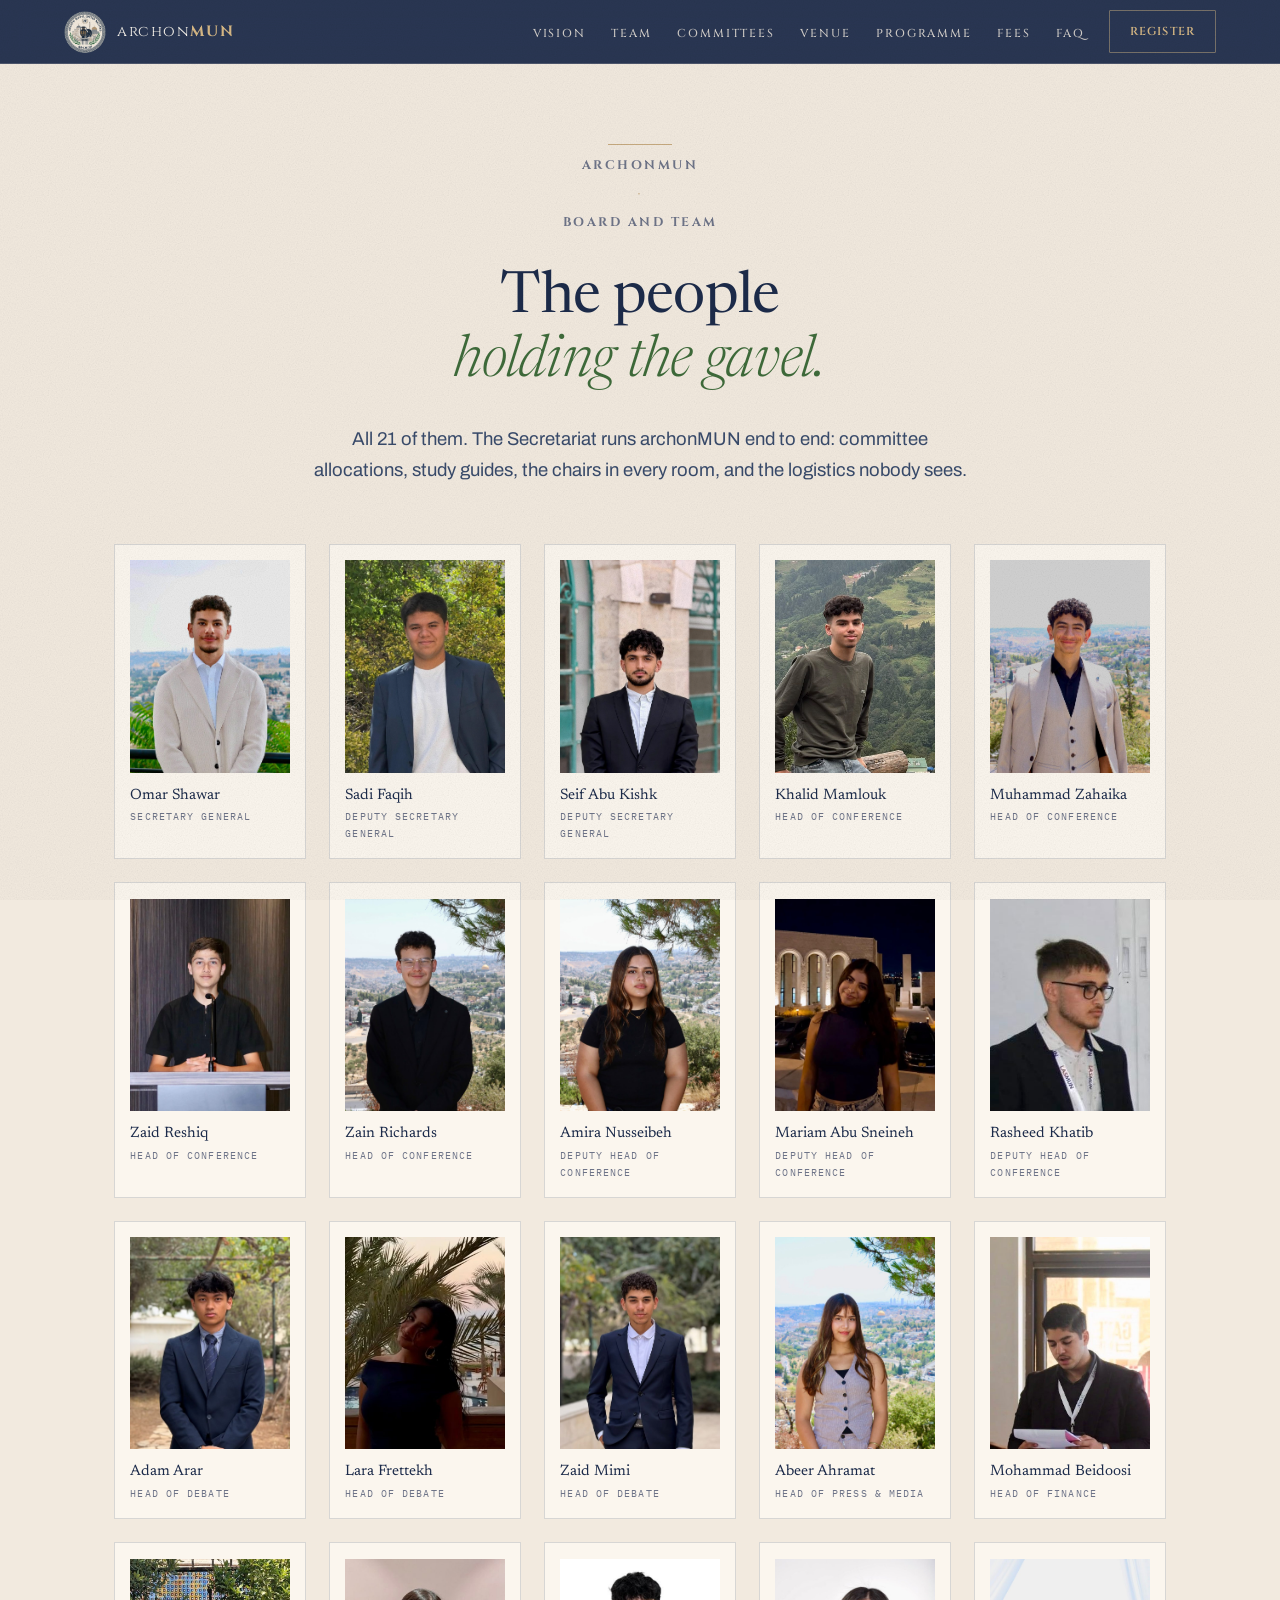
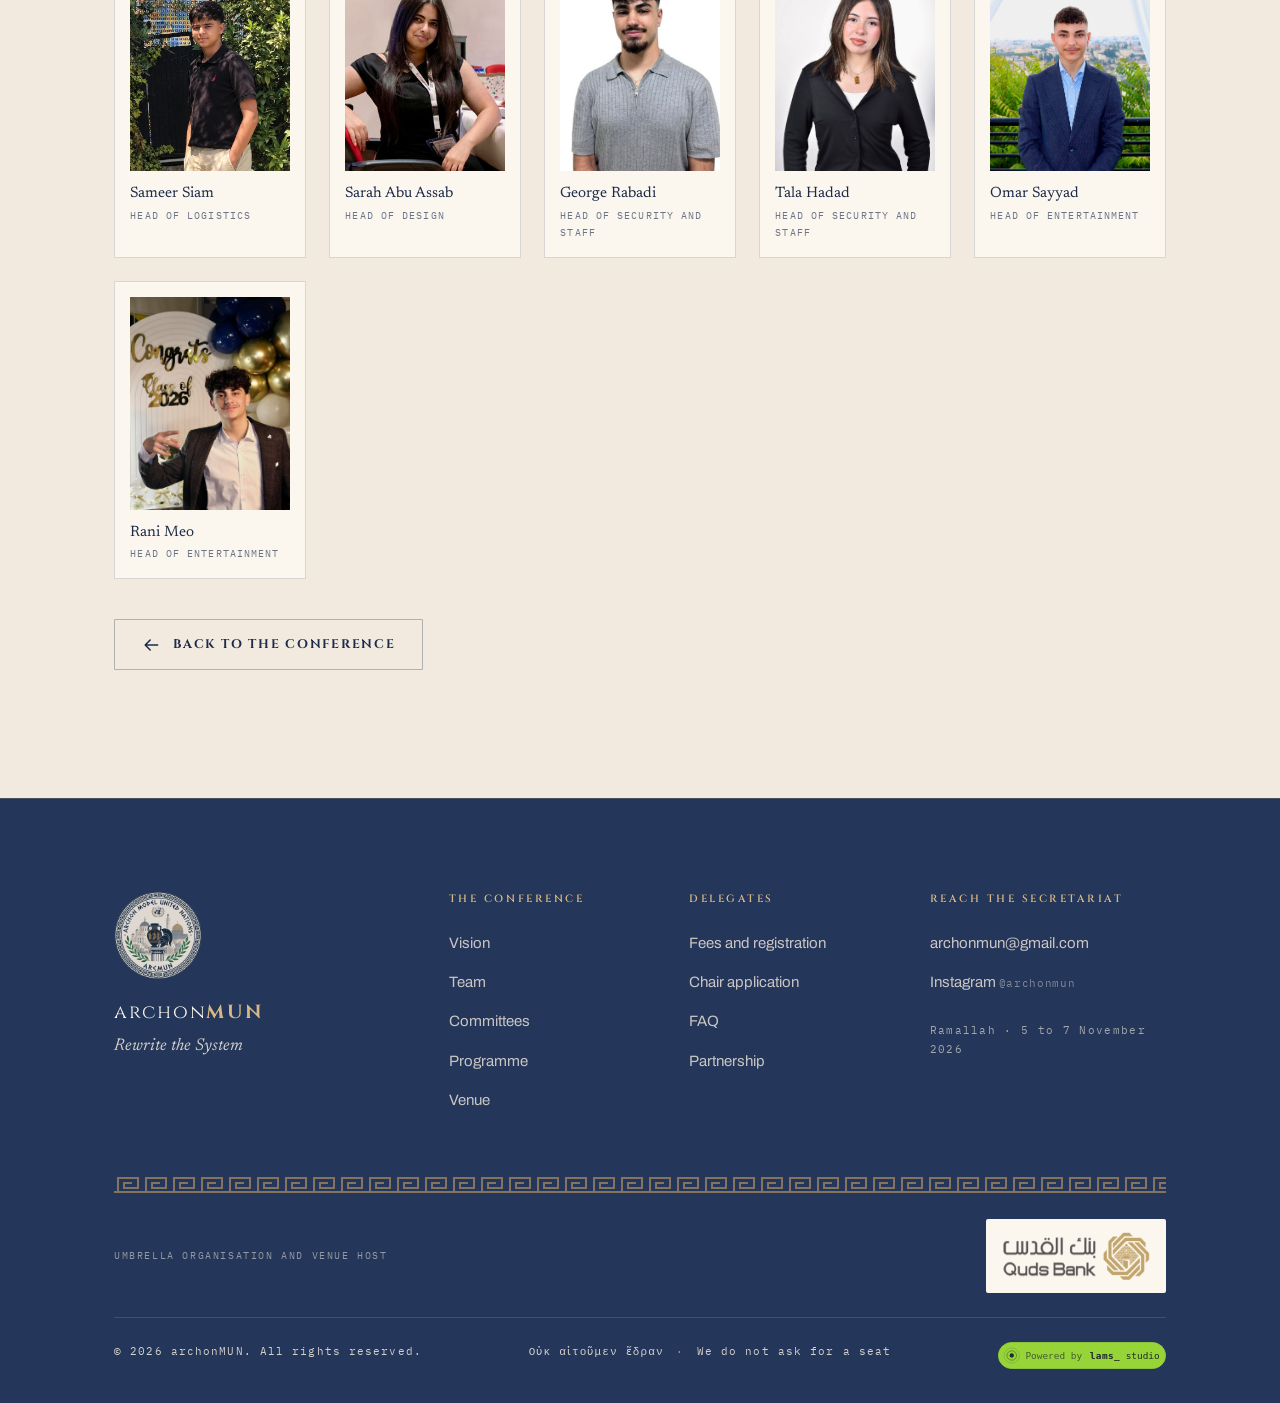
==== commit 7897166e: "Move to the published identity and drop the line art The Instagram set is the real brand, so the pal" ====
--- a/team.html
+++ b/team.html
@@ -12,7 +12,7 @@
 <link rel="preconnect" href="https://fonts.googleapis.com">
 <link rel="preconnect" href="https://fonts.gstatic.com" crossorigin>
 <link href="https://fonts.googleapis.com/css2?family=Archivo:wght@400;500;600;700&family=Cinzel:wght@400;500;600;700;800&family=IBM+Plex+Mono:wght@400;500;600&family=Newsreader:ital,opsz,wght@0,6..72,300;0,6..72,400;0,6..72,500;0,6..72,600;1,6..72,300;1,6..72,400;1,6..72,500&display=swap" rel="stylesheet">
-<link rel="stylesheet" href="css/style.css?v=29">
+<link rel="stylesheet" href="css/style.css?v=32">
 </head>
 <body>
 
@@ -165,6 +165,6 @@
 </footer>
 
 <script src="js/team-data.js?v=4"></script>
-<script src="js/main.js?v=21"></script>
+<script src="js/main.js?v=23"></script>
 </body>
 </html>
--- a/css/style.css
+++ b/css/style.css
@@ -5,36 +5,37 @@
    ══════════════════════════════════════════════════════════════════ */
 
 :root{
-  /* Palette sampled from the two fans: Radial Meander and Terracotta
-     Medallion. Deep blue-black and slate from the first, terracotta and
-     rust from the second, tan gold from the meander bands on both, on
-     their warm paper ground. */
-  --navy:#232A31;              /* deep blue-black, the dark ground */
-  --navy-2:#2C3741;
-  --navy-3:#3A4A55;            /* slate blue */
-  --navy-line:rgba(234,221,209,.16);
-
-  --parchment:#EADDD1;         /* the paper the fans sit on */
-  --parchment-2:#DBC9B8;
-  --cream:#F6EFE7;
-
-  --gold:#B9935F;              /* the meander bands */
-  --gold-hi:#DCC19B;
-
-  --accent:#8E4A2F;            /* terracotta, the warm editorial accent */
-  --accent-hi:#B0603C;
-  --olive:#5E4D30;             /* bronze olive from the first fan */
-  --slate:#3A4A55;
-  --rust:#653621;
+  /* The conference's own identity, read from the published Instagram
+     set: ivory ground, deep navy panels, tan gold display, laurel green.
+     The fan study contributed the warmth; terracotta survives only as a
+     restrained secondary, it is not in the printed material. */
+  --navy:#1C2B4A;              /* the panel navy */
+  --navy-2:#243659;
+  --navy-3:#33456B;
+  --navy-line:rgba(242,234,223,.18);
+
+  --parchment:#F2EADF;         /* ivory ground */
+  --parchment-2:#E6DACA;
+  --cream:#FBF6EE;
+
+  --gold:#B8945F;              /* display gold */
+  --gold-hi:#D7B885;
+  --gold-deep:#8F6F42;
+
+  --accent:#3E6B3A;            /* laurel green, the divider colour */
+  --accent-hi:#5A8A52;
+  --olive:#4A6B3A;
+  --terracotta:#8E4A2F;        /* secondary only */
+  --slate:#33456B;
   --wood:#4D3721;
 
-  --ink:#232A31;
-  --ink-2:#3A4A55;
-  --ink-3:#6E6257;
-
-  --crest-ink:#232A31;
-  --crest-gold:#B9935F;
-  --crest-leaf:#5E4D30;
+  --ink:#1C2B4A;
+  --ink-2:#394B6B;
+  --ink-3:#6E7488;
+
+  --crest-ink:#1C2B4A;
+  --crest-gold:#B8945F;
+  --crest-leaf:#3E6B3A;
 
   --f-inscribe:'Cinzel',Georgia,serif;
   --f-display:'Newsreader',Georgia,serif;
@@ -94,7 +95,7 @@
   margin:0 0 clamp(20px,3vw,34px);display:flex;align-items:center;gap:.7em;
 }
 .kicker i{font-style:normal;color:var(--gold);font-size:9px}
-.sec-navy .kicker{color:rgba(234,221,209,.7)}
+.sec-navy .kicker{color:rgba(242,234,223,.7)}
 
 .sec-title{
   font-family:var(--f-display);font-weight:400;
@@ -107,23 +108,23 @@
   max-width:58ch;font-size:clamp(16.5px,.4vw + 15.5px,18.5px);color:var(--ink-2);
   margin:0 0 clamp(34px,5vw,58px);
 }
-.sec-lead.light{color:rgba(234,221,209,.84)}
+.sec-lead.light{color:rgba(242,234,223,.84)}
 
 .lab{
   font-family:var(--f-mono);font-size:11.5px;letter-spacing:.1em;
   text-transform:uppercase;color:var(--ink-3);
 }
-.sec-navy .lab,.foot .lab{color:rgba(234,221,209,.8)}
+.sec-navy .lab,.foot .lab{color:rgba(242,234,223,.8)}
 
 /* Greek key rule used as a divider */
 .rule-key{
   height:18px;
-  background-image:url("data:image/svg+xml,%3Csvg xmlns='http://www.w3.org/2000/svg' width='28' height='18' viewBox='0 0 28 18'%3E%3Cg fill='none' stroke='%23232A31' stroke-width='2'%3E%3Cpath d='M0 17H28'/%3E%3Cpath d='M4 17V3H24V13H10V8H18'/%3E%3C/g%3E%3C/svg%3E");
+  background-image:url("data:image/svg+xml,%3Csvg xmlns='http://www.w3.org/2000/svg' width='28' height='18' viewBox='0 0 28 18'%3E%3Cg fill='none' stroke='%231C2B4A' stroke-width='2'%3E%3Cpath d='M0 17H28'/%3E%3Cpath d='M4 17V3H24V13H10V8H18'/%3E%3C/g%3E%3C/svg%3E");
   background-repeat:repeat-x;background-position:0 100%;
   background-size:auto 18px;opacity:.45;
 }
 .rule-key.light{
-  background-image:url("data:image/svg+xml,%3Csvg xmlns='http://www.w3.org/2000/svg' width='28' height='18' viewBox='0 0 28 18'%3E%3Cg fill='none' stroke='%23B9935F' stroke-width='2'%3E%3Cpath d='M0 17H28'/%3E%3Cpath d='M4 17V3H24V13H10V8H18'/%3E%3C/g%3E%3C/svg%3E");
+  background-image:url("data:image/svg+xml,%3Csvg xmlns='http://www.w3.org/2000/svg' width='28' height='18' viewBox='0 0 28 18'%3E%3Cg fill='none' stroke='%23B8945F' stroke-width='2'%3E%3Cpath d='M0 17H28'/%3E%3Cpath d='M4 17V3H24V13H10V8H18'/%3E%3C/g%3E%3C/svg%3E");
   opacity:.65;
 }
 
@@ -140,9 +141,9 @@
 .btn:hover{letter-spacing:.145em}
 .btn-gold{background-color:var(--gold);border-color:var(--gold);color:var(--navy)}
 .btn-gold:hover{background-color:var(--gold-hi);border-color:var(--gold-hi);color:var(--navy)}
-.btn-ghost{color:var(--gold-hi);border-color:rgba(220,193,155,.5)}
+.btn-ghost{color:var(--gold-hi);border-color:rgba(215,184,133,.5)}
 .btn-ghost:hover{background-color:var(--gold-hi);border-color:var(--gold-hi);color:var(--navy)}
-.sec-parchment .btn-ghost{color:var(--navy);border-color:rgba(35,42,49,.34)}
+.sec-parchment .btn-ghost{color:var(--navy);border-color:rgba(28,43,74,.34)}
 .sec-parchment .btn-ghost:hover{background-color:var(--navy);border-color:var(--navy);color:var(--cream)}
 .btn.full{width:100%}
 .btn-sm{padding:11px 20px;font-size:11.5px;letter-spacing:.1em}
@@ -167,7 +168,7 @@
 
 /* on navy the mark inverts: cream line work, pale laurel, brighter gold */
 .hero-crest,.nav-crest,.foot-crest{
-  --crest-ink:#EADDD1;--crest-leaf:#9A8E6E;--crest-gold:#DCC19B;
+  --crest-ink:#F2EADF;--crest-leaf:#8FB089;--crest-gold:#D7B885;
 }
 .nav-crest{width:38px;height:38px;flex:none}
 .foot-crest{width:72px;height:72px;opacity:.9;margin-bottom:16px}
@@ -177,12 +178,12 @@
   position:fixed;top:0;left:0;right:0;z-index:900;
   display:flex;align-items:center;gap:24px;
   padding:14px var(--pad);
-  background:rgba(35,42,49,0);
+  background:rgba(28,43,74,0);
   border-bottom:1px solid transparent;
   transition:background .4s var(--ease),border-color .4s var(--ease),padding .4s var(--ease);
 }
 .nav.is-stuck{
-  background:rgba(35,42,49,.94);
+  background:rgba(28,43,74,.94);
   backdrop-filter:blur(14px);-webkit-backdrop-filter:blur(14px);
   border-bottom-color:var(--navy-line);padding-block:10px;
 }
@@ -195,7 +196,7 @@
 .nav-links{display:flex;gap:clamp(14px,2vw,30px);align-items:center}
 .nav-links a{
   font-family:var(--f-inscribe);font-size:11.5px;font-weight:500;letter-spacing:.16em;
-  text-transform:uppercase;text-decoration:none;color:rgba(234,221,209,.85);
+  text-transform:uppercase;text-decoration:none;color:rgba(242,234,223,.85);
   padding:6px 0;position:relative;transition:color .28s var(--ease);
 }
 .nav-links a::after{
@@ -205,7 +206,7 @@
 .nav-links a:hover{color:var(--cream)}
 .nav-links a:hover::after,.nav-links a.is-current::after{right:0}
 .nav-links a.is-current{color:var(--gold-hi)}
-.nav .btn-sm{color:var(--gold-hi);border-color:rgba(220,193,155,.45)}
+.nav .btn-sm{color:var(--gold-hi);border-color:rgba(215,184,133,.45)}
 .nav .btn-sm:hover{background-color:var(--gold-hi);color:var(--navy);border-color:var(--gold-hi)}
 .nav-toggle{display:none;width:44px;height:38px;flex-direction:column;justify-content:center;gap:5px;padding:0 8px}
 .nav-toggle span{display:block;height:1.5px;background:var(--cream);transition:transform .3s var(--ease),opacity .3s}
@@ -224,47 +225,21 @@
   padding:clamp(112px,13vh,150px) var(--pad) clamp(56px,8vh,88px);
   color:var(--cream);
   background:
-    linear-gradient(180deg,#2E3B47 0%,#232A31 48%,#171C22 100%);
+    linear-gradient(180deg,#27395F 0%,#1C2B4A 46%,#101B31 100%);
 }
 /* two soft washes: cool light from above, warm light off the city */
 .hero-glow{
   position:absolute;inset:0;z-index:0;pointer-events:none;
   background:
-    radial-gradient(58% 42% at 50% 6%,rgba(74,97,120,.5) 0%,transparent 70%),
-    radial-gradient(72% 46% at 50% 92%,rgba(185,147,95,.24) 0%,transparent 72%),
-    radial-gradient(30% 26% at 50% 30%,rgba(220,193,155,.14) 0%,transparent 70%);
+    radial-gradient(58% 42% at 50% 6%,rgba(66,94,150,.5) 0%,transparent 70%),
+    radial-gradient(72% 46% at 50% 92%,rgba(184,148,95,.24) 0%,transparent 72%),
+    radial-gradient(30% 26% at 50% 30%,rgba(215,184,133,.14) 0%,transparent 70%);
 }
 
 /* ── the city ─────────────────────────────────────────────────────── */
-.hero-city{
-  position:absolute;left:-7%;width:114%;bottom:0;z-index:0;
-  height:auto;pointer-events:none;
-  color:var(--gold-hi);opacity:.42;
-  /* dissolve upward so the skyline never ends on a hard line */
-  -webkit-mask-image:linear-gradient(to top,#000 0%,#000 34%,rgba(0,0,0,.5) 64%,transparent 97%);
-  mask-image:linear-gradient(to top,#000 0%,#000 34%,rgba(0,0,0,.5) 64%,transparent 97%);
-  animation:cityIn 2.4s var(--ease-soft) both;
-}
-.hero-city .city{width:100%;height:auto;display:block}
-.city-far{fill:currentColor;stroke:none;opacity:.34}
-.city-mid,.city-wall{
-  fill:none;stroke:currentColor;stroke-width:2.1;
-  stroke-linejoin:round;stroke-linecap:round;vector-effect:non-scaling-stroke;
-}
-.city-mid{opacity:.9}
-.city-wall{opacity:.62}
-@keyframes cityIn{
-  from{opacity:0;transform:translateY(34px)}
-  to{opacity:.42;transform:none}
-}
 
 /* scrim between the city and the copy, so text never fights the line art */
-.hero::after{
-  content:'';position:absolute;inset:0;z-index:1;pointer-events:none;
-  background:linear-gradient(180deg,
-    transparent 0%,transparent 44%,
-    rgba(18,23,28,.38) 66%,rgba(18,23,28,.72) 86%,rgba(18,23,28,.86) 100%);
-}
+/* the skyline scrim went with the skyline */
 
 /* ── content ──────────────────────────────────────────────────────── */
 .hero-inner{
@@ -279,7 +254,7 @@
 .hero-mark::before{                       /* soft warm light, not a dark disc */
   content:'';position:absolute;left:50%;top:50%;translate:-50% -50%;
   width:250%;height:250%;border-radius:50%;pointer-events:none;
-  background:radial-gradient(circle,rgba(220,193,155,.15) 0%,rgba(220,193,155,.05) 42%,transparent 68%);
+  background:radial-gradient(circle,rgba(215,184,133,.15) 0%,rgba(215,184,133,.05) 42%,transparent 68%);
 }
 .hero-mark .hero-crest{
   position:relative;
@@ -287,7 +262,7 @@
 }
 .hero-mark img.hero-crest{
   border-radius:50%;
-  box-shadow:0 22px 60px rgba(6,12,30,.6),0 0 0 1px rgba(220,193,155,.28);
+  box-shadow:0 22px 60px rgba(6,12,30,.6),0 0 0 1px rgba(215,184,133,.28);
 }
 
 .eyebrow{
@@ -341,7 +316,7 @@
 
 .hero-lead{
   max-width:50ch;margin:0 0 clamp(24px,3vw,34px);
-  color:rgba(234,221,209,.85);
+  color:rgba(242,234,223,.85);
   font-family:var(--f-display);font-weight:300;
   font-size:clamp(17px,1.35vw,21px);line-height:1.62;
   animation:rise 1.5s .74s var(--ease-soft) both;
@@ -361,11 +336,11 @@
 .hero-facts li{position:relative;display:flex;flex-direction:column;gap:5px}
 .hero-facts li + li::before{
   content:'';position:absolute;left:clamp(-10px,-1.7vw,-25px);top:12%;bottom:12%;
-  width:1px;background:linear-gradient(transparent,rgba(220,193,155,.45),transparent);
+  width:1px;background:linear-gradient(transparent,rgba(215,184,133,.45),transparent);
 }
 .hero-facts span{
   font-family:var(--f-mono);font-size:10px;letter-spacing:.18em;
-  text-transform:uppercase;color:rgba(220,193,155,.78);
+  text-transform:uppercase;color:rgba(215,184,133,.78);
 }
 .hero-facts b{
   font-family:var(--f-display);font-weight:400;
@@ -379,11 +354,11 @@
 }
 .hc-lab{
   width:100%;font-family:var(--f-mono);font-size:10.5px;letter-spacing:.2em;
-  text-transform:uppercase;color:rgba(234,221,209,.6);margin:0 0 4px;
+  text-transform:uppercase;color:rgba(242,234,223,.6);margin:0 0 4px;
 }
 .hc-t{
   font-family:var(--f-mono);font-size:12px;letter-spacing:.08em;
-  color:rgba(220,193,155,.72);
+  color:rgba(215,184,133,.72);
 }
 .hc-t b{
   font-family:var(--f-inscribe);font-weight:600;
@@ -422,7 +397,6 @@
 }
 @media (max-width:720px){
   /* zoom the panorama in so the domes still read at phone width */
-  .hero-city{left:-32%;width:164%;opacity:.36}
   .hero-facts{gap:18px 26px}
   .hero-facts li + li::before{display:none}
   .hero-facts li{
@@ -444,7 +418,7 @@
 .sec-navy{background:var(--navy);color:var(--cream)}
 .sec-navy::before{
   content:'';position:absolute;inset:0;pointer-events:none;opacity:.018;
-  background-image:url("data:image/svg+xml,%3Csvg xmlns='http://www.w3.org/2000/svg' width='90' height='90'%3E%3Cpath d='M8 82h74V8H24v58h50V24H40v34h18V40' fill='none' stroke='%23EADDD1' stroke-width='3'/%3E%3C/svg%3E");
+  background-image:url("data:image/svg+xml,%3Csvg xmlns='http://www.w3.org/2000/svg' width='90' height='90'%3E%3Cpath d='M8 82h74V8H24v58h50V24H40v34h18V40' fill='none' stroke='%23F2EADF' stroke-width='3'/%3E%3C/svg%3E");
   background-size:150px 150px;
 }
 .sec-navy > .wrap{position:relative;z-index:1}
@@ -490,7 +464,7 @@
 }
 .g-lab{display:block;font-family:var(--f-inscribe);font-size:12.5px;letter-spacing:.16em;
   text-transform:uppercase;color:var(--cream);margin-bottom:5px}
-.g-sub{display:block;font-size:14px;color:rgba(234,221,209,.8)}
+.g-sub{display:block;font-size:14px;color:rgba(242,234,223,.8)}
 
 .glance-strip{
   display:grid;grid-template-columns:repeat(4,1fr);gap:24px;
@@ -504,14 +478,14 @@
 .filters{display:flex;flex-wrap:wrap;gap:9px;margin-bottom:clamp(28px,4vw,40px)}
 .chip{
   font-family:var(--f-inscribe);font-size:11px;font-weight:600;letter-spacing:.15em;
-  text-transform:uppercase;padding:9px 18px;border:1px solid rgba(35,42,49,.26);
+  text-transform:uppercase;padding:9px 18px;border:1px solid rgba(28,43,74,.26);
   border-radius:100px;color:var(--ink-2);transition:all .3s var(--ease);
 }
 .chip:hover{border-color:var(--navy);color:var(--navy)}
 .chip.is-on{background:var(--navy);border-color:var(--navy);color:var(--cream)}
 
-.committees{border-top:1px solid rgba(35,42,49,.2)}
-.cm{border-bottom:1px solid rgba(35,42,49,.2);transition:opacity .4s var(--ease)}
+.committees{border-top:1px solid rgba(28,43,74,.2)}
+.cm{border-bottom:1px solid rgba(28,43,74,.2);transition:opacity .4s var(--ease)}
 .cm[hidden]{display:none}
 .cm-head{
   display:grid;grid-template-columns:auto 1fr auto auto;align-items:center;
@@ -519,7 +493,7 @@
   padding:clamp(22px,3vw,32px) 4px;position:relative;
 }
 .cm-head::before{
-  content:'';position:absolute;inset:0 -14px;background:rgba(35,42,49,.045);
+  content:'';position:absolute;inset:0 -14px;background:rgba(28,43,74,.045);
   opacity:0;transition:opacity .32s var(--ease);
 }
 .cm-head:hover::before{opacity:1}
@@ -543,11 +517,11 @@
   text-transform:uppercase;padding:6px 13px;border-radius:100px;white-space:nowrap;
   border:1px solid;
 }
-.cm-level[data-lv="beginner"]{color:var(--olive);border-color:rgba(94,77,48,.45);background:rgba(94,77,48,.08)}
-.cm-level[data-lv="intermediate"]{color:#8A6A1F;border-color:rgba(185,147,95,.5);background:rgba(185,147,95,.1)}
-.cm-level[data-lv="advanced"]{color:var(--accent);border-color:rgba(35,42,49,.4);background:rgba(35,42,49,.06)}
+.cm-level[data-lv="beginner"]{color:var(--olive);border-color:rgba(62,107,58,.45);background:rgba(62,107,58,.08)}
+.cm-level[data-lv="intermediate"]{color:#8A6A1F;border-color:rgba(184,148,95,.5);background:rgba(184,148,95,.1)}
+.cm-level[data-lv="advanced"]{color:var(--accent);border-color:rgba(28,43,74,.4);background:rgba(28,43,74,.06)}
 .cm-plus{
-  width:34px;height:34px;border:1px solid rgba(35,42,49,.3);border-radius:50%;
+  width:34px;height:34px;border:1px solid rgba(28,43,74,.3);border-radius:50%;
   display:grid;place-items:center;flex:none;transition:all .35s var(--ease);
 }
 .cm-plus::before,.cm-plus::after{
@@ -565,11 +539,11 @@
 .cm-blurb{max-width:62ch;color:var(--ink-2);margin-bottom:26px;font-size:16px}
 .topics{display:grid;gap:18px}
 .topic{
-  background:var(--cream);border:1px solid rgba(35,42,49,.14);
+  background:var(--cream);border:1px solid rgba(28,43,74,.14);
   border-left:3px solid var(--gold);padding:clamp(20px,2.6vw,28px);
   position:relative;transition:transform .4s var(--ease),box-shadow .4s var(--ease);
 }
-.topic:hover{transform:translateX(4px);box-shadow:-4px 8px 28px rgba(35,42,49,.08)}
+.topic:hover{transform:translateX(4px);box-shadow:-4px 8px 28px rgba(28,43,74,.08)}
 .topic-i{
   font-family:var(--f-mono);font-size:10px;letter-spacing:.2em;text-transform:uppercase;
   color:var(--gold);display:block;margin-bottom:10px;
@@ -581,7 +555,7 @@
 .topic p{margin:0;font-size:15.5px;color:var(--ink-2)}
 .topic .event{
   display:block;margin-top:14px;padding-top:14px;font-size:14.5px;
-  border-top:1px dashed rgba(35,42,49,.2);color:var(--ink-2);
+  border-top:1px dashed rgba(28,43,74,.2);color:var(--ink-2);
 }
 .topic .event b{
   font-family:var(--f-inscribe);font-size:10px;letter-spacing:.18em;text-transform:uppercase;
@@ -590,20 +564,20 @@
 
 /* ══ VENUE ═════════════════════════════════════════════════════════ */
 .venue-grid{display:grid;grid-template-columns:1.15fr .85fr;gap:clamp(36px,6vw,80px);align-items:center}
-.venue-copy p{color:rgba(234,221,209,.84);max-width:54ch}
+.venue-copy p{color:rgba(242,234,223,.84);max-width:54ch}
 .venue-facts{margin:clamp(28px,4vw,38px) 0;border-top:1px solid var(--navy-line)}
 .venue-facts li{
   display:grid;grid-template-columns:minmax(140px,.42fr) 1fr;gap:18px;
   padding:15px 0;border-bottom:1px solid var(--navy-line);align-items:baseline;
 }
 .venue-facts .val{color:var(--cream);font-size:15.5px}
-.venue-note{font-size:14.5px!important;color:rgba(234,221,209,.8)!important;
+.venue-note{font-size:14.5px!important;color:rgba(242,234,223,.8)!important;
   border-left:2px solid var(--gold);padding-left:14px}
 .venue-art{text-align:center}
 .skyline{color:var(--gold-hi);opacity:.85;margin-bottom:18px}
 .venue-art .rule-key{margin-bottom:14px}
 .skyline-cap{font-family:var(--f-mono);font-size:11px;letter-spacing:.2em;
-  color:rgba(234,221,209,.64);margin:0}
+  color:rgba(242,234,223,.64);margin:0}
 
 /* ══ PROGRAMME ═════════════════════════════════════════════════════
    A running order, so it reads as a timetable: a fixed time column on
@@ -623,8 +597,8 @@
   content:'';width:9px;height:9px;flex:none;transform:rotate(45deg);
   background:var(--ink-3);
 }
-.schedule{display:grid;gap:1px;background:rgba(35,42,49,.18);
-  border:1px solid rgba(35,42,49,.18)}
+.schedule{display:grid;gap:1px;background:rgba(28,43,74,.18);
+  border:1px solid rgba(28,43,74,.18)}
 .schedule > li{
   background:var(--parchment);padding:clamp(22px,3vw,34px);
   display:grid;grid-template-columns:minmax(190px,.32fr) 1fr;
@@ -645,13 +619,13 @@
   display:grid;grid-template-columns:minmax(104px,auto) 1fr;
   gap:clamp(14px,2vw,26px);align-items:baseline;
   padding:11px 0 11px 20px;position:relative;
-  border-bottom:1px dotted rgba(35,42,49,.2);
+  border-bottom:1px dotted rgba(28,43,74,.2);
 }
 .sc-row:last-child{border-bottom:0}
 .sc-row::before{                       /* the kind marker */
   content:'';position:absolute;left:0;top:1.05em;
   width:9px;height:9px;transform:rotate(45deg);
-  background:transparent;border:1.5px solid rgba(35,42,49,.3);
+  background:transparent;border:1.5px solid rgba(28,43,74,.3);
 }
 .sc-t{
   font-family:var(--f-mono);font-size:12.5px;letter-spacing:.04em;
@@ -665,7 +639,7 @@
 .sc-row.is-social::before,.sc-key .is-social::before{background:var(--accent);border-color:var(--accent)}
 .sc-row.is-travel::before,.sc-key .is-travel::before{
   background:transparent;border-color:var(--ink-3);border-radius:50%;transform:none}
-.sc-row.is-break::before,.sc-key .is-break::before{background:transparent;border-color:rgba(35,42,49,.28)}
+.sc-row.is-break::before,.sc-key .is-break::before{background:transparent;border-color:rgba(28,43,74,.28)}
 
 .sc-row.is-session .sc-w,.sc-row.is-ceremony .sc-w{
   font-family:var(--f-display);font-size:clamp(17px,1.5vw,21px);color:var(--ink);
@@ -688,8 +662,8 @@
 /* ══ PARTNERS ══════════════════════════════════════════════════════ */
 
 /* ══ FAQ ═══════════════════════════════════════════════════════════ */
-.faq{border-top:1px solid rgba(35,42,49,.2)}
-.fq{border-bottom:1px solid rgba(35,42,49,.2)}
+.faq{border-top:1px solid rgba(28,43,74,.2)}
+.fq{border-bottom:1px solid rgba(28,43,74,.2)}
 .fq-head{
   display:flex;align-items:center;justify-content:space-between;gap:22px;width:100%;
   text-align:left;padding:22px 2px;font-family:var(--f-display);
@@ -710,7 +684,7 @@
 
 /* ══ FOOTER ════════════════════════════════════════════════════════ */
 .foot{background:var(--navy-2);color:var(--cream);padding:clamp(60px,8vw,92px) 0 34px;
-  border-top:1px solid rgba(220,193,155,.2)}
+  border-top:1px solid rgba(215,184,133,.2)}
 .foot-top{
   display:grid;grid-template-columns:1.5fr 1fr 1fr 1.25fr;
   gap:clamp(28px,4vw,52px);margin-bottom:clamp(38px,5vw,56px);
@@ -718,24 +692,24 @@
 .foot-word{font-family:var(--f-inscribe);font-size:19px;letter-spacing:.1em;margin:0 0 4px}
 .foot-word b{color:var(--gold-hi);letter-spacing:.12em}
 .foot-tag{font-family:var(--f-display);font-style:italic;font-size:17px;
-  color:rgba(234,221,209,.85);margin:0}
+  color:rgba(242,234,223,.85);margin:0}
 .foot-h{
   font-family:var(--f-inscribe);font-size:10.5px;font-weight:600;letter-spacing:.24em;
   text-transform:uppercase;color:var(--gold-hi);margin-bottom:16px;
 }
 .foot-col ul{display:grid;gap:2px}
 .foot-col a{
-  text-decoration:none;font-size:15px;color:rgba(234,221,209,.8);
+  text-decoration:none;font-size:15px;color:rgba(242,234,223,.8);
   display:inline-block;padding:6px 0;transition:color .28s var(--ease);
 }
 .foot-col a:hover{color:var(--gold-hi)}
 .foot-loc{font-family:var(--f-mono);font-size:11px;letter-spacing:.12em;
-  color:rgba(234,221,209,.62);margin:20px 0 0}
+  color:rgba(242,234,223,.62);margin:20px 0 0}
 .foot .rule-key{margin-bottom:26px}
 .foot-bot{
   display:flex;flex-wrap:wrap;gap:12px 26px;justify-content:space-between;
   font-family:var(--f-mono);font-size:11px;letter-spacing:.1em;
-  color:rgba(234,221,209,.85);
+  color:rgba(242,234,223,.85);
 }
 .foot-bot p{margin:0}
 .foot-motto i{font-style:normal;color:var(--gold);padding-inline:.4em}
@@ -751,7 +725,7 @@
 @media (max-width:900px){
   .nav-links{
     position:fixed;inset:0 0 auto;top:0;padding:96px var(--pad) 40px;
-    background:rgba(35,42,49,.985);backdrop-filter:blur(18px);
+    background:rgba(28,43,74,.985);backdrop-filter:blur(18px);
     flex-direction:column;align-items:flex-start;gap:4px;
     transform:translateY(-100%);transition:transform .5s var(--ease);
     border-bottom:1px solid var(--navy-line);
@@ -762,8 +736,7 @@
   .nav-links a::after{display:none}
   .nav-toggle{display:flex}
   .nav .btn-sm{margin-left:auto}
-  
-  
+
   
   .programme > li{grid-template-columns:1fr}
   .cm-head{grid-template-columns:auto 1fr auto;row-gap:10px}
@@ -832,14 +805,14 @@
 }
 .tm{
   display:flex;flex-direction:column;
-  border:1px solid rgba(35,42,49,.16);background:var(--cream);
+  border:1px solid rgba(28,43,74,.16);background:var(--cream);
   padding:clamp(12px,1.2vw,16px);
   transition:border-color .4s var(--ease),transform .4s var(--ease-soft),
              box-shadow .4s var(--ease);
 }
 .tm:hover{
-  border-color:rgba(185,147,95,.65);transform:translateY(-3px);
-  box-shadow:0 14px 34px rgba(35,42,49,.1);
+  border-color:rgba(184,148,95,.65);transform:translateY(-3px);
+  box-shadow:0 14px 34px rgba(28,43,74,.1);
 }
 .tm-photo{
   display:block;position:relative;overflow:hidden;
@@ -855,7 +828,7 @@
   position:absolute;inset:0;display:grid;place-items:center;
   font-family:var(--f-inscribe);font-weight:700;
   font-size:clamp(26px,3vw,40px);letter-spacing:.06em;
-  color:rgba(35,42,49,.28);
+  color:rgba(28,43,74,.28);
 }
 .tm-name{
   font-family:var(--f-display);font-size:clamp(15px,1.15vw,18px);
@@ -873,7 +846,7 @@
   display:inline-flex;align-items:center;gap:12px;text-decoration:none;
   font-family:var(--f-inscribe);font-size:12.5px;font-weight:700;
   letter-spacing:.14em;text-transform:uppercase;color:var(--navy);
-  padding:14px 26px;border:1.5px solid rgba(35,42,49,.3);border-radius:1px;
+  padding:14px 26px;border:1.5px solid rgba(28,43,74,.3);border-radius:1px;
   transition:color .32s var(--ease),background-color .32s var(--ease),
              border-color .32s var(--ease);
 }
@@ -883,11 +856,11 @@
 .tml-count{
   font-family:var(--f-mono);font-size:10.5px;font-weight:400;
   letter-spacing:.08em;text-transform:none;color:var(--ink-3);
-  padding-left:12px;border-left:1px solid rgba(35,42,49,.24);
+  padding-left:12px;border-left:1px solid rgba(28,43,74,.24);
   transition:color .32s var(--ease),border-color .32s var(--ease);
 }
 .team-more-link:hover .tml-count{
-  color:rgba(234,221,209,.72);border-left-color:rgba(234,221,209,.3);
+  color:rgba(242,234,223,.72);border-left-color:rgba(242,234,223,.3);
 }
 .tml-arrow{
   width:20px;height:20px;flex:none;fill:none;stroke:currentColor;
@@ -937,41 +910,41 @@
 }
 .pl-what{
   font-family:var(--f-mono);font-size:10.5px;letter-spacing:.16em;
-  text-transform:uppercase;color:rgba(220,193,155,.85);margin:0 0 6px;
+  text-transform:uppercase;color:rgba(215,184,133,.85);margin:0 0 6px;
 }
 .pl-body h3{
   font-family:var(--f-display);font-size:clamp(21px,2.2vw,29px);
   letter-spacing:-.012em;margin-bottom:.35em;color:var(--cream);
 }
-.pl-note{margin:0;font-size:15px;color:rgba(234,221,209,.78);max-width:52ch}
+.pl-note{margin:0;font-size:15px;color:rgba(242,234,223,.78);max-width:52ch}
 .pl-meta{display:flex;gap:10px;align-items:baseline;margin:12px 0 0;font-size:14px;
-  color:rgba(234,221,209,.62)}
+  color:rgba(242,234,223,.62)}
 .pl-shot{
   aspect-ratio:4/3;display:grid;place-items:center;text-align:center;
-  border:1px dashed rgba(220,193,155,.32);background:rgba(234,221,209,.04);
+  border:1px dashed rgba(215,184,133,.32);background:rgba(242,234,223,.04);
   padding:10px;
 }
 .pl-shot span{
   font-family:var(--f-mono);font-size:10px;letter-spacing:.12em;
-  text-transform:uppercase;color:rgba(234,221,209,.5);
+  text-transform:uppercase;color:rgba(242,234,223,.5);
 }
 
 .transit{
   display:grid;grid-template-columns:1.05fr .95fr;gap:clamp(26px,4vw,56px);
   padding-top:clamp(26px,3.4vw,40px);border-top:1px solid var(--navy-line);
 }
-.transit-copy p{color:rgba(234,221,209,.8);max-width:48ch}
+.transit-copy p{color:rgba(242,234,223,.8);max-width:48ch}
 .transit-pts{display:grid;gap:10px;margin:16px 0 18px}
 .transit-pts li{
   display:flex;align-items:center;gap:12px;
   font-family:var(--f-display);font-size:clamp(17px,1.5vw,21px);color:var(--cream);
 }
 .tp-dot{width:9px;height:9px;flex:none;transform:rotate(45deg);
-  background:var(--gold);box-shadow:0 0 0 4px rgba(185,147,95,.16)}
+  background:var(--gold);box-shadow:0 0 0 4px rgba(184,148,95,.16)}
 .transit-facts{display:grid;gap:0;align-content:start}
 .transit-facts > div{
   display:flex;justify-content:space-between;align-items:baseline;gap:18px;
-  padding:13px 0;border-bottom:1px dotted rgba(234,221,209,.2);
+  padding:13px 0;border-bottom:1px dotted rgba(242,234,223,.2);
 }
 .transit-facts .val{color:var(--cream);font-family:var(--f-display);
   font-size:clamp(14.5px,1.1vw,16.5px);text-align:right}
@@ -981,8 +954,8 @@
   display:grid;grid-template-columns:minmax(180px,.34fr) 1fr;
   gap:clamp(22px,3.4vw,46px);align-items:center;
   margin-top:clamp(30px,4vw,46px);padding:clamp(24px,3vw,36px);
-  border:1px solid rgba(185,147,95,.4);
-  background:linear-gradient(140deg,rgba(185,147,95,.1),rgba(185,147,95,.02));
+  border:1px solid rgba(184,148,95,.4);
+  background:linear-gradient(140deg,rgba(184,148,95,.1),rgba(184,148,95,.02));
 }
 /* the bank's wordmark is dark grey, so it gets its own light ground
    rather than being recoloured */
@@ -996,16 +969,16 @@
   letter-spacing:-.012em;margin-bottom:.4em;
 }
 .umbrella-copy p{margin:0;color:var(--ink-2);max-width:60ch}
-.umbrella .panel-h{color:var(--ink-3);border-bottom-color:rgba(35,42,49,.2)}
+.umbrella .panel-h{color:var(--ink-3);border-bottom-color:rgba(28,43,74,.2)}
 
 .foot-host{
   display:flex;flex-wrap:wrap;align-items:center;gap:14px 22px;
   padding-bottom:24px;margin-bottom:24px;
-  border-bottom:1px solid rgba(234,221,209,.14);
+  border-bottom:1px solid rgba(242,234,223,.14);
 }
 .foot-host-lab{
   margin:0;font-family:var(--f-mono);font-size:10px;letter-spacing:.16em;
-  text-transform:uppercase;color:rgba(234,221,209,.55);
+  text-transform:uppercase;color:rgba(242,234,223,.55);
 }
 .foot-host-mark{padding:10px 16px;margin-left:auto}
 .foot-host-mark img{width:148px;height:auto;display:block}
@@ -1034,13 +1007,8 @@
    ══════════════════════════════════════════════════════════════════ */
 .topic-head{display:flex;align-items:center;gap:12px;margin-bottom:12px}
 .topic-head .topic-i{margin:0}
-.topic-motif{
-  width:38px;height:38px;flex:none;
-  fill:none;stroke:var(--gold);stroke-width:2;
-  stroke-linecap:round;stroke-linejoin:round;
-  transition:stroke .35s var(--ease),transform .5s var(--ease-soft);
-}
-.topic:hover .topic-motif{stroke:var(--accent);transform:scale(1.08) rotate(-3deg)}
+
+.topic:hover 
 
 /* ══ BUILD CREDIT ══════════════════════════════════════════════════
    lams_studio badge. Referenced as an <img> on purpose: the file
@@ -1062,8 +1030,8 @@
 
 /* ══ VENUE PHOTOGRAPHY ═════════════════════════════════════════════ */
 figure.pl-shot{
-  margin:0;padding:0;border:1px solid rgba(220,193,155,.28);
-  background:rgba(234,221,209,.04);overflow:hidden;aspect-ratio:4/3;
+  margin:0;padding:0;border:1px solid rgba(215,184,133,.28);
+  background:rgba(242,234,223,.04);overflow:hidden;aspect-ratio:4/3;
 }
 figure.pl-shot img{
   width:100%;height:100%;object-fit:cover;display:block;
@@ -1081,18 +1049,18 @@
   letter-spacing:.16em;text-transform:uppercase;color:var(--gold-hi);
 }
 .tp-where{font-family:var(--f-display);font-size:clamp(16px,1.4vw,20px);color:var(--cream)}
-.tp-where i{font-style:italic;color:rgba(234,221,209,.6);padding-inline:.15em}
-.tp-when{font-size:13.5px;color:rgba(234,221,209,.6)}
+.tp-where i{font-style:italic;color:rgba(242,234,223,.6);padding-inline:.15em}
+.tp-when{font-size:13.5px;color:rgba(242,234,223,.6)}
 .transit-pts .tp-dot{margin-top:7px}
 
 /* ── chairs apply separately ──────────────────────────────────────── */
 .chair-cta{
   margin:clamp(26px,3.2vw,38px) 0 0;padding-top:clamp(22px,2.6vw,30px);
-  border-top:1px solid rgba(35,42,49,.2);
+  border-top:1px solid rgba(28,43,74,.2);
   font-family:var(--f-display);font-size:clamp(17px,1.5vw,21px);
   color:var(--ink-2);
 }
-.sec-navy .chair-cta{border-top-color:var(--navy-line);color:rgba(234,221,209,.78)}
+.sec-navy .chair-cta{border-top-color:var(--navy-line);color:rgba(242,234,223,.78)}
 .chair-cta a{
   color:var(--accent);text-decoration:none;
   background-image:linear-gradient(currentColor,currentColor);
@@ -1103,7 +1071,7 @@
 .sec-navy .chair-cta a{color:var(--gold-hi)}
 .handle{
   font-family:var(--f-mono);font-size:11px;letter-spacing:.06em;
-  color:rgba(234,221,209,.45);
+  color:rgba(242,234,223,.45);
 }
 
 /* ══ THREE.JS STAGES ═══════════════════════════════════════════════
@@ -1162,3 +1130,108 @@
 @media (prefers-reduced-motion:reduce){
   .hero-stage{transition:none}
 }
+
+/* ══ THE PRINTED SET ═══════════════════════════════════════════════
+   Devices carried over from the published Instagram material: a Greek
+   key inlay framing a panel, a laurel arrow divider, and the date
+   tiles. Solid forms throughout, no line art.
+   ══════════════════════════════════════════════════════════════════ */
+
+/* a meander band, drawn heavy enough to read as inlay rather than rule */
+.meander{
+  --m-col:%23B8945F;
+  height:16px;
+  background-image:url("data:image/svg+xml,%3Csvg xmlns='http://www.w3.org/2000/svg' width='48' height='16' viewBox='0 0 48 16'%3E%3Cpath d='M0 12.8L41.6 12.8L41.6 3.2L9.6 3.2L9.6 6.4L32 6.4L32 9.6L16 9.6' fill='none' stroke='%23B8945F' stroke-width='3.2' stroke-linecap='square'/%3E%3C/svg%3E");
+  background-repeat:repeat-x;background-size:auto 16px;
+}
+
+/* a panel framed by the key, the shape every card in the set uses */
+.framed{position:relative;padding:clamp(26px,3.4vw,46px)}
+.framed::before{
+  content:'';position:absolute;inset:0;pointer-events:none;
+  border:1px solid rgba(184,148,95,.55);
+}
+.framed::after{
+  content:'';position:absolute;inset:9px;pointer-events:none;
+  border:1px solid rgba(184,148,95,.3);
+}
+.sec-parchment .framed::before{border-color:rgba(28,43,74,.45)}
+.sec-parchment .framed::after{border-color:rgba(28,43,74,.2)}
+
+/* laurel arrow divider: »»» — ««« */
+.divider{
+  display:flex;align-items:center;justify-content:center;gap:10px;
+  margin:clamp(18px,2.4vw,28px) 0;
+}
+.divider i{
+  width:0;height:0;border-block:5px solid transparent;
+  border-left:9px solid var(--accent);opacity:.9;
+}
+.divider i:last-child{border-left:0;border-right:9px solid var(--accent)}
+.divider span{
+  width:clamp(44px,7vw,90px);height:1px;background:var(--accent);opacity:.65;
+}
+.sec-navy .divider i,.hero .divider i{border-left-color:var(--gold)}
+.sec-navy .divider i:last-child,.hero .divider i:last-child{border-right-color:var(--gold)}
+.sec-navy .divider span,.hero .divider span{background:var(--gold)}
+
+/* ── date tiles ───────────────────────────────────────────────────── */
+.dates{
+  display:flex;justify-content:center;gap:clamp(10px,1.4vw,16px);
+  margin:0 0 10px;
+}
+.dates li{
+  display:flex;flex-direction:column;align-items:center;
+  min-width:clamp(62px,7vw,84px);
+  border:1px solid rgba(215,184,133,.5);
+  background:rgba(242,234,223,.05);
+}
+.dates span{
+  display:block;width:100%;text-align:center;padding:5px 0;
+  font-family:var(--f-mono);font-size:9.5px;letter-spacing:.2em;
+  text-transform:uppercase;color:var(--gold-hi);
+  border-bottom:1px solid rgba(215,184,133,.4);
+}
+.dates b{
+  display:block;padding:7px 0 9px;
+  font-family:var(--f-display);font-weight:400;
+  font-size:clamp(26px,3vw,38px);line-height:1;color:var(--cream);
+  font-variant-numeric:lining-nums tabular-nums;
+}
+.dates-month{
+  margin:0 0 clamp(22px,2.6vw,30px);text-align:center;
+  font-family:var(--f-inscribe);font-size:11px;font-weight:600;
+  letter-spacing:.26em;text-transform:uppercase;color:var(--gold-hi);
+}
+
+/* ── the eyebrow every printed card carries ───────────────────────── */
+.kicker{justify-content:center;text-align:center;flex-direction:column;gap:10px}
+.kicker::before{
+  content:'';width:64px;height:1px;background:var(--gold);opacity:.75;
+}
+.sec-title,.sec-lead{text-align:center;margin-inline:auto}
+.sec-lead{max-width:60ch}
+
+/* ── the key inlay framing the hero panel ─────────────────────────── */
+/* the frame starts below the nav: run it to the top and the key band
+   lands behind the menu, which is what the first hero frame did wrong */
+.hero::after{
+  content:'';position:absolute;z-index:1;pointer-events:none;
+  top:clamp(84px,10vh,104px);
+  right:clamp(16px,2.2vw,30px);
+  bottom:clamp(16px,2.2vw,30px);
+  left:clamp(16px,2.2vw,30px);
+  border:1px solid rgba(215,184,133,.4);
+}
+.hero-key{
+  position:absolute;z-index:1;pointer-events:none;
+  left:calc(clamp(16px,2.2vw,30px) + 1px);
+  right:calc(clamp(16px,2.2vw,30px) + 1px);
+  height:16px;opacity:.6;
+}
+.hero-key.is-top{top:calc(clamp(84px,10vh,104px) + 9px)}
+.hero-key.is-bottom{bottom:calc(clamp(16px,2.2vw,30px) + 9px);transform:scaleY(-1)}
+@media (max-width:620px){
+  .hero-key{display:none}
+  .hero::after{top:76px;right:12px;bottom:12px;left:12px}
+}
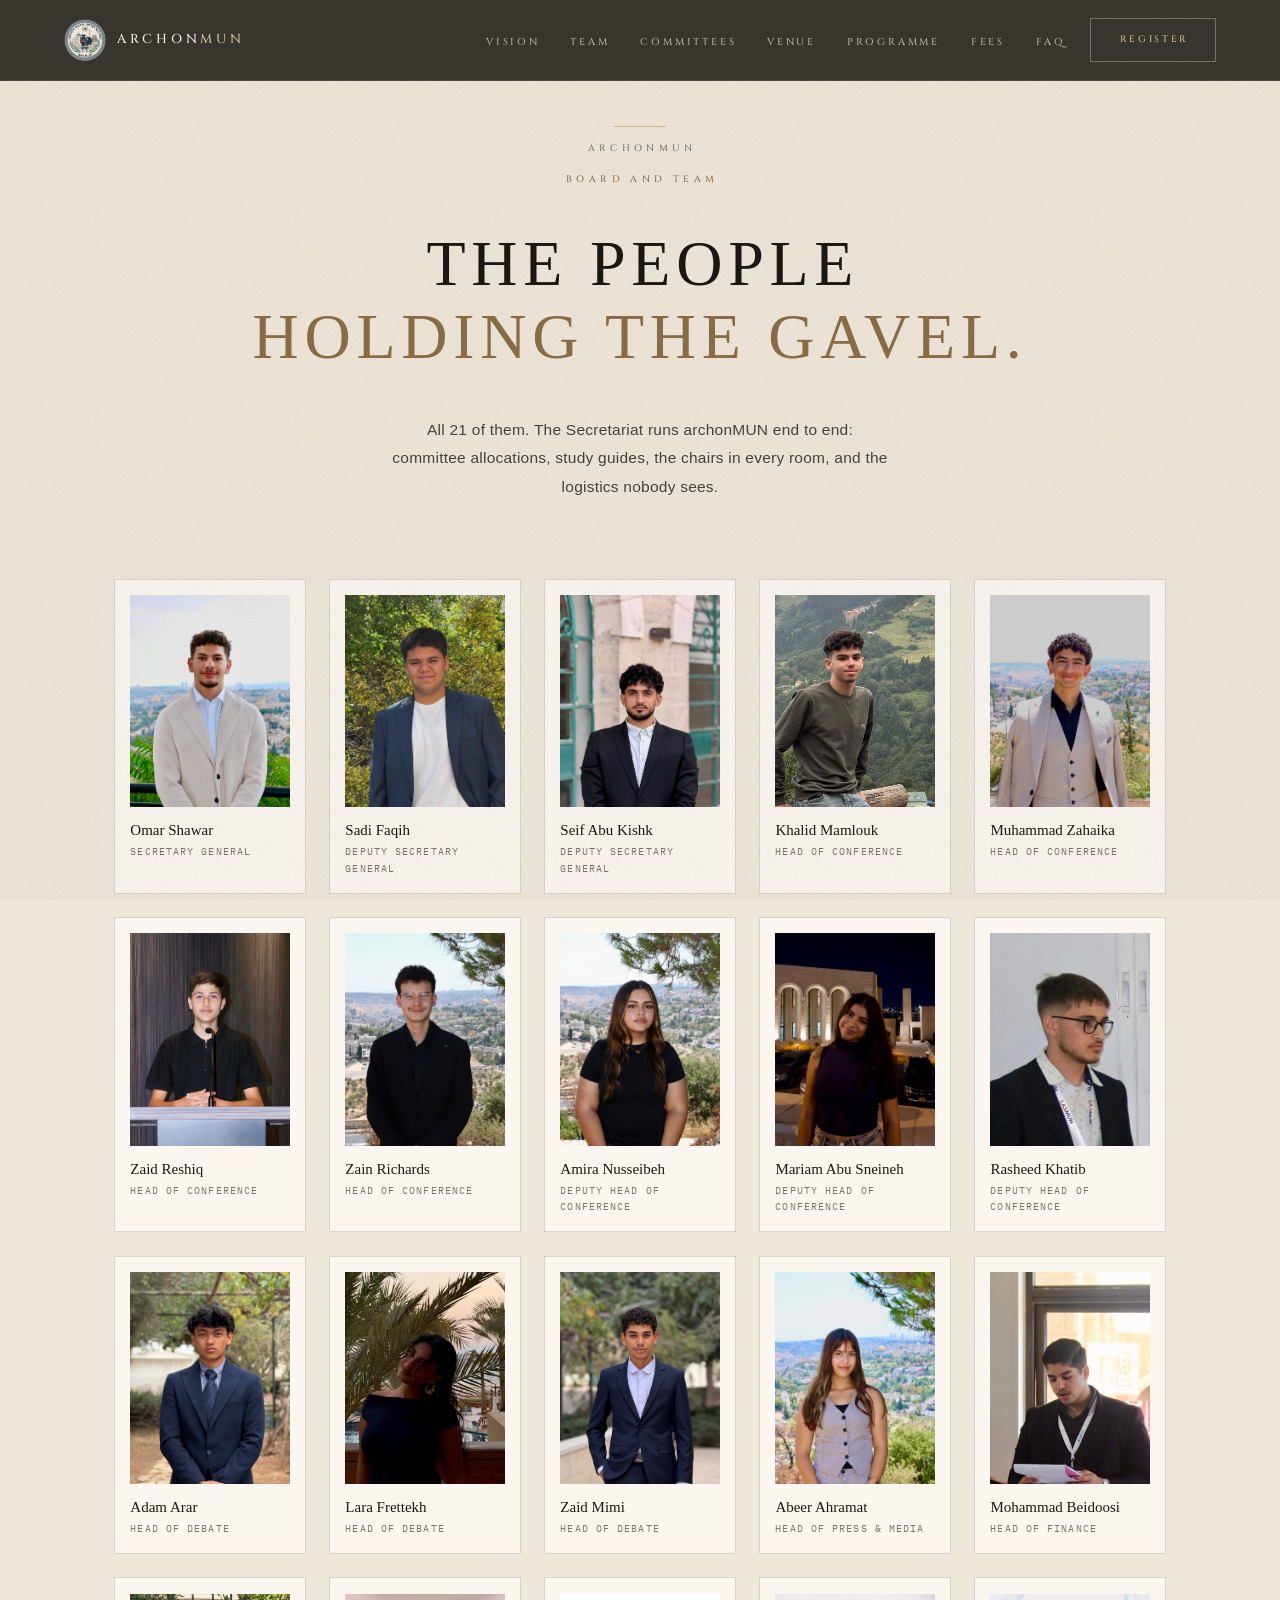
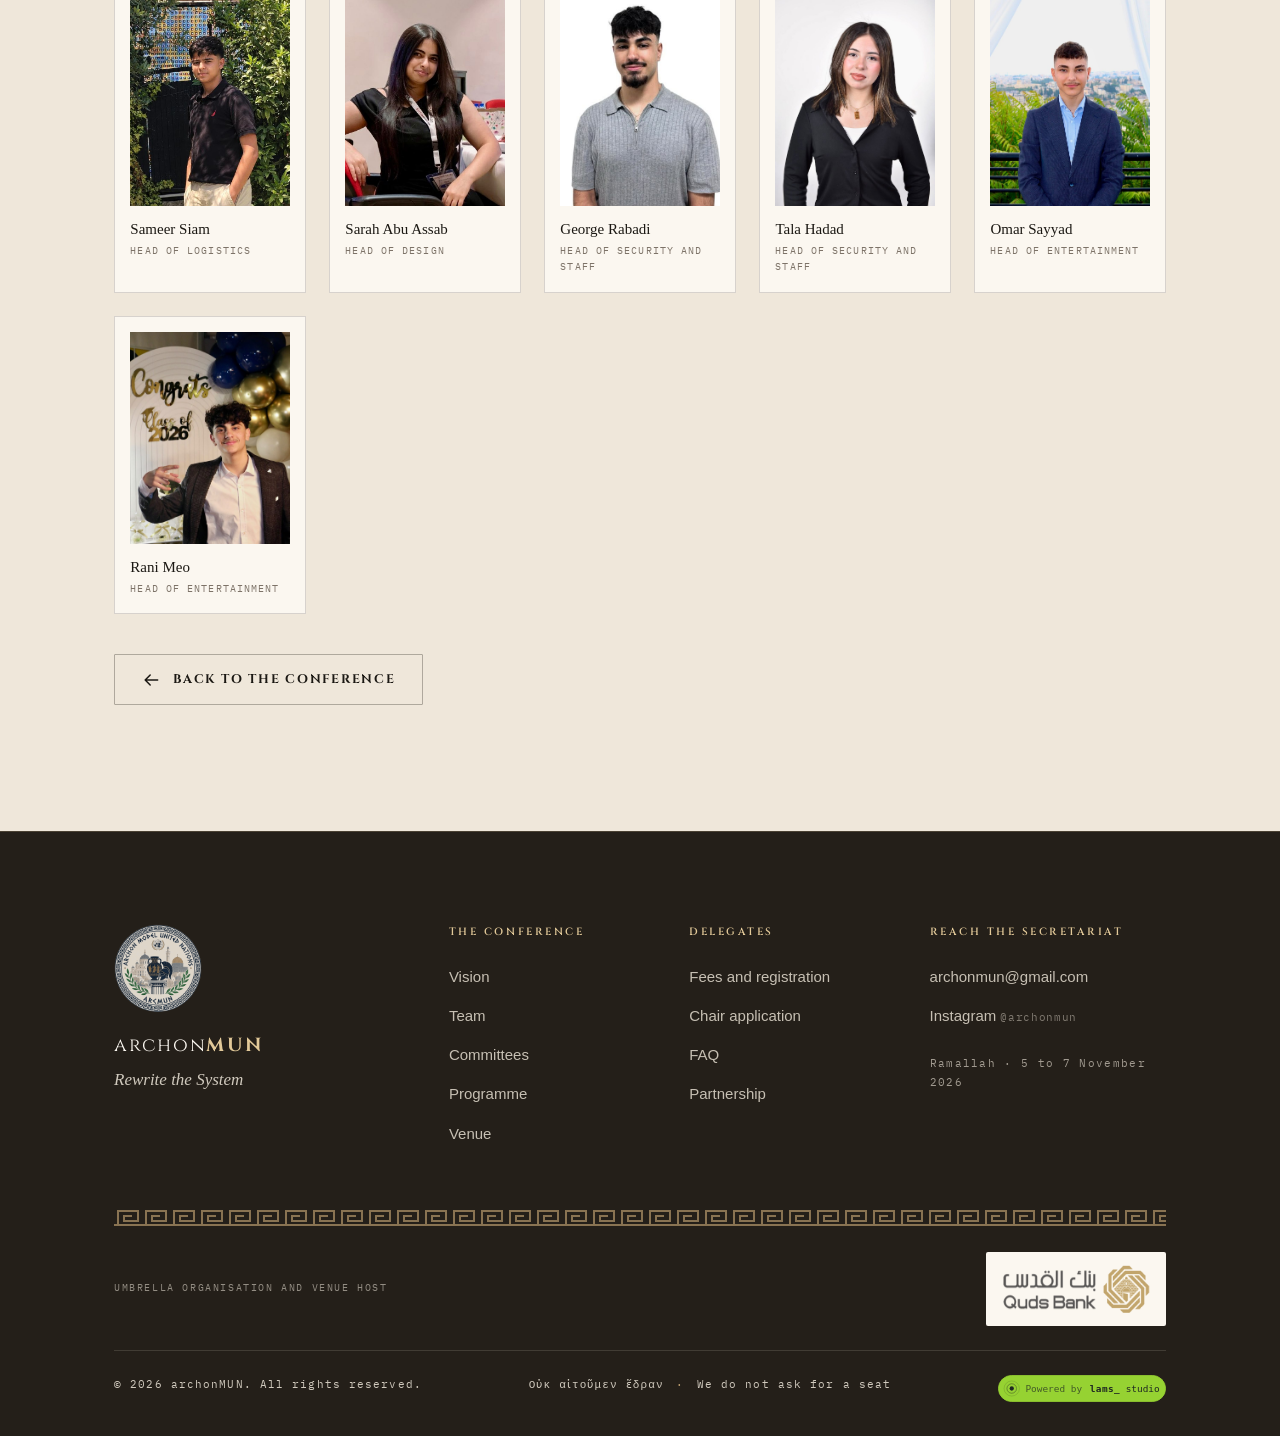
==== commit 6accd6bb: "Redesign: a lit chamber rather than a poster The last pass repainted the old layout, which was the c" ====
--- a/team.html
+++ b/team.html
@@ -12,7 +12,7 @@
 <link rel="preconnect" href="https://fonts.googleapis.com">
 <link rel="preconnect" href="https://fonts.gstatic.com" crossorigin>
 <link href="https://fonts.googleapis.com/css2?family=Archivo:wght@400;500;600;700&family=Cinzel:wght@400;500;600;700;800&family=IBM+Plex+Mono:wght@400;500;600&family=Newsreader:ital,opsz,wght@0,6..72,300;0,6..72,400;0,6..72,500;0,6..72,600;1,6..72,300;1,6..72,400;1,6..72,500&display=swap" rel="stylesheet">
-<link rel="stylesheet" href="css/style.css?v=32">
+<link rel="stylesheet" href="css/style.css?v=41">
 </head>
 <body>
 
@@ -165,6 +165,6 @@
 </footer>
 
 <script src="js/team-data.js?v=4"></script>
-<script src="js/main.js?v=23"></script>
+<script src="js/main.js?v=24"></script>
 </body>
 </html>
--- a/css/style.css
+++ b/css/style.css
@@ -5,41 +5,42 @@
    ══════════════════════════════════════════════════════════════════ */
 
 :root{
-  /* The conference's own identity, read from the published Instagram
-     set: ivory ground, deep navy panels, tan gold display, laurel green.
-     The fan study contributed the warmth; terracotta survives only as a
-     restrained secondary, it is not in the printed material. */
-  --navy:#1C2B4A;              /* the panel navy */
-  --navy-2:#243659;
-  --navy-3:#33456B;
-  --navy-line:rgba(242,234,223,.18);
-
-  --parchment:#F2EADF;         /* ivory ground */
-  --parchment-2:#E6DACA;
-  --cream:#FBF6EE;
-
-  --gold:#B8945F;              /* display gold */
-  --gold-hi:#D7B885;
-  --gold-deep:#8F6F42;
-
-  --accent:#3E6B3A;            /* laurel green, the divider colour */
+  /* A chamber, not a poster. Warm near-black ground lit low, ivory and
+     gold on it. The brand navy survives as the cool undertone in the
+     shadows rather than as a flat panel colour. */
+  --ink-0:#15120F;             /* deepest ground */
+  --navy:#1B1813;              /* the dark ground, warm */
+  --navy-2:#241F19;
+  --navy-3:#332C23;
+  --navy-line:rgba(233,223,206,.14);
+
+  --parchment:#EFE7DA;         /* ivory */
+  --parchment-2:#E0D5C4;
+  --cream:#FBF7F0;
+
+  --gold:#C0A070;              /* lit brass */
+  --gold-hi:#E2C999;
+  --gold-deep:#8A6E45;
+
+  --accent:#3E6B3A;            /* laurel, used sparingly */
   --accent-hi:#5A8A52;
   --olive:#4A6B3A;
-  --terracotta:#8E4A2F;        /* secondary only */
-  --slate:#33456B;
+  --stone:#A2968A;
+  --slate:#2C3450;             /* the brand navy, as an undertone */
+  --terracotta:#8E4A2F;
   --wood:#4D3721;
 
-  --ink:#1C2B4A;
-  --ink-2:#394B6B;
-  --ink-3:#6E7488;
-
-  --crest-ink:#1C2B4A;
-  --crest-gold:#B8945F;
+  --ink:#1B1813;
+  --ink-2:#4A4238;
+  --ink-3:#7D7368;
+
+  --crest-ink:#1B1813;
+  --crest-gold:#C0A070;
   --crest-leaf:#3E6B3A;
 
   --f-inscribe:'Cinzel',Georgia,serif;
-  --f-display:'Newsreader',Georgia,serif;
-  --f-body:'Archivo',-apple-system,'Segoe UI',sans-serif;
+  --f-display:'Cormorant Garamond','Cormorant',Georgia,serif;
+  --f-body:'Jost',-apple-system,'Segoe UI',sans-serif;
   --f-mono:'IBM Plex Mono',ui-monospace,monospace;
 
   --wrap:1180px;
@@ -95,7 +96,7 @@
   margin:0 0 clamp(20px,3vw,34px);display:flex;align-items:center;gap:.7em;
 }
 .kicker i{font-style:normal;color:var(--gold);font-size:9px}
-.sec-navy .kicker{color:rgba(242,234,223,.7)}
+.sec-navy .kicker{color:rgba(239,231,218,.7)}
 
 .sec-title{
   font-family:var(--f-display);font-weight:400;
@@ -108,23 +109,23 @@
   max-width:58ch;font-size:clamp(16.5px,.4vw + 15.5px,18.5px);color:var(--ink-2);
   margin:0 0 clamp(34px,5vw,58px);
 }
-.sec-lead.light{color:rgba(242,234,223,.84)}
+.sec-lead.light{color:rgba(239,231,218,.84)}
 
 .lab{
   font-family:var(--f-mono);font-size:11.5px;letter-spacing:.1em;
   text-transform:uppercase;color:var(--ink-3);
 }
-.sec-navy .lab,.foot .lab{color:rgba(242,234,223,.8)}
+.sec-navy .lab,.foot .lab{color:rgba(239,231,218,.8)}
 
 /* Greek key rule used as a divider */
 .rule-key{
   height:18px;
-  background-image:url("data:image/svg+xml,%3Csvg xmlns='http://www.w3.org/2000/svg' width='28' height='18' viewBox='0 0 28 18'%3E%3Cg fill='none' stroke='%231C2B4A' stroke-width='2'%3E%3Cpath d='M0 17H28'/%3E%3Cpath d='M4 17V3H24V13H10V8H18'/%3E%3C/g%3E%3C/svg%3E");
+  background-image:url("data:image/svg+xml,%3Csvg xmlns='http://www.w3.org/2000/svg' width='28' height='18' viewBox='0 0 28 18'%3E%3Cg fill='none' stroke='%231B1813' stroke-width='2'%3E%3Cpath d='M0 17H28'/%3E%3Cpath d='M4 17V3H24V13H10V8H18'/%3E%3C/g%3E%3C/svg%3E");
   background-repeat:repeat-x;background-position:0 100%;
   background-size:auto 18px;opacity:.45;
 }
 .rule-key.light{
-  background-image:url("data:image/svg+xml,%3Csvg xmlns='http://www.w3.org/2000/svg' width='28' height='18' viewBox='0 0 28 18'%3E%3Cg fill='none' stroke='%23B8945F' stroke-width='2'%3E%3Cpath d='M0 17H28'/%3E%3Cpath d='M4 17V3H24V13H10V8H18'/%3E%3C/g%3E%3C/svg%3E");
+  background-image:url("data:image/svg+xml,%3Csvg xmlns='http://www.w3.org/2000/svg' width='28' height='18' viewBox='0 0 28 18'%3E%3Cg fill='none' stroke='%23C0A070' stroke-width='2'%3E%3Cpath d='M0 17H28'/%3E%3Cpath d='M4 17V3H24V13H10V8H18'/%3E%3C/g%3E%3C/svg%3E");
   opacity:.65;
 }
 
@@ -141,9 +142,9 @@
 .btn:hover{letter-spacing:.145em}
 .btn-gold{background-color:var(--gold);border-color:var(--gold);color:var(--navy)}
 .btn-gold:hover{background-color:var(--gold-hi);border-color:var(--gold-hi);color:var(--navy)}
-.btn-ghost{color:var(--gold-hi);border-color:rgba(215,184,133,.5)}
+.btn-ghost{color:var(--gold-hi);border-color:rgba(226,201,153,.5)}
 .btn-ghost:hover{background-color:var(--gold-hi);border-color:var(--gold-hi);color:var(--navy)}
-.sec-parchment .btn-ghost{color:var(--navy);border-color:rgba(28,43,74,.34)}
+.sec-parchment .btn-ghost{color:var(--navy);border-color:rgba(27,24,19,.34)}
 .sec-parchment .btn-ghost:hover{background-color:var(--navy);border-color:var(--navy);color:var(--cream)}
 .btn.full{width:100%}
 .btn-sm{padding:11px 20px;font-size:11.5px;letter-spacing:.1em}
@@ -168,7 +169,7 @@
 
 /* on navy the mark inverts: cream line work, pale laurel, brighter gold */
 .hero-crest,.nav-crest,.foot-crest{
-  --crest-ink:#F2EADF;--crest-leaf:#8FB089;--crest-gold:#D7B885;
+  --crest-ink:#EFE7DA;--crest-leaf:#8FB089;--crest-gold:#E2C999;
 }
 .nav-crest{width:38px;height:38px;flex:none}
 .foot-crest{width:72px;height:72px;opacity:.9;margin-bottom:16px}
@@ -178,12 +179,12 @@
   position:fixed;top:0;left:0;right:0;z-index:900;
   display:flex;align-items:center;gap:24px;
   padding:14px var(--pad);
-  background:rgba(28,43,74,0);
+  background:rgba(27,24,19,0);
   border-bottom:1px solid transparent;
   transition:background .4s var(--ease),border-color .4s var(--ease),padding .4s var(--ease);
 }
 .nav.is-stuck{
-  background:rgba(28,43,74,.94);
+  background:rgba(27,24,19,.94);
   backdrop-filter:blur(14px);-webkit-backdrop-filter:blur(14px);
   border-bottom-color:var(--navy-line);padding-block:10px;
 }
@@ -196,7 +197,7 @@
 .nav-links{display:flex;gap:clamp(14px,2vw,30px);align-items:center}
 .nav-links a{
   font-family:var(--f-inscribe);font-size:11.5px;font-weight:500;letter-spacing:.16em;
-  text-transform:uppercase;text-decoration:none;color:rgba(242,234,223,.85);
+  text-transform:uppercase;text-decoration:none;color:rgba(239,231,218,.85);
   padding:6px 0;position:relative;transition:color .28s var(--ease);
 }
 .nav-links a::after{
@@ -206,7 +207,7 @@
 .nav-links a:hover{color:var(--cream)}
 .nav-links a:hover::after,.nav-links a.is-current::after{right:0}
 .nav-links a.is-current{color:var(--gold-hi)}
-.nav .btn-sm{color:var(--gold-hi);border-color:rgba(215,184,133,.45)}
+.nav .btn-sm{color:var(--gold-hi);border-color:rgba(226,201,153,.45)}
 .nav .btn-sm:hover{background-color:var(--gold-hi);color:var(--navy);border-color:var(--gold-hi)}
 .nav-toggle{display:none;width:44px;height:38px;flex-direction:column;justify-content:center;gap:5px;padding:0 8px}
 .nav-toggle span{display:block;height:1.5px;background:var(--cream);transition:transform .3s var(--ease),opacity .3s}
@@ -215,77 +216,90 @@
 .nav-toggle[aria-expanded="true"] span:nth-child(3){transform:translateY(-6.5px) rotate(-45deg)}
 
 /* ══ HERO ══════════════════════════════════════════════════════════
-   A drawn Jerusalem sits low and half dissolved into the navy; the
-   crest floats clear above the domes. No pattern, no boxes, no hard
-   edges. Everything arrives on a slow settle rather than a snap.
+   A lit chamber rather than a poster. Four things in the middle and
+   nothing else: the seal, an eyebrow, the line, one way in. Everything
+   administrative is pushed to a rail along the foot, and the chrome
+   runs up the margins.
    ══════════════════════════════════════════════════════════════════ */
 .hero{
   position:relative;min-height:100svh;overflow:hidden;isolation:isolate;
   display:flex;align-items:center;justify-content:center;text-align:center;
-  padding:clamp(112px,13vh,150px) var(--pad) clamp(56px,8vh,88px);
+  padding:clamp(104px,13vh,150px) clamp(52px,7vw,120px) clamp(96px,12vh,132px);
   color:var(--cream);
   background:
-    linear-gradient(180deg,#27395F 0%,#1C2B4A 46%,#101B31 100%);
-}
-/* two soft washes: cool light from above, warm light off the city */
-.hero-glow{
+    radial-gradient(130% 92% at 50% 42%,#2A241D 0%,#1B1813 54%,#100D0A 100%);
+}
+/* low warm light, as if from somewhere off frame */
+.hero-amb{
   position:absolute;inset:0;z-index:0;pointer-events:none;
   background:
-    radial-gradient(58% 42% at 50% 6%,rgba(66,94,150,.5) 0%,transparent 70%),
-    radial-gradient(72% 46% at 50% 92%,rgba(184,148,95,.24) 0%,transparent 72%),
-    radial-gradient(30% 26% at 50% 30%,rgba(215,184,133,.14) 0%,transparent 70%);
-}
-
-/* ── the city ─────────────────────────────────────────────────────── */
-
-/* scrim between the city and the copy, so text never fights the line art */
-/* the skyline scrim went with the skyline */
-
-/* ── content ──────────────────────────────────────────────────────── */
+    radial-gradient(42% 34% at 50% 34%,rgba(226,201,153,.2) 0%,transparent 72%),
+    radial-gradient(70% 48% at 50% 104%,rgba(192,160,112,.12) 0%,transparent 70%),
+    radial-gradient(60% 40% at 8% 10%,rgba(44,52,80,.3) 0%,transparent 70%);
+}
+/* the arch the seal stands in */
+.hero-arch{
+  position:absolute;z-index:0;pointer-events:none;
+  left:50%;translate:-50% 0;bottom:clamp(96px,12vh,132px);
+  width:clamp(300px,42vw,620px);height:clamp(420px,62vh,760px);
+  border-radius:50% 50% 0 0 / 46% 46% 0 0;
+  border:1px solid rgba(226,201,153,.18);
+  border-bottom:0;
+  background:linear-gradient(180deg,rgba(226,201,153,.055),rgba(226,201,153,0) 62%);
+}
+.hero-arch::before{
+  content:'';position:absolute;inset:14px 14px 0;
+  border-radius:inherit;border:1px solid rgba(226,201,153,.1);border-bottom:0;
+}
+
+/* the margins carry the chrome, as in a bound programme */
+.spine{
+  position:absolute;z-index:2;top:50%;margin:0;
+  writing-mode:vertical-rl;transform:translateY(-50%) rotate(180deg);
+  left:clamp(16px,2.4vw,34px);
+  font-family:var(--f-inscribe);font-size:10px;font-weight:500;
+  letter-spacing:.46em;text-transform:uppercase;
+  color:rgba(226,201,153,.5);pointer-events:none;
+}
+.spine-r{left:auto;right:clamp(16px,2.4vw,34px);transform:translateY(-50%)}
+
 .hero-inner{
-  position:relative;z-index:2;width:100%;
-  max-width:940px;margin-inline:auto;
+  position:relative;z-index:2;width:100%;max-width:1040px;
   display:flex;flex-direction:column;align-items:center;
 }
 
-/* the crest, floating clear of the skyline */
-.hero-mark{position:relative;margin-bottom:clamp(18px,2.4vw,30px);
-  animation:rise 1.5s .05s var(--ease-soft) both}
-.hero-mark::before{                       /* soft warm light, not a dark disc */
+.hero-mark{position:relative;margin-bottom:clamp(26px,3.4vw,46px);
+  animation:rise 1.6s .05s var(--ease-soft) both}
+.hero-mark::before{
   content:'';position:absolute;left:50%;top:50%;translate:-50% -50%;
-  width:250%;height:250%;border-radius:50%;pointer-events:none;
-  background:radial-gradient(circle,rgba(215,184,133,.15) 0%,rgba(215,184,133,.05) 42%,transparent 68%);
+  width:240%;height:240%;border-radius:50%;pointer-events:none;
+  background:radial-gradient(circle,rgba(226,201,153,.16) 0%,transparent 64%);
 }
 .hero-mark .hero-crest{
-  position:relative;
-  width:clamp(132px,15.5vw,206px);height:auto;aspect-ratio:1;
-}
-.hero-mark img.hero-crest{
-  border-radius:50%;
-  box-shadow:0 22px 60px rgba(6,12,30,.6),0 0 0 1px rgba(215,184,133,.28);
-}
-
+  position:relative;width:clamp(96px,10vw,146px);height:auto;aspect-ratio:1;
+}
+.hero-mark img.hero-crest{border-radius:50%}
+
+/* the tracking is the whole character of this: thin, wide, unhurried */
 .eyebrow{
-  display:flex;flex-wrap:wrap;justify-content:center;align-items:center;gap:.9em;
-  font-family:var(--f-inscribe);font-size:clamp(10.5px,.82vw,12px);font-weight:600;
-  letter-spacing:.24em;text-transform:uppercase;color:var(--gold-hi);
-  margin:0 0 clamp(16px,2vw,24px);
-  animation:rise 1.5s .28s var(--ease-soft) both;
-}
-.eyebrow i{font-style:normal;font-size:6px;opacity:.65;transform:translateY(-2px)}
+  display:block;margin:0 0 clamp(22px,3vw,34px);
+  font-family:var(--f-inscribe);font-size:clamp(9.5px,.8vw,11.5px);font-weight:500;
+  letter-spacing:.52em;text-transform:uppercase;text-indent:.52em;
+  color:var(--gold-hi);
+  animation:rise 1.6s .3s var(--ease-soft) both;
+}
 
 .hero-title{
-  font-family:var(--f-inscribe);font-weight:700;
-  font-size:clamp(40px,6.4vw,94px);
-  line-height:1.06;letter-spacing:.012em;text-transform:uppercase;
-  margin:0 0 clamp(20px,2.4vw,28px);
-  text-shadow:0 16px 50px rgba(6,12,30,.5);
+  font-family:var(--f-display);font-weight:300;
+  font-size:clamp(42px,7.4vw,122px);
+  line-height:1.08;letter-spacing:.11em;text-transform:uppercase;
+  text-indent:.11em;
+  margin:0 0 clamp(36px,4.6vw,60px);color:var(--cream);
 }
 .hero-title .hl{display:block}
-.hero-title .hl:nth-child(1){animation:rise 1.6s .42s var(--ease-soft) both}
-.hero-title .hl:nth-child(2){animation:rise 1.6s .56s var(--ease-soft) both}
-
-/* the rewrite motif: the last word is struck through and replaced */
+.hero-title .hl:nth-child(1){animation:rise 1.7s .44s var(--ease-soft) both}
+.hero-title .hl:nth-child(2){animation:rise 1.7s .58s var(--ease-soft) both}
+
 .swap{position:relative;display:inline-block;vertical-align:baseline;
   color:var(--gold-hi);transition:width .95s var(--ease-soft)}
 .swap-sizer{visibility:hidden;white-space:nowrap}
@@ -295,119 +309,76 @@
              filter .9s var(--ease-soft);
 }
 .swap-word::after{
-  content:'';position:absolute;left:-.05em;right:-.05em;top:.5em;height:.045em;
-  background:var(--cream);border-radius:2px;opacity:.92;
+  content:'';position:absolute;left:-.04em;right:-.04em;top:.52em;height:.035em;
+  background:var(--cream);opacity:.85;
   transform:scaleX(0);transform-origin:left;
-  box-shadow:0 0 14px rgba(252,248,240,.5);
-}
-/* the line is drawn right to left across the word over a slow beat, and
-   only once it has landed does the word give way */
-.swap-word.is-out::after{
-  transform:scaleX(1);
-  transition:transform 1.5s cubic-bezier(.33,.02,.28,1);
-}
+}
+.swap-word.is-out::after{transform:scaleX(1);transition:transform 1.5s cubic-bezier(.33,.02,.28,1)}
 .swap-word.is-out{
-  opacity:0;transform:translateY(-.05em);filter:blur(7px);
-  transition:opacity .75s 1.35s var(--ease-soft),transform 1s 1.3s var(--ease-soft),
-             filter .75s 1.35s var(--ease-soft);
-}
-.swap-word.is-in{opacity:0;transform:translateY(.16em);filter:blur(8px)}
-.swap-word.is-on{opacity:1;transform:none;filter:blur(0)}
-
-.hero-lead{
-  max-width:50ch;margin:0 0 clamp(24px,3vw,34px);
-  color:rgba(242,234,223,.85);
-  font-family:var(--f-display);font-weight:300;
-  font-size:clamp(17px,1.35vw,21px);line-height:1.62;
-  animation:rise 1.5s .74s var(--ease-soft) both;
-}
-.hero-cta{
-  display:flex;flex-wrap:wrap;gap:14px;justify-content:center;
-  animation:rise 1.5s .88s var(--ease-soft) both;
-}
-
-/* ── the details, as a light ribbon rather than a panel ───────────── */
-.hero-facts{
-  display:flex;flex-wrap:wrap;justify-content:center;align-items:center;
-  gap:clamp(20px,3.4vw,50px);
-  margin:clamp(34px,4.4vw,56px) 0 0;
-  animation:rise 1.5s 1.02s var(--ease-soft) both;
-}
-.hero-facts li{position:relative;display:flex;flex-direction:column;gap:5px}
-.hero-facts li + li::before{
-  content:'';position:absolute;left:clamp(-10px,-1.7vw,-25px);top:12%;bottom:12%;
-  width:1px;background:linear-gradient(transparent,rgba(215,184,133,.45),transparent);
-}
-.hero-facts span{
-  font-family:var(--f-mono);font-size:10px;letter-spacing:.18em;
-  text-transform:uppercase;color:rgba(215,184,133,.78);
-}
-.hero-facts b{
+  opacity:0;filter:blur(7px);
+  transition:opacity .75s 1.35s var(--ease-soft),filter .75s 1.35s var(--ease-soft);
+}
+.swap-word.is-in{opacity:0;filter:blur(8px)}
+.swap-word.is-on{opacity:1;filter:blur(0)}
+
+/* one way in, drawn as a thin outline */
+.btn-line{
+  display:inline-flex;align-items:center;justify-content:center;
+  padding:17px 44px;text-decoration:none;
+  border:1px solid rgba(226,201,153,.45);
+  font-family:var(--f-inscribe);font-size:11px;font-weight:500;
+  letter-spacing:.32em;text-transform:uppercase;text-indent:.32em;
+  color:var(--gold-hi);background:transparent;
+  transition:color .45s var(--ease),background-color .45s var(--ease),
+             border-color .45s var(--ease),letter-spacing .45s var(--ease);
+  animation:rise 1.6s .78s var(--ease-soft) both;
+}
+.btn-line:hover{
+  background-color:var(--gold-hi);border-color:var(--gold-hi);
+  color:var(--navy);letter-spacing:.38em;
+}
+
+/* the particulars, along the foot where they belong */
+.hero-rail{
+  position:absolute;z-index:2;left:0;right:0;
+  bottom:clamp(26px,3.4vw,42px);
+  padding-inline:clamp(52px,7vw,120px);
+  display:flex;flex-wrap:wrap;justify-content:space-between;align-items:flex-end;
+  gap:18px clamp(20px,4vw,60px);
+  animation:rise 1.6s 1s var(--ease-soft) both;
+}
+.hero-rail > div{display:flex;flex-direction:column;gap:7px;text-align:left}
+.hero-rail span{
+  font-family:var(--f-mono);font-size:9px;font-weight:400;letter-spacing:.26em;
+  text-transform:uppercase;color:rgba(239,231,218,.42);
+}
+.hero-rail b{
   font-family:var(--f-display);font-weight:400;
-  font-size:clamp(15px,1.15vw,17.5px);color:var(--cream);white-space:nowrap;
-}
-
-.hero-count{
-  display:flex;flex-wrap:wrap;justify-content:center;align-items:baseline;
-  gap:clamp(14px,1.7vw,26px);margin:clamp(22px,2.8vw,34px) 0 0;
-  animation:rise 1.5s 1.16s var(--ease-soft) both;
-}
-.hc-lab{
-  width:100%;font-family:var(--f-mono);font-size:10.5px;letter-spacing:.2em;
-  text-transform:uppercase;color:rgba(242,234,223,.6);margin:0 0 4px;
-}
-.hc-t{
-  font-family:var(--f-mono);font-size:12px;letter-spacing:.08em;
-  color:rgba(215,184,133,.72);
-}
-.hc-t b{
-  font-family:var(--f-inscribe);font-weight:600;
-  font-size:clamp(30px,3.2vw,46px);line-height:1;
-  color:var(--cream);margin-right:.1em;font-variant-numeric:tabular-nums;
-  text-shadow:0 8px 26px rgba(6,12,30,.5);
-}
-.countdown-live{
-  font-family:var(--f-display);font-style:italic;font-size:clamp(19px,1.8vw,24px);
-  color:var(--gold-hi);margin:0;
-}
+  font-size:clamp(14px,1.15vw,17px);letter-spacing:.04em;color:var(--cream);
+}
+.hero-rail-cd{text-align:right!important}
+.hero-rail-cd b{font-family:var(--f-mono);font-size:12.5px;letter-spacing:.08em;
+  color:var(--gold-hi)}
+.hero-rail-cd i{font-style:normal;font-variant-numeric:tabular-nums}
+.countdown-live{color:var(--gold-hi)}
 
 @keyframes rise{
-  from{opacity:0;transform:translateY(26px);filter:blur(7px)}
+  from{opacity:0;transform:translateY(22px);filter:blur(6px)}
   to{opacity:1;transform:none;filter:blur(0)}
 }
 
-@media (max-height:780px) and (min-width:900px){
-  .hero{padding-top:96px;padding-bottom:44px}
-  .hero-mark{margin-bottom:18px}
-  .hero-mark .hero-crest{width:clamp(96px,9.6vw,126px)}
-  .hero-title{font-size:clamp(34px,4.6vw,62px);margin-bottom:20px}
-  .hero-lead{font-size:clamp(15.5px,1.1vw,17px);margin-bottom:20px}
-  .hero-facts{margin-top:26px;gap:clamp(16px,2.4vw,34px)}
-  .hero-count{margin-top:16px}
-  .hc-t b{font-size:clamp(24px,2.4vw,32px)}
-  .eyebrow{margin-bottom:14px}
-}
-@media (max-height:900px) and (min-width:900px){
-  .hero-mark .hero-crest{width:clamp(112px,12vw,158px)}
-  .hero-title{font-size:clamp(38px,5.4vw,76px)}
-  .hero-lead{font-size:clamp(16px,1.2vw,18.5px);margin-bottom:24px}
-  .hero-facts{margin-top:32px;gap:clamp(18px,2.8vw,40px)}
-  .hero-count{margin-top:22px}
-  .hc-t b{font-size:clamp(26px,2.7vw,38px)}
-}
-@media (max-width:720px){
-  /* zoom the panorama in so the domes still read at phone width */
-  .hero-facts{gap:18px 26px}
-  .hero-facts li + li::before{display:none}
-  .hero-facts li{
-    flex-direction:row;align-items:baseline;gap:9px;
-    width:100%;justify-content:center;
-  }
+@media (max-width:900px){
+  .spine{display:none}
+  .hero{padding-inline:clamp(22px,6vw,48px)}
+  .hero-rail{padding-inline:clamp(22px,6vw,48px);justify-content:center;
+    gap:14px clamp(18px,6vw,40px)}
+  .hero-rail > div,.hero-rail-cd{text-align:center!important;align-items:center}
 }
 @media (max-width:560px){
-  .hero-title{font-size:clamp(36px,10.5vw,56px)}
-  .hero-cta{flex-direction:column;align-items:stretch;width:100%}
-  .hero-cta .btn{width:100%}
+  .hero-title{font-size:clamp(32px,9.4vw,52px);letter-spacing:.07em;text-indent:.07em}
+  .eyebrow{letter-spacing:.34em;text-indent:.34em}
+  .hero-rail-cd{width:100%}
+  .btn-line{width:100%}
 }
 
 /* ══ SECTIONS ══════════════════════════════════════════════════════ */
@@ -418,7 +389,7 @@
 .sec-navy{background:var(--navy);color:var(--cream)}
 .sec-navy::before{
   content:'';position:absolute;inset:0;pointer-events:none;opacity:.018;
-  background-image:url("data:image/svg+xml,%3Csvg xmlns='http://www.w3.org/2000/svg' width='90' height='90'%3E%3Cpath d='M8 82h74V8H24v58h50V24H40v34h18V40' fill='none' stroke='%23F2EADF' stroke-width='3'/%3E%3C/svg%3E");
+  background-image:url("data:image/svg+xml,%3Csvg xmlns='http://www.w3.org/2000/svg' width='90' height='90'%3E%3Cpath d='M8 82h74V8H24v58h50V24H40v34h18V40' fill='none' stroke='%23EFE7DA' stroke-width='3'/%3E%3C/svg%3E");
   background-size:150px 150px;
 }
 .sec-navy > .wrap{position:relative;z-index:1}
@@ -464,7 +435,7 @@
 }
 .g-lab{display:block;font-family:var(--f-inscribe);font-size:12.5px;letter-spacing:.16em;
   text-transform:uppercase;color:var(--cream);margin-bottom:5px}
-.g-sub{display:block;font-size:14px;color:rgba(242,234,223,.8)}
+.g-sub{display:block;font-size:14px;color:rgba(239,231,218,.8)}
 
 .glance-strip{
   display:grid;grid-template-columns:repeat(4,1fr);gap:24px;
@@ -478,14 +449,14 @@
 .filters{display:flex;flex-wrap:wrap;gap:9px;margin-bottom:clamp(28px,4vw,40px)}
 .chip{
   font-family:var(--f-inscribe);font-size:11px;font-weight:600;letter-spacing:.15em;
-  text-transform:uppercase;padding:9px 18px;border:1px solid rgba(28,43,74,.26);
+  text-transform:uppercase;padding:9px 18px;border:1px solid rgba(27,24,19,.26);
   border-radius:100px;color:var(--ink-2);transition:all .3s var(--ease);
 }
 .chip:hover{border-color:var(--navy);color:var(--navy)}
 .chip.is-on{background:var(--navy);border-color:var(--navy);color:var(--cream)}
 
-.committees{border-top:1px solid rgba(28,43,74,.2)}
-.cm{border-bottom:1px solid rgba(28,43,74,.2);transition:opacity .4s var(--ease)}
+.committees{border-top:1px solid rgba(27,24,19,.2)}
+.cm{border-bottom:1px solid rgba(27,24,19,.2);transition:opacity .4s var(--ease)}
 .cm[hidden]{display:none}
 .cm-head{
   display:grid;grid-template-columns:auto 1fr auto auto;align-items:center;
@@ -493,7 +464,7 @@
   padding:clamp(22px,3vw,32px) 4px;position:relative;
 }
 .cm-head::before{
-  content:'';position:absolute;inset:0 -14px;background:rgba(28,43,74,.045);
+  content:'';position:absolute;inset:0 -14px;background:rgba(27,24,19,.045);
   opacity:0;transition:opacity .32s var(--ease);
 }
 .cm-head:hover::before{opacity:1}
@@ -518,10 +489,10 @@
   border:1px solid;
 }
 .cm-level[data-lv="beginner"]{color:var(--olive);border-color:rgba(62,107,58,.45);background:rgba(62,107,58,.08)}
-.cm-level[data-lv="intermediate"]{color:#8A6A1F;border-color:rgba(184,148,95,.5);background:rgba(184,148,95,.1)}
-.cm-level[data-lv="advanced"]{color:var(--accent);border-color:rgba(28,43,74,.4);background:rgba(28,43,74,.06)}
+.cm-level[data-lv="intermediate"]{color:#8A6A1F;border-color:rgba(192,160,112,.5);background:rgba(192,160,112,.1)}
+.cm-level[data-lv="advanced"]{color:var(--accent);border-color:rgba(27,24,19,.4);background:rgba(27,24,19,.06)}
 .cm-plus{
-  width:34px;height:34px;border:1px solid rgba(28,43,74,.3);border-radius:50%;
+  width:34px;height:34px;border:1px solid rgba(27,24,19,.3);border-radius:50%;
   display:grid;place-items:center;flex:none;transition:all .35s var(--ease);
 }
 .cm-plus::before,.cm-plus::after{
@@ -539,11 +510,11 @@
 .cm-blurb{max-width:62ch;color:var(--ink-2);margin-bottom:26px;font-size:16px}
 .topics{display:grid;gap:18px}
 .topic{
-  background:var(--cream);border:1px solid rgba(28,43,74,.14);
+  background:var(--cream);border:1px solid rgba(27,24,19,.14);
   border-left:3px solid var(--gold);padding:clamp(20px,2.6vw,28px);
   position:relative;transition:transform .4s var(--ease),box-shadow .4s var(--ease);
 }
-.topic:hover{transform:translateX(4px);box-shadow:-4px 8px 28px rgba(28,43,74,.08)}
+.topic:hover{transform:translateX(4px);box-shadow:-4px 8px 28px rgba(27,24,19,.08)}
 .topic-i{
   font-family:var(--f-mono);font-size:10px;letter-spacing:.2em;text-transform:uppercase;
   color:var(--gold);display:block;margin-bottom:10px;
@@ -555,7 +526,7 @@
 .topic p{margin:0;font-size:15.5px;color:var(--ink-2)}
 .topic .event{
   display:block;margin-top:14px;padding-top:14px;font-size:14.5px;
-  border-top:1px dashed rgba(28,43,74,.2);color:var(--ink-2);
+  border-top:1px dashed rgba(27,24,19,.2);color:var(--ink-2);
 }
 .topic .event b{
   font-family:var(--f-inscribe);font-size:10px;letter-spacing:.18em;text-transform:uppercase;
@@ -564,20 +535,20 @@
 
 /* ══ VENUE ═════════════════════════════════════════════════════════ */
 .venue-grid{display:grid;grid-template-columns:1.15fr .85fr;gap:clamp(36px,6vw,80px);align-items:center}
-.venue-copy p{color:rgba(242,234,223,.84);max-width:54ch}
+.venue-copy p{color:rgba(239,231,218,.84);max-width:54ch}
 .venue-facts{margin:clamp(28px,4vw,38px) 0;border-top:1px solid var(--navy-line)}
 .venue-facts li{
   display:grid;grid-template-columns:minmax(140px,.42fr) 1fr;gap:18px;
   padding:15px 0;border-bottom:1px solid var(--navy-line);align-items:baseline;
 }
 .venue-facts .val{color:var(--cream);font-size:15.5px}
-.venue-note{font-size:14.5px!important;color:rgba(242,234,223,.8)!important;
+.venue-note{font-size:14.5px!important;color:rgba(239,231,218,.8)!important;
   border-left:2px solid var(--gold);padding-left:14px}
 .venue-art{text-align:center}
 .skyline{color:var(--gold-hi);opacity:.85;margin-bottom:18px}
 .venue-art .rule-key{margin-bottom:14px}
 .skyline-cap{font-family:var(--f-mono);font-size:11px;letter-spacing:.2em;
-  color:rgba(242,234,223,.64);margin:0}
+  color:rgba(239,231,218,.64);margin:0}
 
 /* ══ PROGRAMME ═════════════════════════════════════════════════════
    A running order, so it reads as a timetable: a fixed time column on
@@ -597,8 +568,8 @@
   content:'';width:9px;height:9px;flex:none;transform:rotate(45deg);
   background:var(--ink-3);
 }
-.schedule{display:grid;gap:1px;background:rgba(28,43,74,.18);
-  border:1px solid rgba(28,43,74,.18)}
+.schedule{display:grid;gap:1px;background:rgba(27,24,19,.18);
+  border:1px solid rgba(27,24,19,.18)}
 .schedule > li{
   background:var(--parchment);padding:clamp(22px,3vw,34px);
   display:grid;grid-template-columns:minmax(190px,.32fr) 1fr;
@@ -619,13 +590,13 @@
   display:grid;grid-template-columns:minmax(104px,auto) 1fr;
   gap:clamp(14px,2vw,26px);align-items:baseline;
   padding:11px 0 11px 20px;position:relative;
-  border-bottom:1px dotted rgba(28,43,74,.2);
+  border-bottom:1px dotted rgba(27,24,19,.2);
 }
 .sc-row:last-child{border-bottom:0}
 .sc-row::before{                       /* the kind marker */
   content:'';position:absolute;left:0;top:1.05em;
   width:9px;height:9px;transform:rotate(45deg);
-  background:transparent;border:1.5px solid rgba(28,43,74,.3);
+  background:transparent;border:1.5px solid rgba(27,24,19,.3);
 }
 .sc-t{
   font-family:var(--f-mono);font-size:12.5px;letter-spacing:.04em;
@@ -639,7 +610,7 @@
 .sc-row.is-social::before,.sc-key .is-social::before{background:var(--accent);border-color:var(--accent)}
 .sc-row.is-travel::before,.sc-key .is-travel::before{
   background:transparent;border-color:var(--ink-3);border-radius:50%;transform:none}
-.sc-row.is-break::before,.sc-key .is-break::before{background:transparent;border-color:rgba(28,43,74,.28)}
+.sc-row.is-break::before,.sc-key .is-break::before{background:transparent;border-color:rgba(27,24,19,.28)}
 
 .sc-row.is-session .sc-w,.sc-row.is-ceremony .sc-w{
   font-family:var(--f-display);font-size:clamp(17px,1.5vw,21px);color:var(--ink);
@@ -662,8 +633,8 @@
 /* ══ PARTNERS ══════════════════════════════════════════════════════ */
 
 /* ══ FAQ ═══════════════════════════════════════════════════════════ */
-.faq{border-top:1px solid rgba(28,43,74,.2)}
-.fq{border-bottom:1px solid rgba(28,43,74,.2)}
+.faq{border-top:1px solid rgba(27,24,19,.2)}
+.fq{border-bottom:1px solid rgba(27,24,19,.2)}
 .fq-head{
   display:flex;align-items:center;justify-content:space-between;gap:22px;width:100%;
   text-align:left;padding:22px 2px;font-family:var(--f-display);
@@ -684,7 +655,7 @@
 
 /* ══ FOOTER ════════════════════════════════════════════════════════ */
 .foot{background:var(--navy-2);color:var(--cream);padding:clamp(60px,8vw,92px) 0 34px;
-  border-top:1px solid rgba(215,184,133,.2)}
+  border-top:1px solid rgba(226,201,153,.2)}
 .foot-top{
   display:grid;grid-template-columns:1.5fr 1fr 1fr 1.25fr;
   gap:clamp(28px,4vw,52px);margin-bottom:clamp(38px,5vw,56px);
@@ -692,24 +663,24 @@
 .foot-word{font-family:var(--f-inscribe);font-size:19px;letter-spacing:.1em;margin:0 0 4px}
 .foot-word b{color:var(--gold-hi);letter-spacing:.12em}
 .foot-tag{font-family:var(--f-display);font-style:italic;font-size:17px;
-  color:rgba(242,234,223,.85);margin:0}
+  color:rgba(239,231,218,.85);margin:0}
 .foot-h{
   font-family:var(--f-inscribe);font-size:10.5px;font-weight:600;letter-spacing:.24em;
   text-transform:uppercase;color:var(--gold-hi);margin-bottom:16px;
 }
 .foot-col ul{display:grid;gap:2px}
 .foot-col a{
-  text-decoration:none;font-size:15px;color:rgba(242,234,223,.8);
+  text-decoration:none;font-size:15px;color:rgba(239,231,218,.8);
   display:inline-block;padding:6px 0;transition:color .28s var(--ease);
 }
 .foot-col a:hover{color:var(--gold-hi)}
 .foot-loc{font-family:var(--f-mono);font-size:11px;letter-spacing:.12em;
-  color:rgba(242,234,223,.62);margin:20px 0 0}
+  color:rgba(239,231,218,.62);margin:20px 0 0}
 .foot .rule-key{margin-bottom:26px}
 .foot-bot{
   display:flex;flex-wrap:wrap;gap:12px 26px;justify-content:space-between;
   font-family:var(--f-mono);font-size:11px;letter-spacing:.1em;
-  color:rgba(242,234,223,.85);
+  color:rgba(239,231,218,.85);
 }
 .foot-bot p{margin:0}
 .foot-motto i{font-style:normal;color:var(--gold);padding-inline:.4em}
@@ -725,7 +696,7 @@
 @media (max-width:900px){
   .nav-links{
     position:fixed;inset:0 0 auto;top:0;padding:96px var(--pad) 40px;
-    background:rgba(28,43,74,.985);backdrop-filter:blur(18px);
+    background:rgba(27,24,19,.985);backdrop-filter:blur(18px);
     flex-direction:column;align-items:flex-start;gap:4px;
     transform:translateY(-100%);transition:transform .5s var(--ease);
     border-bottom:1px solid var(--navy-line);
@@ -737,7 +708,6 @@
   .nav-toggle{display:flex}
   .nav .btn-sm{margin-left:auto}
 
-  
   .programme > li{grid-template-columns:1fr}
   .cm-head{grid-template-columns:auto 1fr auto;row-gap:10px}
   .cm-level{grid-column:2;justify-self:start}
@@ -805,14 +775,14 @@
 }
 .tm{
   display:flex;flex-direction:column;
-  border:1px solid rgba(28,43,74,.16);background:var(--cream);
+  border:1px solid rgba(27,24,19,.16);background:var(--cream);
   padding:clamp(12px,1.2vw,16px);
   transition:border-color .4s var(--ease),transform .4s var(--ease-soft),
              box-shadow .4s var(--ease);
 }
 .tm:hover{
-  border-color:rgba(184,148,95,.65);transform:translateY(-3px);
-  box-shadow:0 14px 34px rgba(28,43,74,.1);
+  border-color:rgba(192,160,112,.65);transform:translateY(-3px);
+  box-shadow:0 14px 34px rgba(27,24,19,.1);
 }
 .tm-photo{
   display:block;position:relative;overflow:hidden;
@@ -828,7 +798,7 @@
   position:absolute;inset:0;display:grid;place-items:center;
   font-family:var(--f-inscribe);font-weight:700;
   font-size:clamp(26px,3vw,40px);letter-spacing:.06em;
-  color:rgba(28,43,74,.28);
+  color:rgba(27,24,19,.28);
 }
 .tm-name{
   font-family:var(--f-display);font-size:clamp(15px,1.15vw,18px);
@@ -846,7 +816,7 @@
   display:inline-flex;align-items:center;gap:12px;text-decoration:none;
   font-family:var(--f-inscribe);font-size:12.5px;font-weight:700;
   letter-spacing:.14em;text-transform:uppercase;color:var(--navy);
-  padding:14px 26px;border:1.5px solid rgba(28,43,74,.3);border-radius:1px;
+  padding:14px 26px;border:1.5px solid rgba(27,24,19,.3);border-radius:1px;
   transition:color .32s var(--ease),background-color .32s var(--ease),
              border-color .32s var(--ease);
 }
@@ -856,11 +826,11 @@
 .tml-count{
   font-family:var(--f-mono);font-size:10.5px;font-weight:400;
   letter-spacing:.08em;text-transform:none;color:var(--ink-3);
-  padding-left:12px;border-left:1px solid rgba(28,43,74,.24);
+  padding-left:12px;border-left:1px solid rgba(27,24,19,.24);
   transition:color .32s var(--ease),border-color .32s var(--ease);
 }
 .team-more-link:hover .tml-count{
-  color:rgba(242,234,223,.72);border-left-color:rgba(242,234,223,.3);
+  color:rgba(239,231,218,.72);border-left-color:rgba(239,231,218,.3);
 }
 .tml-arrow{
   width:20px;height:20px;flex:none;fill:none;stroke:currentColor;
@@ -910,41 +880,41 @@
 }
 .pl-what{
   font-family:var(--f-mono);font-size:10.5px;letter-spacing:.16em;
-  text-transform:uppercase;color:rgba(215,184,133,.85);margin:0 0 6px;
+  text-transform:uppercase;color:rgba(226,201,153,.85);margin:0 0 6px;
 }
 .pl-body h3{
   font-family:var(--f-display);font-size:clamp(21px,2.2vw,29px);
   letter-spacing:-.012em;margin-bottom:.35em;color:var(--cream);
 }
-.pl-note{margin:0;font-size:15px;color:rgba(242,234,223,.78);max-width:52ch}
+.pl-note{margin:0;font-size:15px;color:rgba(239,231,218,.78);max-width:52ch}
 .pl-meta{display:flex;gap:10px;align-items:baseline;margin:12px 0 0;font-size:14px;
-  color:rgba(242,234,223,.62)}
+  color:rgba(239,231,218,.62)}
 .pl-shot{
   aspect-ratio:4/3;display:grid;place-items:center;text-align:center;
-  border:1px dashed rgba(215,184,133,.32);background:rgba(242,234,223,.04);
+  border:1px dashed rgba(226,201,153,.32);background:rgba(239,231,218,.04);
   padding:10px;
 }
 .pl-shot span{
   font-family:var(--f-mono);font-size:10px;letter-spacing:.12em;
-  text-transform:uppercase;color:rgba(242,234,223,.5);
+  text-transform:uppercase;color:rgba(239,231,218,.5);
 }
 
 .transit{
   display:grid;grid-template-columns:1.05fr .95fr;gap:clamp(26px,4vw,56px);
   padding-top:clamp(26px,3.4vw,40px);border-top:1px solid var(--navy-line);
 }
-.transit-copy p{color:rgba(242,234,223,.8);max-width:48ch}
+.transit-copy p{color:rgba(239,231,218,.8);max-width:48ch}
 .transit-pts{display:grid;gap:10px;margin:16px 0 18px}
 .transit-pts li{
   display:flex;align-items:center;gap:12px;
   font-family:var(--f-display);font-size:clamp(17px,1.5vw,21px);color:var(--cream);
 }
 .tp-dot{width:9px;height:9px;flex:none;transform:rotate(45deg);
-  background:var(--gold);box-shadow:0 0 0 4px rgba(184,148,95,.16)}
+  background:var(--gold);box-shadow:0 0 0 4px rgba(192,160,112,.16)}
 .transit-facts{display:grid;gap:0;align-content:start}
 .transit-facts > div{
   display:flex;justify-content:space-between;align-items:baseline;gap:18px;
-  padding:13px 0;border-bottom:1px dotted rgba(242,234,223,.2);
+  padding:13px 0;border-bottom:1px dotted rgba(239,231,218,.2);
 }
 .transit-facts .val{color:var(--cream);font-family:var(--f-display);
   font-size:clamp(14.5px,1.1vw,16.5px);text-align:right}
@@ -954,8 +924,8 @@
   display:grid;grid-template-columns:minmax(180px,.34fr) 1fr;
   gap:clamp(22px,3.4vw,46px);align-items:center;
   margin-top:clamp(30px,4vw,46px);padding:clamp(24px,3vw,36px);
-  border:1px solid rgba(184,148,95,.4);
-  background:linear-gradient(140deg,rgba(184,148,95,.1),rgba(184,148,95,.02));
+  border:1px solid rgba(192,160,112,.4);
+  background:linear-gradient(140deg,rgba(192,160,112,.1),rgba(192,160,112,.02));
 }
 /* the bank's wordmark is dark grey, so it gets its own light ground
    rather than being recoloured */
@@ -969,16 +939,16 @@
   letter-spacing:-.012em;margin-bottom:.4em;
 }
 .umbrella-copy p{margin:0;color:var(--ink-2);max-width:60ch}
-.umbrella .panel-h{color:var(--ink-3);border-bottom-color:rgba(28,43,74,.2)}
+.umbrella .panel-h{color:var(--ink-3);border-bottom-color:rgba(27,24,19,.2)}
 
 .foot-host{
   display:flex;flex-wrap:wrap;align-items:center;gap:14px 22px;
   padding-bottom:24px;margin-bottom:24px;
-  border-bottom:1px solid rgba(242,234,223,.14);
+  border-bottom:1px solid rgba(239,231,218,.14);
 }
 .foot-host-lab{
   margin:0;font-family:var(--f-mono);font-size:10px;letter-spacing:.16em;
-  text-transform:uppercase;color:rgba(242,234,223,.55);
+  text-transform:uppercase;color:rgba(239,231,218,.55);
 }
 .foot-host-mark{padding:10px 16px;margin-left:auto}
 .foot-host-mark img{width:148px;height:auto;display:block}
@@ -1030,8 +1000,8 @@
 
 /* ══ VENUE PHOTOGRAPHY ═════════════════════════════════════════════ */
 figure.pl-shot{
-  margin:0;padding:0;border:1px solid rgba(215,184,133,.28);
-  background:rgba(242,234,223,.04);overflow:hidden;aspect-ratio:4/3;
+  margin:0;padding:0;border:1px solid rgba(226,201,153,.28);
+  background:rgba(239,231,218,.04);overflow:hidden;aspect-ratio:4/3;
 }
 figure.pl-shot img{
   width:100%;height:100%;object-fit:cover;display:block;
@@ -1049,18 +1019,18 @@
   letter-spacing:.16em;text-transform:uppercase;color:var(--gold-hi);
 }
 .tp-where{font-family:var(--f-display);font-size:clamp(16px,1.4vw,20px);color:var(--cream)}
-.tp-where i{font-style:italic;color:rgba(242,234,223,.6);padding-inline:.15em}
-.tp-when{font-size:13.5px;color:rgba(242,234,223,.6)}
+.tp-where i{font-style:italic;color:rgba(239,231,218,.6);padding-inline:.15em}
+.tp-when{font-size:13.5px;color:rgba(239,231,218,.6)}
 .transit-pts .tp-dot{margin-top:7px}
 
 /* ── chairs apply separately ──────────────────────────────────────── */
 .chair-cta{
   margin:clamp(26px,3.2vw,38px) 0 0;padding-top:clamp(22px,2.6vw,30px);
-  border-top:1px solid rgba(28,43,74,.2);
+  border-top:1px solid rgba(27,24,19,.2);
   font-family:var(--f-display);font-size:clamp(17px,1.5vw,21px);
   color:var(--ink-2);
 }
-.sec-navy .chair-cta{border-top-color:var(--navy-line);color:rgba(242,234,223,.78)}
+.sec-navy .chair-cta{border-top-color:var(--navy-line);color:rgba(239,231,218,.78)}
 .chair-cta a{
   color:var(--accent);text-decoration:none;
   background-image:linear-gradient(currentColor,currentColor);
@@ -1071,7 +1041,7 @@
 .sec-navy .chair-cta a{color:var(--gold-hi)}
 .handle{
   font-family:var(--f-mono);font-size:11px;letter-spacing:.06em;
-  color:rgba(242,234,223,.45);
+  color:rgba(239,231,218,.45);
 }
 
 /* ══ THREE.JS STAGES ═══════════════════════════════════════════════
@@ -1079,15 +1049,8 @@
    reports `is-live` the flat version underneath is what you see, so a
    missing GPU or a blocked CDN costs nothing.
    ══════════════════════════════════════════════════════════════════ */
-.hero-stage{
-  position:absolute;inset:-18%;z-index:2;pointer-events:none;
-  opacity:0;transition:opacity 1.1s var(--ease-soft);
-}
-.hero-stage canvas{width:100%;height:100%;display:block}
-.hero-stage.is-live{opacity:1}
+
 /* once the medallion is turning, the flat crest steps aside */
-.hero-mark:has(.hero-stage.is-live) .crest-img,
-.hero-mark:has(.hero-stage.is-live) svg.hero-crest{opacity:0;transition:opacity .8s var(--ease-soft)}
 
 /* ── the committee rail ───────────────────────────────────────────── */
 .rail{
@@ -1128,7 +1091,7 @@
   .rail{display:none}
 }
 @media (prefers-reduced-motion:reduce){
-  .hero-stage{transition:none}
+  
 }
 
 /* ══ THE PRINTED SET ═══════════════════════════════════════════════
@@ -1139,9 +1102,9 @@
 
 /* a meander band, drawn heavy enough to read as inlay rather than rule */
 .meander{
-  --m-col:%23B8945F;
+  --m-col:%23C0A070;
   height:16px;
-  background-image:url("data:image/svg+xml,%3Csvg xmlns='http://www.w3.org/2000/svg' width='48' height='16' viewBox='0 0 48 16'%3E%3Cpath d='M0 12.8L41.6 12.8L41.6 3.2L9.6 3.2L9.6 6.4L32 6.4L32 9.6L16 9.6' fill='none' stroke='%23B8945F' stroke-width='3.2' stroke-linecap='square'/%3E%3C/svg%3E");
+  background-image:url("data:image/svg+xml,%3Csvg xmlns='http://www.w3.org/2000/svg' width='48' height='16' viewBox='0 0 48 16'%3E%3Cpath d='M0 12.8L41.6 12.8L41.6 3.2L9.6 3.2L9.6 6.4L32 6.4L32 9.6L16 9.6' fill='none' stroke='%23C0A070' stroke-width='3.2' stroke-linecap='square'/%3E%3C/svg%3E");
   background-repeat:repeat-x;background-size:auto 16px;
 }
 
@@ -1149,14 +1112,14 @@
 .framed{position:relative;padding:clamp(26px,3.4vw,46px)}
 .framed::before{
   content:'';position:absolute;inset:0;pointer-events:none;
-  border:1px solid rgba(184,148,95,.55);
+  border:1px solid rgba(192,160,112,.55);
 }
 .framed::after{
   content:'';position:absolute;inset:9px;pointer-events:none;
-  border:1px solid rgba(184,148,95,.3);
-}
-.sec-parchment .framed::before{border-color:rgba(28,43,74,.45)}
-.sec-parchment .framed::after{border-color:rgba(28,43,74,.2)}
+  border:1px solid rgba(192,160,112,.3);
+}
+.sec-parchment .framed::before{border-color:rgba(27,24,19,.45)}
+.sec-parchment .framed::after{border-color:rgba(27,24,19,.2)}
 
 /* laurel arrow divider: »»» — ««« */
 .divider{
@@ -1176,33 +1139,6 @@
 .sec-navy .divider span,.hero .divider span{background:var(--gold)}
 
 /* ── date tiles ───────────────────────────────────────────────────── */
-.dates{
-  display:flex;justify-content:center;gap:clamp(10px,1.4vw,16px);
-  margin:0 0 10px;
-}
-.dates li{
-  display:flex;flex-direction:column;align-items:center;
-  min-width:clamp(62px,7vw,84px);
-  border:1px solid rgba(215,184,133,.5);
-  background:rgba(242,234,223,.05);
-}
-.dates span{
-  display:block;width:100%;text-align:center;padding:5px 0;
-  font-family:var(--f-mono);font-size:9.5px;letter-spacing:.2em;
-  text-transform:uppercase;color:var(--gold-hi);
-  border-bottom:1px solid rgba(215,184,133,.4);
-}
-.dates b{
-  display:block;padding:7px 0 9px;
-  font-family:var(--f-display);font-weight:400;
-  font-size:clamp(26px,3vw,38px);line-height:1;color:var(--cream);
-  font-variant-numeric:lining-nums tabular-nums;
-}
-.dates-month{
-  margin:0 0 clamp(22px,2.6vw,30px);text-align:center;
-  font-family:var(--f-inscribe);font-size:11px;font-weight:600;
-  letter-spacing:.26em;text-transform:uppercase;color:var(--gold-hi);
-}
 
 /* ── the eyebrow every printed card carries ───────────────────────── */
 .kicker{justify-content:center;text-align:center;flex-direction:column;gap:10px}
@@ -1221,17 +1157,98 @@
   right:clamp(16px,2.2vw,30px);
   bottom:clamp(16px,2.2vw,30px);
   left:clamp(16px,2.2vw,30px);
-  border:1px solid rgba(215,184,133,.4);
-}
-.hero-key{
-  position:absolute;z-index:1;pointer-events:none;
-  left:calc(clamp(16px,2.2vw,30px) + 1px);
-  right:calc(clamp(16px,2.2vw,30px) + 1px);
-  height:16px;opacity:.6;
-}
-.hero-key.is-top{top:calc(clamp(84px,10vh,104px) + 9px)}
-.hero-key.is-bottom{bottom:calc(clamp(16px,2.2vw,30px) + 9px);transform:scaleY(-1)}
+  border:1px solid rgba(226,201,153,.4);
+}
+
 @media (max-width:620px){
-  .hero-key{display:none}
+  
   .hero::after{top:76px;right:12px;bottom:12px;left:12px}
 }
+
+/* the WebGL stage sits over the flat crest until it is ready */
+.hero-stage{position:absolute;inset:-20%;z-index:2;pointer-events:none;
+  opacity:0;transition:opacity 1.2s var(--ease-soft)}
+.hero-stage canvas{width:100%;height:100%;display:block}
+.hero-stage.is-live{opacity:1}
+.hero-mark:has(.hero-stage.is-live) .crest-img,
+.hero-mark:has(.hero-stage.is-live) svg.hero-crest{opacity:0;transition:opacity .9s var(--ease-soft)}
+
+/* ══ THE CHAMBER, CARRIED THROUGH ══════════════════════════════════
+   The hero set the register: thin wide-tracked capitals, a lot of air,
+   gold used like light rather than paint. These carry it into the nav
+   and every section so the page reads as one room.
+   ══════════════════════════════════════════════════════════════════ */
+
+/* ── nav ──────────────────────────────────────────────────────────── */
+.nav{padding-block:clamp(18px,2.4vw,30px)}
+.nav.is-stuck{
+  background:rgba(27,24,19,.86);backdrop-filter:blur(18px);
+  -webkit-backdrop-filter:blur(18px);
+  border-bottom-color:rgba(226,201,153,.14);
+  padding-block:clamp(12px,1.6vw,18px);
+}
+.nav-word{
+  font-family:var(--f-inscribe);font-size:13px;font-weight:500;
+  letter-spacing:.3em;text-transform:uppercase;color:var(--cream);
+}
+.nav-word b{font-weight:500;color:var(--gold-hi);letter-spacing:.3em}
+.nav-links{gap:clamp(16px,2.4vw,38px)}
+.nav-links a{
+  font-family:var(--f-inscribe);font-size:10px;font-weight:500;
+  letter-spacing:.28em;text-indent:.28em;color:rgba(239,231,218,.72);
+}
+.nav-links a::after{background:var(--gold-hi)}
+.nav-links a:hover,.nav-links a.is-current{color:var(--gold-hi)}
+.nav .btn-sm{
+  padding:13px 26px;border:1px solid rgba(226,201,153,.42);border-radius:0;
+  font-family:var(--f-inscribe);font-size:9.5px;font-weight:500;
+  letter-spacing:.28em;text-indent:.28em;color:var(--gold-hi);
+  background-color:transparent;
+}
+.nav .btn-sm:hover{background-color:var(--gold-hi);color:var(--navy);border-color:var(--gold-hi)}
+.nav-toggle span{background:var(--gold-hi)}
+
+/* ── sections breathe, and lead with the same quiet capitals ──────── */
+.sec{padding-block:clamp(96px,14vh,190px)}
+.kicker{
+  gap:14px;font-family:var(--f-inscribe);font-size:9.5px;font-weight:500;
+  letter-spacing:.46em;text-indent:.46em;color:var(--gold-deep);
+  margin-bottom:clamp(26px,3.4vw,40px);
+}
+.kicker::before{width:52px;background:var(--gold);opacity:.6}
+.kicker i{display:none}
+.sec-navy .kicker{color:var(--gold-hi)}
+
+.sec-title{
+  font-family:var(--f-display);font-weight:300;
+  font-size:clamp(32px,5vw,74px);
+  line-height:1.14;letter-spacing:.09em;text-indent:.09em;
+  text-transform:uppercase;margin-bottom:clamp(26px,3.4vw,42px);
+}
+.sec-title em{font-style:normal;color:var(--gold-deep)}
+.sec-title.light em{color:var(--gold-hi)}
+.sec-lead{
+  font-family:var(--f-body);font-weight:300;
+  font-size:clamp(15.5px,1.1vw,17.5px);line-height:1.85;
+  letter-spacing:.015em;max-width:58ch;
+  margin-bottom:clamp(44px,6vw,80px);
+}
+
+/* buttons everywhere else take the same outline treatment */
+.btn{
+  border-radius:0;border-width:1px;padding:16px 36px;
+  font-family:var(--f-inscribe);font-size:10px;font-weight:500;
+  letter-spacing:.28em;text-indent:.28em;
+}
+.btn:hover{letter-spacing:.33em;text-indent:.33em}
+.btn-gold{background-color:var(--gold);border-color:var(--gold);color:var(--navy)}
+.btn-gold:hover{background-color:var(--gold-hi);border-color:var(--gold-hi)}
+.btn-ghost{color:var(--gold-hi);border-color:rgba(226,201,153,.4)}
+
+/* the devices from the printed set, quieted to suit the room */
+.divider i{border-left-color:var(--gold);opacity:.8}
+.divider i:last-child{border-right-color:var(--gold)}
+.divider span{background:var(--gold);opacity:.5}
+.rule-key{opacity:.3}
+.framed::before{border-color:rgba(226,201,153,.3)}
+.framed::after{border-color:rgba(226,201,153,.16)}
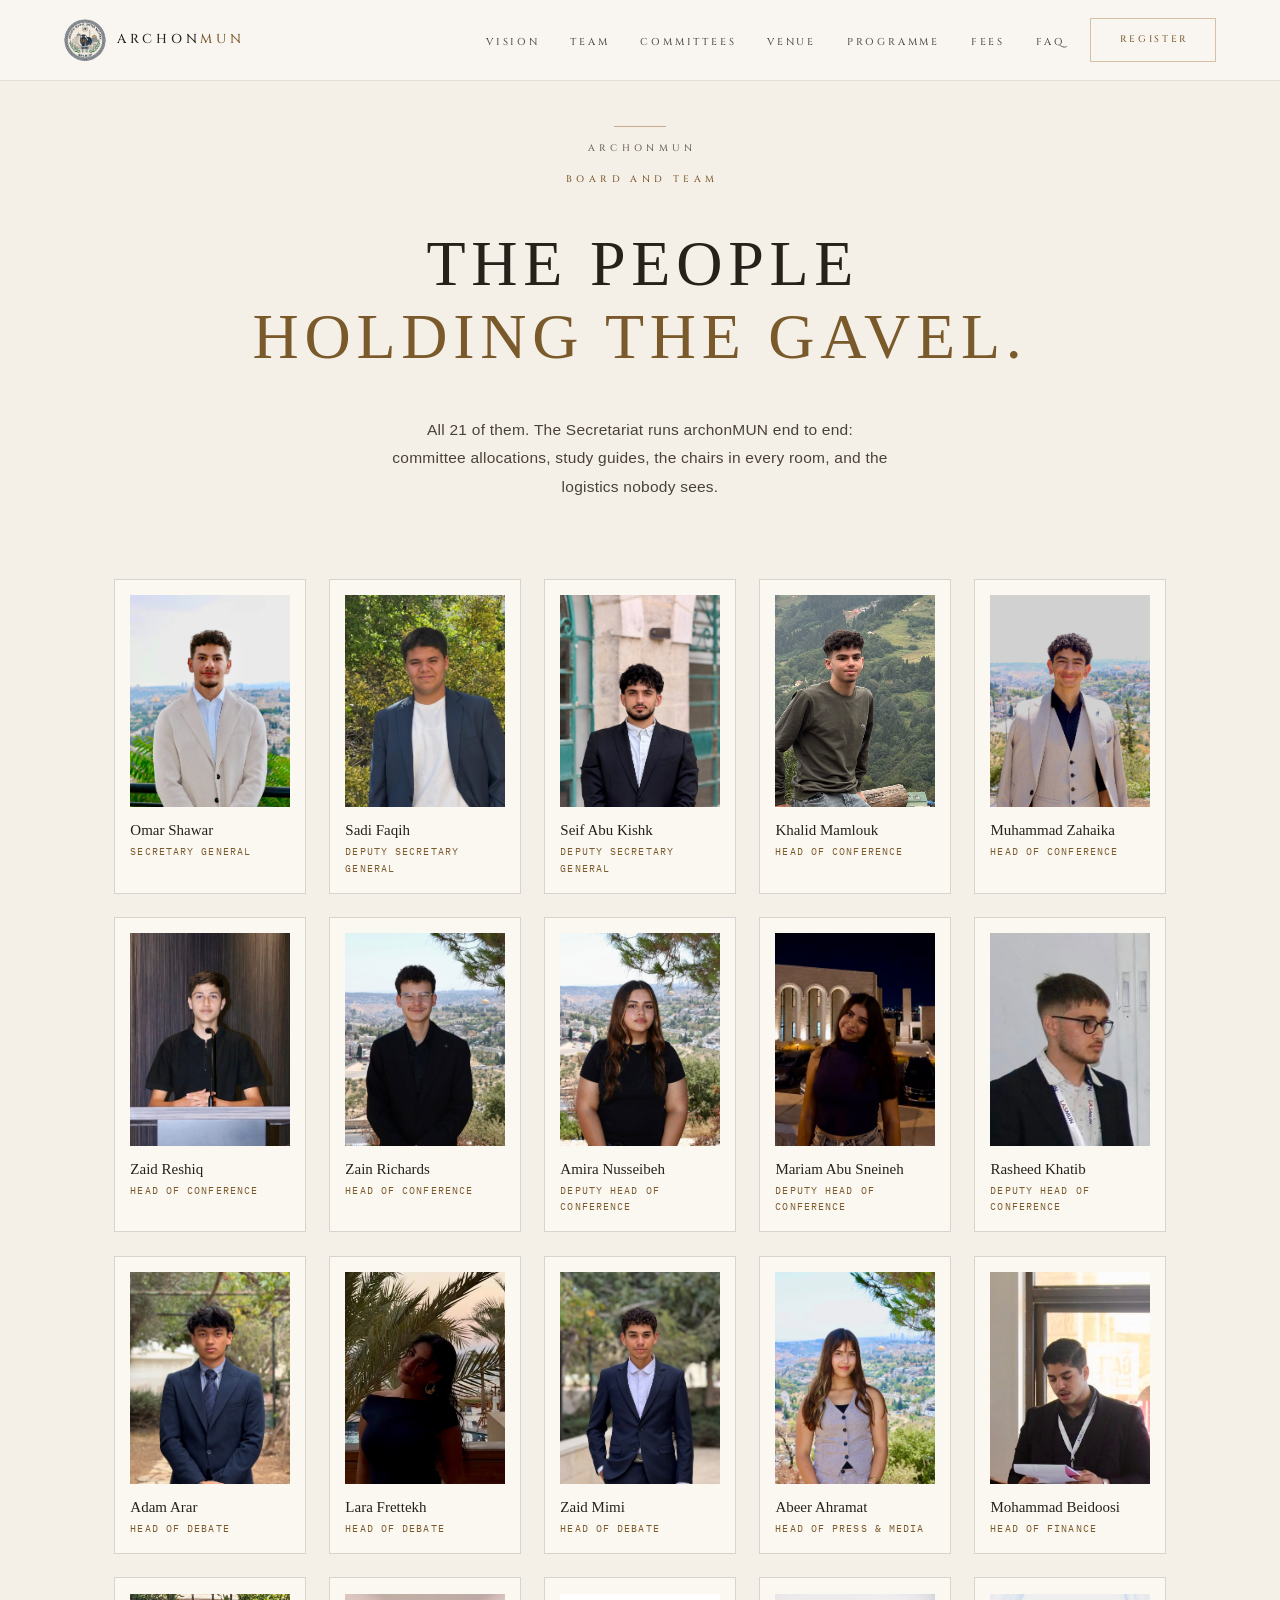
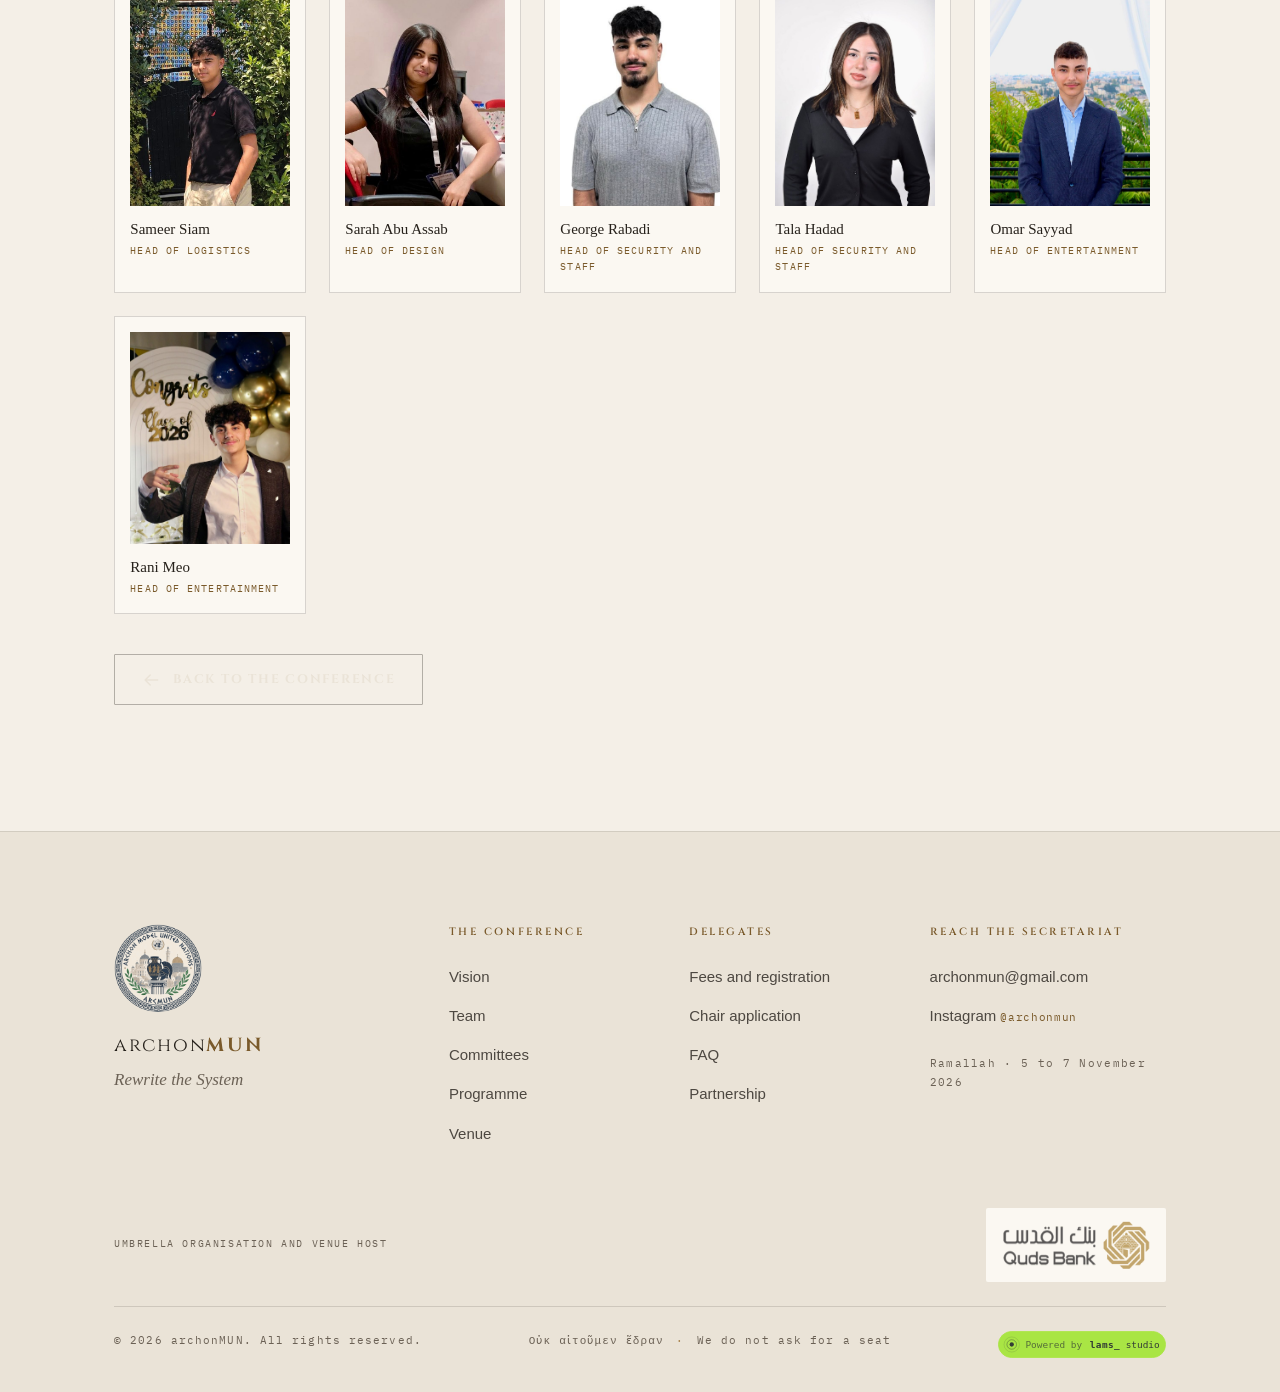
==== commit 557391ec: "Invert to a light gallery and strip every background pattern Too dark, as reported. The scheme flips" ====
--- a/team.html
+++ b/team.html
@@ -12,7 +12,7 @@
 <link rel="preconnect" href="https://fonts.googleapis.com">
 <link rel="preconnect" href="https://fonts.gstatic.com" crossorigin>
 <link href="https://fonts.googleapis.com/css2?family=Archivo:wght@400;500;600;700&family=Cinzel:wght@400;500;600;700;800&family=IBM+Plex+Mono:wght@400;500;600&family=Newsreader:ital,opsz,wght@0,6..72,300;0,6..72,400;0,6..72,500;0,6..72,600;1,6..72,300;1,6..72,400;1,6..72,500&display=swap" rel="stylesheet">
-<link rel="stylesheet" href="css/style.css?v=41">
+<link rel="stylesheet" href="css/style.css?v=53">
 </head>
 <body>
 
--- a/css/style.css
+++ b/css/style.css
@@ -5,38 +5,45 @@
    ══════════════════════════════════════════════════════════════════ */
 
 :root{
-  /* A chamber, not a poster. Warm near-black ground lit low, ivory and
-     gold on it. The brand navy survives as the cool undertone in the
-     shadows rather than as a flat panel colour. */
-  --ink-0:#15120F;             /* deepest ground */
-  --navy:#1B1813;              /* the dark ground, warm */
-  --navy-2:#241F19;
-  --navy-3:#332C23;
-  --navy-line:rgba(233,223,206,.14);
-
-  --parchment:#EFE7DA;         /* ivory */
-  --parchment-2:#E0D5C4;
-  --cream:#FBF7F0;
-
-  --gold:#C0A070;              /* lit brass */
-  --gold-hi:#E2C999;
-  --gold-deep:#8A6E45;
-
-  --accent:#3E6B3A;            /* laurel, used sparingly */
-  --accent-hi:#5A8A52;
+  /* A bright gallery rather than a lit chamber: warm alabaster ground,
+     ink for type, brass for accent. Deepened the gold, because the tone
+     that read as light on near-black is far too pale on ivory. */
+  --bg:#F4EFE7;                /* the ground */
+  --bg-2:#EAE3D7;              /* the alternating band */
+  --surface:#FBF8F2;           /* raised panels */
+
+  --navy:#EAE3D7;              /* what used to be the dark section */
+  --navy-2:#E2D9CA;
+  --navy-3:#D6CBB8;
+  --navy-line:rgba(38,33,27,.16);
+
+  --parchment:#F4EFE7;
+  --parchment-2:#E6DED1;
+  --cream:#FBF8F2;
+
+  /* Two golds on purpose. --gold is the metal: rules, the 3D rim, large
+     display type, where 3:1 is the bar. --gold-text is the same hue taken
+     down until small capitals clear 4.5:1 on every ground we use. */
+  --gold:#A8834B;              /* decorative brass */
+  --gold-hi:#8C6A38;
+  --gold-text:#7A5A2B;         /* AA on alabaster, the band, and white */
+  --gold-deep:#6E5229;
+
+  --accent:#3B5F38;            /* laurel */
+  --accent-hi:#2E4B2C;
   --olive:#4A6B3A;
   --stone:#A2968A;
-  --slate:#2C3450;             /* the brand navy, as an undertone */
+  --slate:#2C3450;
   --terracotta:#8E4A2F;
   --wood:#4D3721;
 
-  --ink:#1B1813;
+  --ink:#26211B;
   --ink-2:#4A4238;
-  --ink-3:#7D7368;
-
-  --crest-ink:#1B1813;
-  --crest-gold:#C0A070;
-  --crest-leaf:#3E6B3A;
+  --ink-3:#6B6155;   /* AA against the alabaster ground */
+
+  --crest-ink:#26211B;
+  --crest-gold:#A8834B;
+  --crest-leaf:#3B5F38;
 
   --f-inscribe:'Cinzel',Georgia,serif;
   --f-display:'Cormorant Garamond','Cormorant',Georgia,serif;
@@ -62,12 +69,7 @@
   overflow-x:hidden;
   -webkit-font-smoothing:antialiased;
 }
-/* paper grain over the whole document */
-body::after{
-  content:'';position:fixed;inset:0;z-index:9999;pointer-events:none;opacity:.5;
-  background-image:url("data:image/svg+xml,%3Csvg xmlns='http://www.w3.org/2000/svg' width='200' height='200'%3E%3Cfilter id='n'%3E%3CfeTurbulence type='fractalNoise' baseFrequency='.85' numOctaves='3'/%3E%3CfeColorMatrix type='saturate' values='0'/%3E%3C/filter%3E%3Crect width='200' height='200' filter='url(%23n)' opacity='.32'/%3E%3C/svg%3E");
-  mix-blend-mode:multiply;
-}
+/* no grain, no wallpaper: the ground is plain */
 img,svg{max-width:100%;display:block}
 h1,h2,h3,h4{margin:0;font-weight:400;line-height:1.04}
 p{margin:0 0 1em}
@@ -117,17 +119,7 @@
 }
 .sec-navy .lab,.foot .lab{color:rgba(239,231,218,.8)}
 
-/* Greek key rule used as a divider */
-.rule-key{
-  height:18px;
-  background-image:url("data:image/svg+xml,%3Csvg xmlns='http://www.w3.org/2000/svg' width='28' height='18' viewBox='0 0 28 18'%3E%3Cg fill='none' stroke='%231B1813' stroke-width='2'%3E%3Cpath d='M0 17H28'/%3E%3Cpath d='M4 17V3H24V13H10V8H18'/%3E%3C/g%3E%3C/svg%3E");
-  background-repeat:repeat-x;background-position:0 100%;
-  background-size:auto 18px;opacity:.45;
-}
-.rule-key.light{
-  background-image:url("data:image/svg+xml,%3Csvg xmlns='http://www.w3.org/2000/svg' width='28' height='18' viewBox='0 0 28 18'%3E%3Cg fill='none' stroke='%23C0A070' stroke-width='2'%3E%3Cpath d='M0 17H28'/%3E%3Cpath d='M4 17V3H24V13H10V8H18'/%3E%3C/g%3E%3C/svg%3E");
-  opacity:.65;
-}
+.rule-key{display:none}
 
 /* ── buttons ─────────────────────────────────────────────────────── */
 .btn{
@@ -387,11 +379,7 @@
 .pad-top-0{padding-top:0}
 .sec-parchment{background:var(--parchment);color:var(--ink)}
 .sec-navy{background:var(--navy);color:var(--cream)}
-.sec-navy::before{
-  content:'';position:absolute;inset:0;pointer-events:none;opacity:.018;
-  background-image:url("data:image/svg+xml,%3Csvg xmlns='http://www.w3.org/2000/svg' width='90' height='90'%3E%3Cpath d='M8 82h74V8H24v58h50V24H40v34h18V40' fill='none' stroke='%23EFE7DA' stroke-width='3'/%3E%3C/svg%3E");
-  background-size:150px 150px;
-}
+
 .sec-navy > .wrap{position:relative;z-index:1}
 
 /* reveal on scroll */
@@ -1101,12 +1089,7 @@
    ══════════════════════════════════════════════════════════════════ */
 
 /* a meander band, drawn heavy enough to read as inlay rather than rule */
-.meander{
-  --m-col:%23C0A070;
-  height:16px;
-  background-image:url("data:image/svg+xml,%3Csvg xmlns='http://www.w3.org/2000/svg' width='48' height='16' viewBox='0 0 48 16'%3E%3Cpath d='M0 12.8L41.6 12.8L41.6 3.2L9.6 3.2L9.6 6.4L32 6.4L32 9.6L16 9.6' fill='none' stroke='%23C0A070' stroke-width='3.2' stroke-linecap='square'/%3E%3C/svg%3E");
-  background-repeat:repeat-x;background-size:auto 16px;
-}
+.meander{display:none}
 
 /* a panel framed by the key, the shape every card in the set uses */
 .framed{position:relative;padding:clamp(26px,3.4vw,46px)}
@@ -1252,3 +1235,139 @@
 .rule-key{opacity:.3}
 .framed::before{border-color:rgba(226,201,153,.3)}
 .framed::after{border-color:rgba(226,201,153,.16)}
+
+/* ══ LIGHT GALLERY ═════════════════════════════════════════════════
+   The scheme inverted. Everything that was cream-on-dark is now
+   ink-on-alabaster, so each of those rules needs its counterpart
+   rather than inheriting a colour meant for a black room.
+   ══════════════════════════════════════════════════════════════════ */
+body{background:var(--bg);color:var(--ink)}
+
+.sec-parchment{background:var(--bg);color:var(--ink)}
+.sec-navy{background:var(--bg-2);color:var(--ink)}
+.sec-navy::before{content:none}
+
+/* ── the hero becomes a lit gallery, not a dark chamber ───────────── */
+.hero{
+  color:var(--ink);
+  background:
+    radial-gradient(128% 94% at 50% 36%,#FDFBF7 0%,#F4EFE7 52%,#E7DFD2 100%);
+}
+.hero-amb{
+  background:
+    radial-gradient(44% 34% at 50% 32%,rgba(255,255,255,.75) 0%,transparent 72%),
+    radial-gradient(72% 48% at 50% 104%,rgba(168,131,75,.1) 0%,transparent 72%);
+}
+.hero-arch{
+  border-color:rgba(38,33,27,.14);
+  background:linear-gradient(180deg,rgba(255,255,255,.55),rgba(255,255,255,0) 64%);
+  box-shadow:0 40px 90px -50px rgba(38,33,27,.3);
+}
+.hero-arch::before{border-color:rgba(38,33,27,.08)}
+.spine{color:rgba(38,33,27,.5)}
+.hero-mark::before{
+  background:radial-gradient(circle,rgba(255,255,255,.9) 0%,transparent 66%);
+}
+.hero-mark img.hero-crest{box-shadow:0 26px 50px -28px rgba(38,33,27,.45)}
+.hero-title{color:var(--ink)}
+.eyebrow{color:var(--gold-hi)}
+.swap{color:var(--gold)}
+.swap-word::after{background:var(--ink);opacity:.75}
+.btn-line{color:var(--gold-hi);border-color:rgba(168,131,75,.5)}
+.btn-line:hover{background-color:var(--ink);border-color:var(--ink);color:var(--surface)}
+.hero-rail span{color:rgba(38,33,27,.68)}
+.hero-rail b{color:var(--ink)}
+.hero-rail-cd b,.countdown-live{color:var(--gold-hi)}
+
+/* ── nav on a light ground ────────────────────────────────────────── */
+.nav-word{color:var(--ink)}
+.nav-word b{color:var(--gold-hi)}
+.nav-links a{color:rgba(38,33,27,.78)}
+.nav-links a:hover,.nav-links a.is-current{color:var(--gold-hi)}
+.nav.is-stuck{
+  background:rgba(250,247,242,.9);
+  border-bottom-color:rgba(38,33,27,.1);
+}
+.nav .btn-sm{color:var(--gold-hi);border-color:rgba(168,131,75,.45)}
+.nav .btn-sm:hover{background-color:var(--ink);border-color:var(--ink);color:var(--surface)}
+.nav-toggle span{background:var(--ink)}
+.nav-crest,.hero-crest,.foot-crest{--crest-ink:#26211B;--crest-leaf:#3B5F38;--crest-gold:#A8834B}
+@media (max-width:900px){
+  .nav-links{background:rgba(250,247,242,.985)}
+  .nav-links li{border-bottom-color:rgba(38,33,27,.1)}
+}
+
+/* ── sections that assumed a dark ground ──────────────────────────── */
+.sec-title.light,.sec-lead.light{color:var(--ink)}
+.sec-lead.light{color:var(--ink-2)}
+.sec-title.light em{color:var(--gold-hi)}
+.glance li{background:var(--surface);border:1px solid rgba(38,33,27,.1)}
+.glance{background:transparent;border:0;gap:clamp(12px,1.6vw,20px)}
+.g-num{color:var(--gold)}
+.g-lab{color:var(--ink)}
+.g-sub{color:var(--ink-3)}
+.glance-strip{border-top-color:rgba(38,33,27,.14)}
+.glance-strip .val{color:var(--ink)}
+
+.places{background:rgba(38,33,27,.1);border-color:rgba(38,33,27,.1)}
+.places > li{background:var(--surface)}
+.places > li:hover{background:var(--cream)}
+.pl-body h3{color:var(--ink)}
+.pl-note{color:var(--ink-2)}
+.pl-meta{color:var(--ink-3)}
+.pl-what{color:var(--gold-hi)}
+figure.pl-shot{border-color:rgba(38,33,27,.14);background:var(--bg-2)}
+.transit{border-top-color:rgba(38,33,27,.14)}
+.transit-copy p{color:var(--ink-2)}
+.transit-pts li{color:var(--ink)}
+.tp-body b{color:var(--gold-hi)}
+.tp-where{color:var(--ink)}
+.tp-where i{color:var(--ink-3)}
+.tp-when{color:var(--ink-3)}
+.transit-facts > div{border-bottom-color:rgba(38,33,27,.16)}
+.transit-facts .val{color:var(--ink)}
+.panel-h{color:var(--gold-hi);border-bottom-color:rgba(168,131,75,.3)}
+
+.chair-cta{color:var(--ink-2);border-top-color:rgba(38,33,27,.16)}
+.chair-cta a{color:var(--gold-hi)}
+
+/* ── footer ───────────────────────────────────────────────────────── */
+.foot{
+  background:var(--bg-2);color:var(--ink);
+  border-top:1px solid rgba(38,33,27,.12);
+}
+.foot-word{color:var(--ink)}
+.foot-word b{color:var(--gold-hi)}
+.foot-tag{color:var(--ink-3)}
+.foot-h{color:var(--gold-hi)}
+.foot-col a{color:rgba(38,33,27,.8)}
+.foot-col a:hover{color:var(--gold-hi)}
+.foot-loc,.foot-bot{color:var(--ink-3)}
+.foot-motto i{color:var(--gold)}
+.foot-host{border-bottom-color:rgba(38,33,27,.14)}
+.foot-host-lab{color:var(--ink-3)}
+.foot-host-mark,.umbrella-mark{background:var(--surface)}
+.handle{color:var(--ink-3)}
+
+/* ── the rail, on light ───────────────────────────────────────────── */
+.rail-label b{color:var(--ink)}
+.rail-label i{color:var(--gold-hi)}
+.rail-hint{color:var(--ink-3)}
+.rail-hint i{color:var(--gold)}
+
+/* ── schedule ─────────────────────────────────────────────────────── */
+.schedule{background:rgba(38,33,27,.1);border-color:rgba(38,33,27,.1)}
+.schedule > li{background:var(--surface)}
+.sc-row.is-session::before{background:var(--ink);border-color:var(--ink)}
+.sc-row.is-ceremony::before{background:var(--gold);border-color:var(--gold)}
+.sc-row.is-social::before{background:var(--accent);border-color:var(--accent)}
+
+/* small capitals carry the readable gold, never the decorative one */
+.eyebrow,.kicker,.panel-h,.foot-h,.pl-what,.tp-body b,
+.rail-label i,.hero-rail-cd b,.hc-lab,.dates span,.dates-month,
+.topic-i,.tm-role,.handle,.sc-key span{color:var(--gold-text)}
+.nav-word b,.nav-links a:hover,.nav-links a.is-current,
+.nav .btn-sm,.btn-line,.chair-cta a,.foot-col a:hover,
+.foot-word b,.tier-cta a{color:var(--gold-text)}
+.sec-title em,.sec-title.light em{color:var(--gold-text)}
+.rail-hint{color:var(--ink-3)}
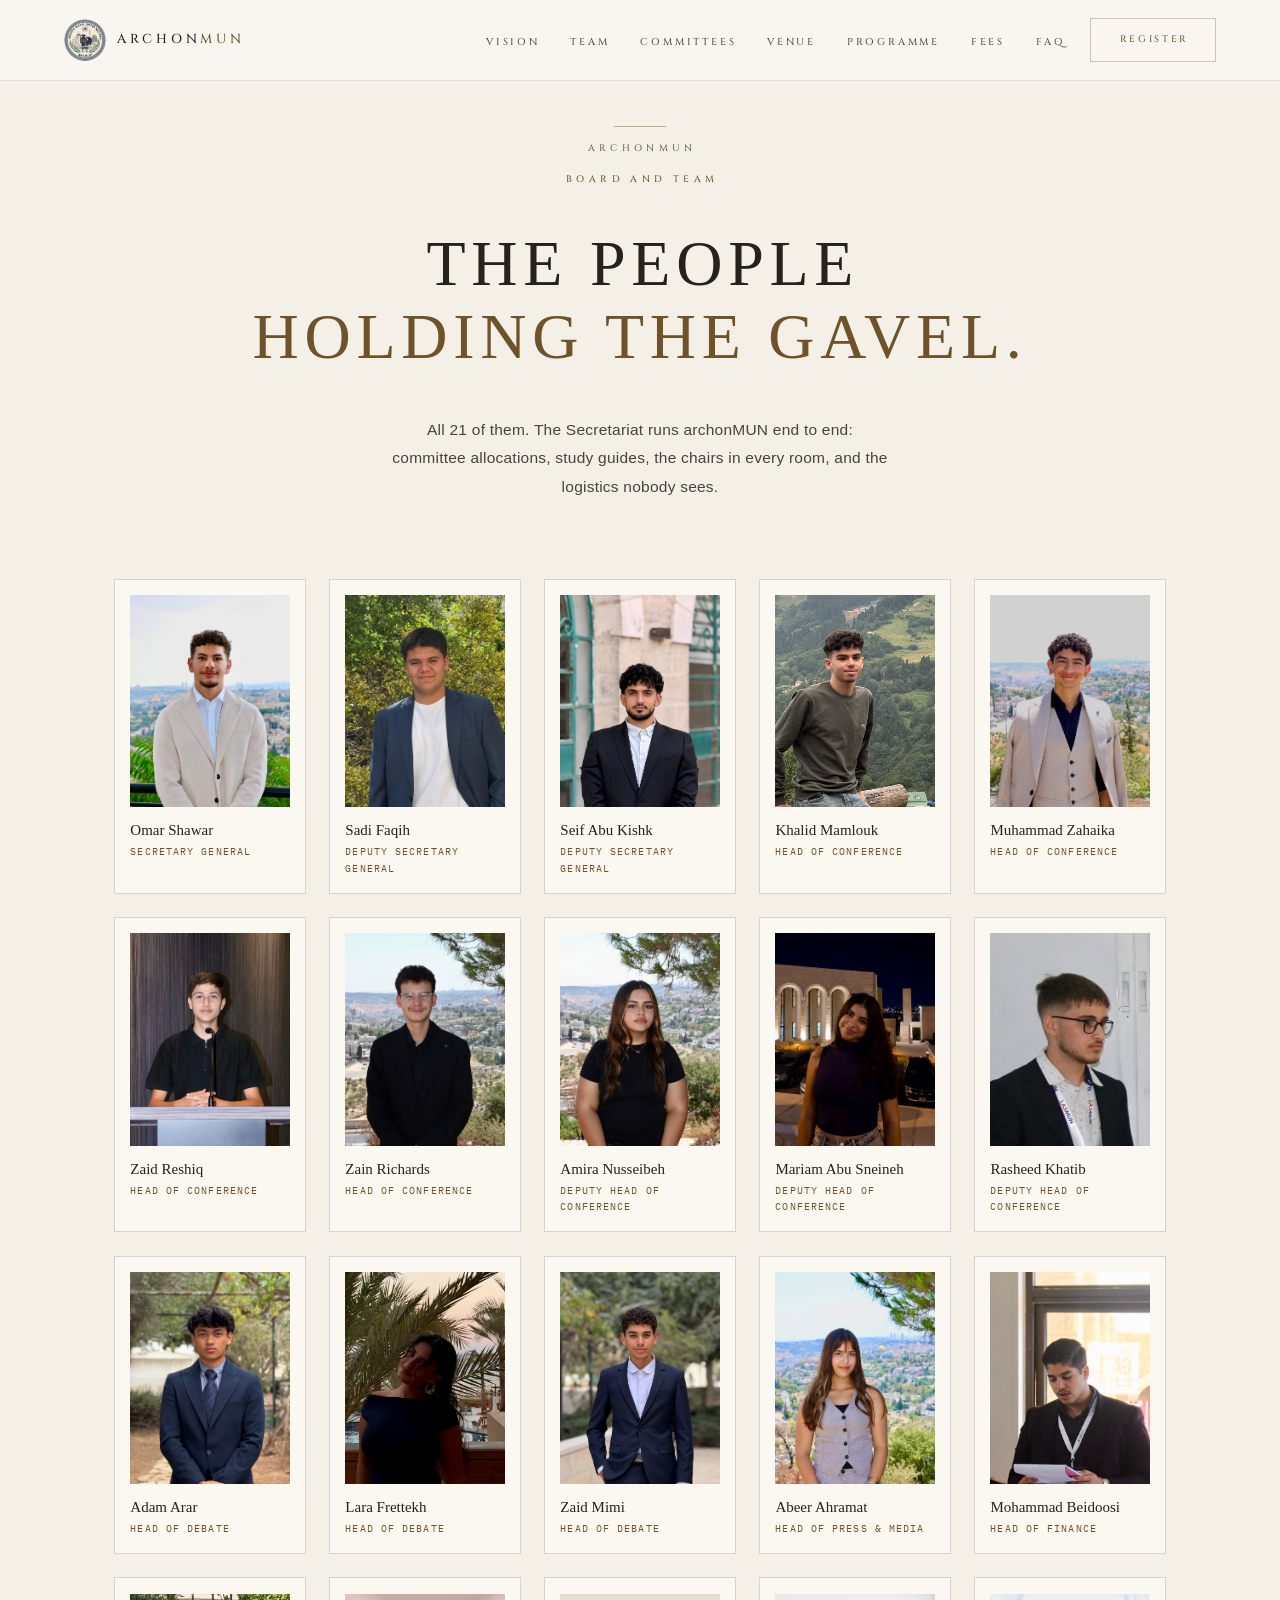
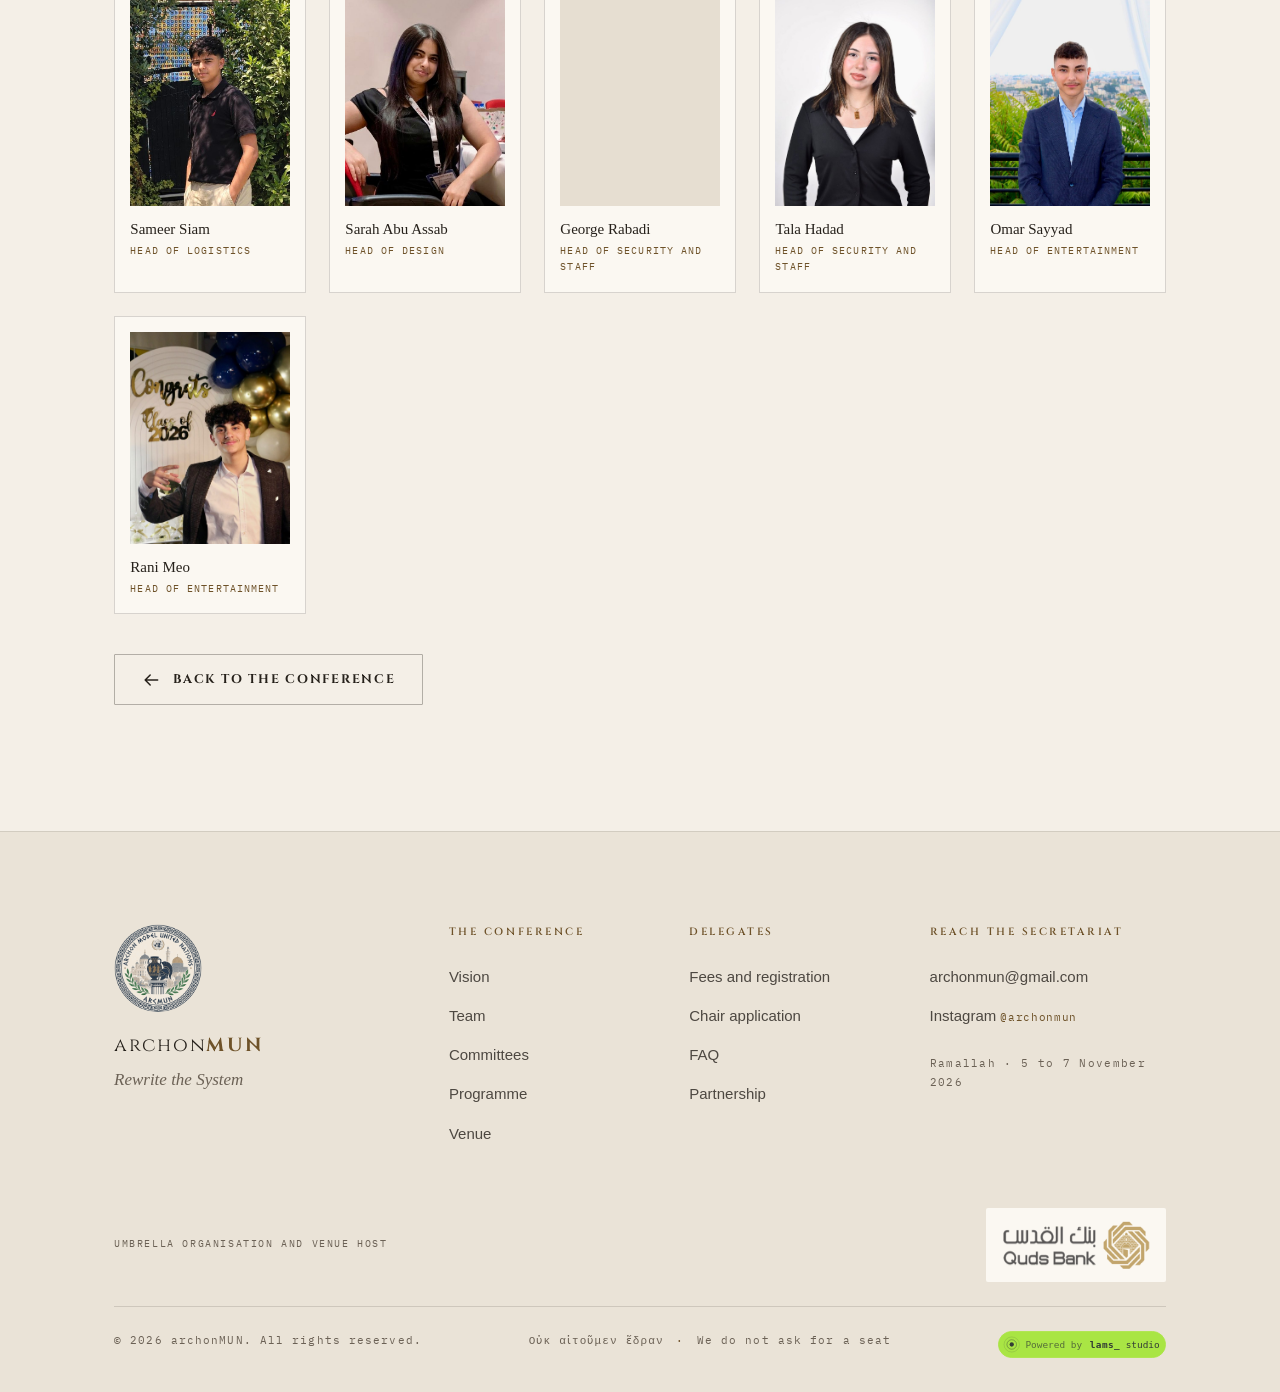
==== commit f66fd6a6: "Make the seals true circles and clear WCAG on every colour The medallions were ellipses because both" ====
--- a/team.html
+++ b/team.html
@@ -12,7 +12,7 @@
 <link rel="preconnect" href="https://fonts.googleapis.com">
 <link rel="preconnect" href="https://fonts.gstatic.com" crossorigin>
 <link href="https://fonts.googleapis.com/css2?family=Archivo:wght@400;500;600;700&family=Cinzel:wght@400;500;600;700;800&family=IBM+Plex+Mono:wght@400;500;600&family=Newsreader:ital,opsz,wght@0,6..72,300;0,6..72,400;0,6..72,500;0,6..72,600;1,6..72,300;1,6..72,400;1,6..72,500&display=swap" rel="stylesheet">
-<link rel="stylesheet" href="css/style.css?v=53">
+<link rel="stylesheet" href="css/style.css?v=56">
 </head>
 <body>
 
--- a/css/style.css
+++ b/css/style.css
@@ -26,7 +26,7 @@
      down until small capitals clear 4.5:1 on every ground we use. */
   --gold:#A8834B;              /* decorative brass */
   --gold-hi:#8C6A38;
-  --gold-text:#7A5A2B;         /* AA on alabaster, the band, and white */
+  --gold-text:#6E5229;         /* AA on alabaster, the band, and white */
   --gold-deep:#6E5229;
 
   --accent:#3B5F38;            /* laurel */
@@ -83,10 +83,10 @@
 }
 .skip:focus{
   position:fixed;top:12px;left:12px;width:auto;height:auto;clip:auto;z-index:10000;
-  background:var(--navy);color:var(--cream);padding:12px 18px;border-radius:2px;
+  background:var(--ink);color:var(--surface);padding:12px 18px;border-radius:2px;
   font-family:var(--f-inscribe);letter-spacing:.1em;text-transform:uppercase;font-size:12px;
 }
-:focus-visible{outline:2px solid var(--gold);outline-offset:3px}
+:focus-visible{outline:2px solid var(--gold-text);outline-offset:3px}
 
 .wrap{max-width:var(--wrap);margin-inline:auto;padding-inline:var(--pad);width:100%}
 .wrap-narrow{max-width:820px}
@@ -984,7 +984,7 @@
   .lams{width:156px}
 }
 .lams-link{display:block;border-radius:16px}
-.lams-link:focus-visible{outline:2px solid var(--gold);outline-offset:3px}
+.lams-link:focus-visible{outline:2px solid var(--gold-text);outline-offset:3px}
 
 /* ══ VENUE PHOTOGRAPHY ═════════════════════════════════════════════ */
 figure.pl-shot{
@@ -1149,8 +1149,15 @@
 }
 
 /* the WebGL stage sits over the flat crest until it is ready */
-.hero-stage{position:absolute;inset:-20%;z-index:2;pointer-events:none;
-  opacity:0;transition:opacity 1.2s var(--ease-soft)}
+/* the stage is forced square so the medallion is a true circle; the mark
+   itself is not square, and a square buffer stretched into it was what
+   made the seal read as an oval */
+.hero-stage{
+  position:absolute;left:50%;top:50%;translate:-50% -50%;
+  width:170%;aspect-ratio:1;height:auto;
+  z-index:2;pointer-events:none;
+  opacity:0;transition:opacity 1.2s var(--ease-soft);
+}
 .hero-stage canvas{width:100%;height:100%;display:block}
 .hero-stage.is-live{opacity:1}
 .hero-mark:has(.hero-stage.is-live) .crest-img,
@@ -1200,7 +1207,7 @@
 }
 .kicker::before{width:52px;background:var(--gold);opacity:.6}
 .kicker i{display:none}
-.sec-navy .kicker{color:var(--gold-hi)}
+.sec-navy .kicker{color:var(--gold-text)}
 
 .sec-title{
   font-family:var(--f-display);font-weight:300;
@@ -1371,3 +1378,39 @@
 .foot-word b,.tier-cta a{color:var(--gold-text)}
 .sec-title em,.sec-title.light em{color:var(--gold-text)}
 .rail-hint{color:var(--ink-3)}
+
+
+/* ══ CONTRAST ═════════════════════════════════════════════════════════
+   Measured, not guessed: every rule below was failing WCAG 1.4.3 on the
+   light ground. The first four were worse than low contrast, they were
+   invisible. They set cream text, which was correct when these sections
+   sat on near-black, and the inversion left the colour behind.
+   Targets: 4.5:1 for normal text, 3:1 at 24px or over.
+   ══════════════════════════════════════════════════════════════════ */
+
+/* cream labels stranded by the inversion ------------------------------ */
+.sec-navy .lab,.foot .lab{color:var(--ink-2)}          /* was 1.03:1 */
+.pl-body h3{color:var(--ink)}
+.pl-meta{color:var(--ink-3)}
+
+/* the roster link: ink on paper, and the hover inverts to ink ---------- */
+.team-more-link{color:var(--ink)}                      /* was 1.11:1 */
+.team-more-link:hover{background-color:var(--ink);border-color:var(--ink);color:var(--surface)}
+.team-more-link:hover .tml-count{
+  color:rgba(251,248,242,.8);border-left-color:rgba(251,248,242,.34);
+}
+
+/* the filter chips: the selected state needs a dark fill to sit on ----- */
+.chip:hover{border-color:var(--ink);color:var(--ink)}
+.chip.is-on{background:var(--ink);border-color:var(--ink);color:var(--surface)}  /* was 1.20:1 */
+
+/* gold that was reading as decoration while carrying real text -------- */
+.pl-n{color:var(--gold-text)}                          /* was 3.29:1 */
+.kicker i,.rail-hint i,.foot-motto i{color:var(--gold-text)}
+.cm-level[data-lv="intermediate"]{color:#6A5116}       /* was 4.12:1 */
+
+/* the vertical margin lines: decorative, but they are still words ----- */
+.spine{color:rgba(38,33,27,.66)}                       /* was 3.07:1 */
+
+/* a selected chip keeps its cream lettering while the pointer is on it */
+.chip.is-on:hover{color:var(--surface)}
